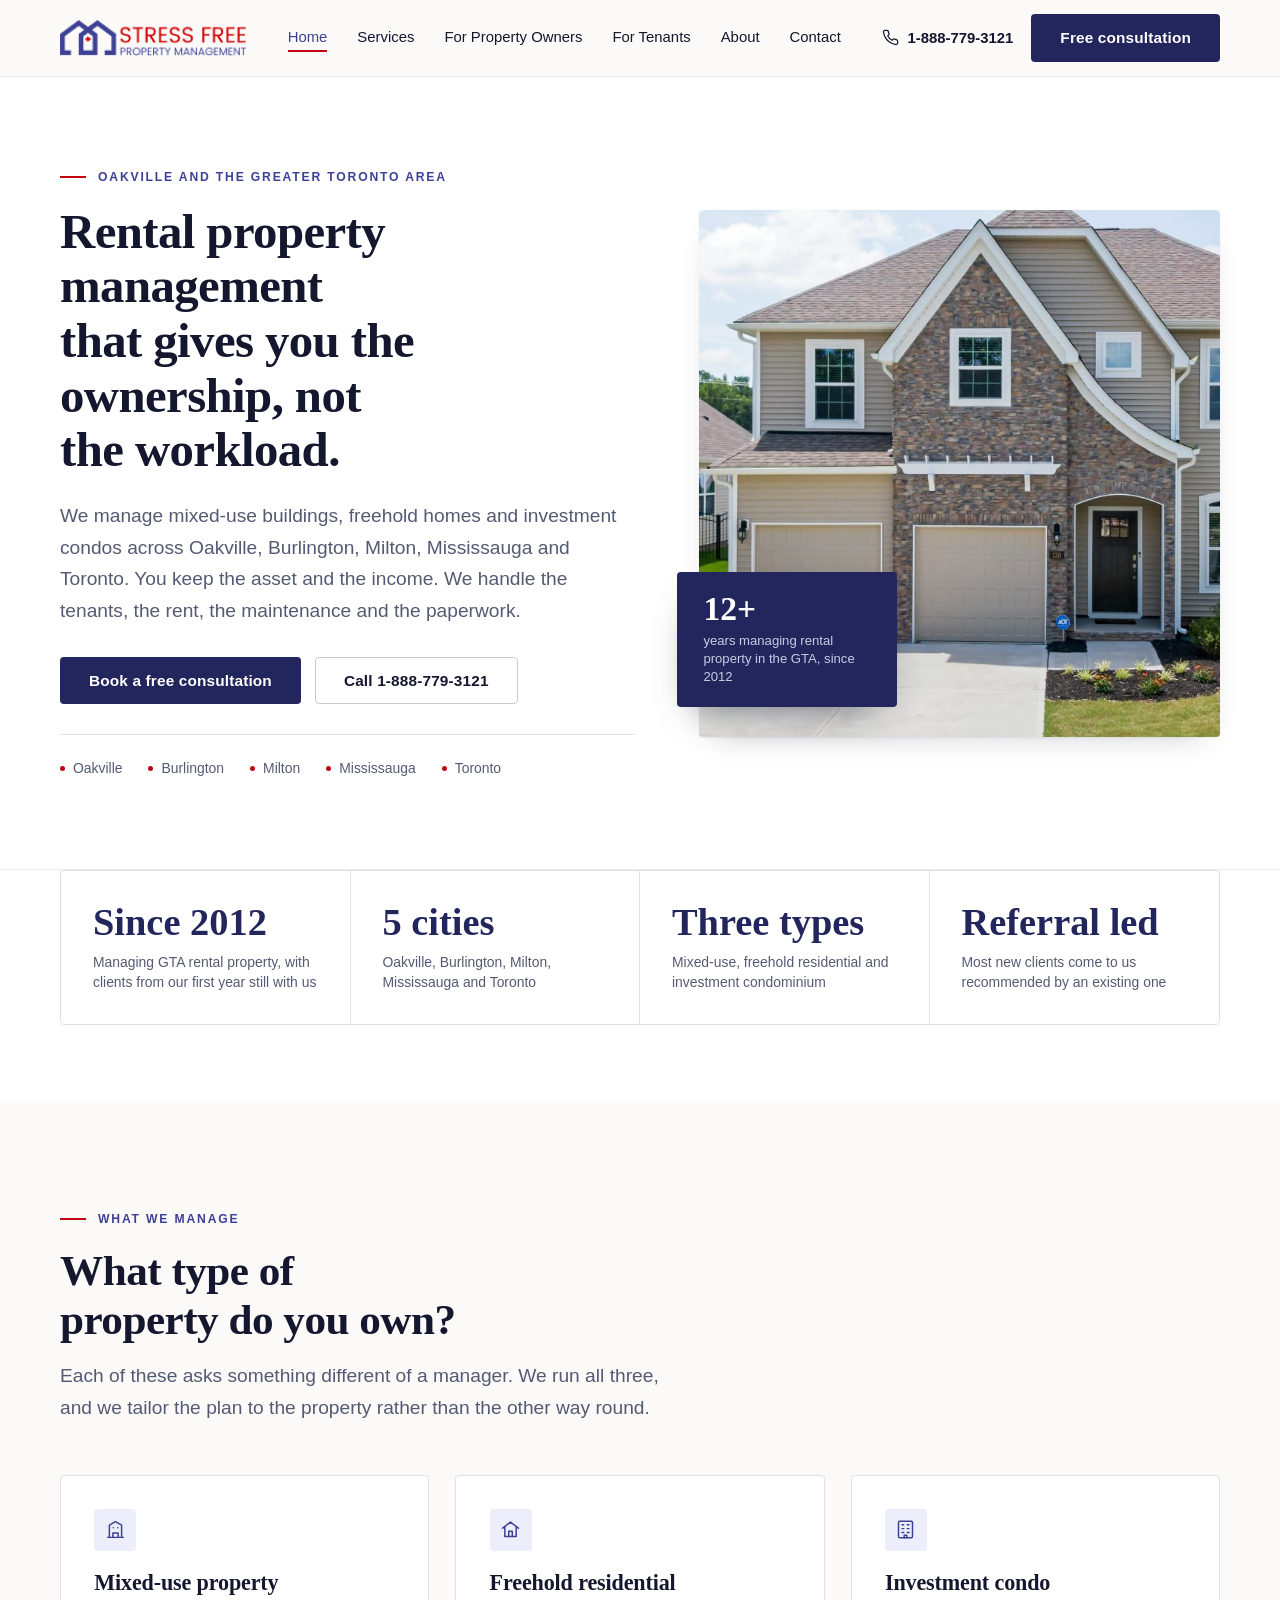
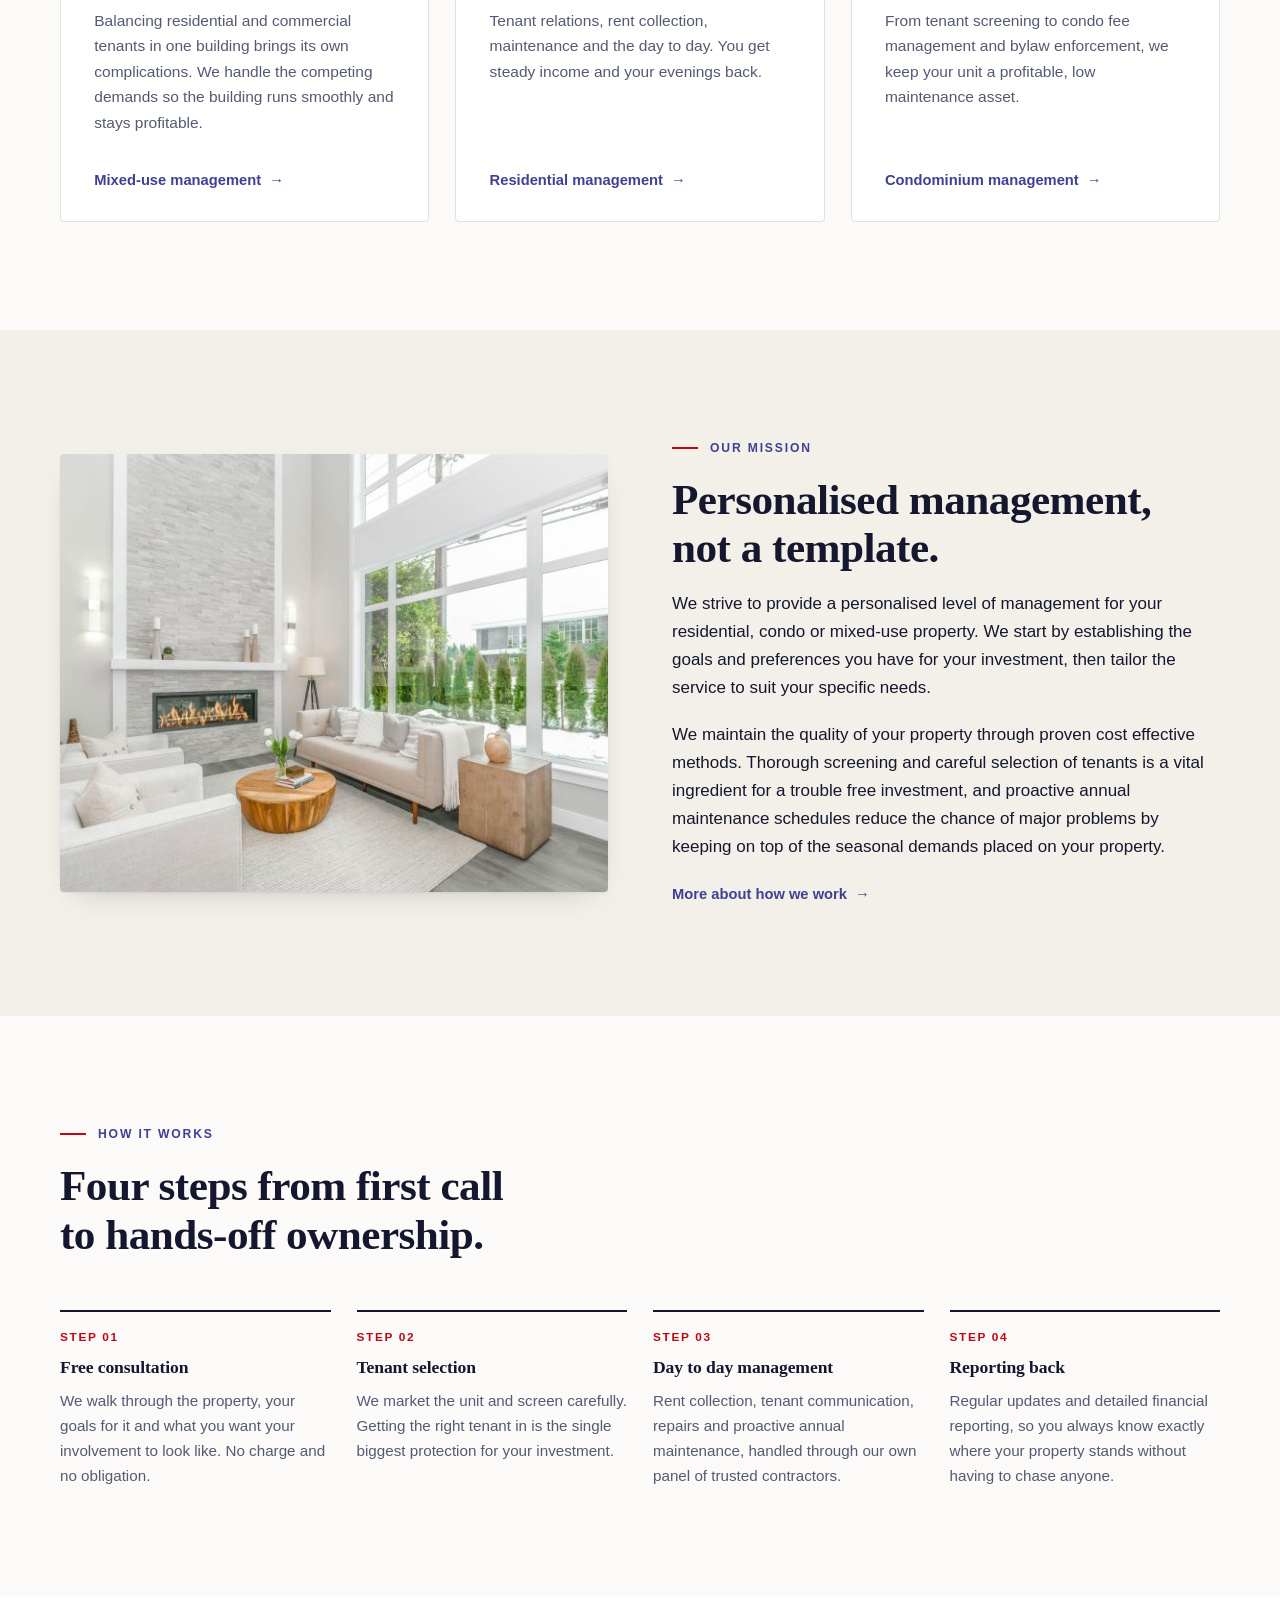
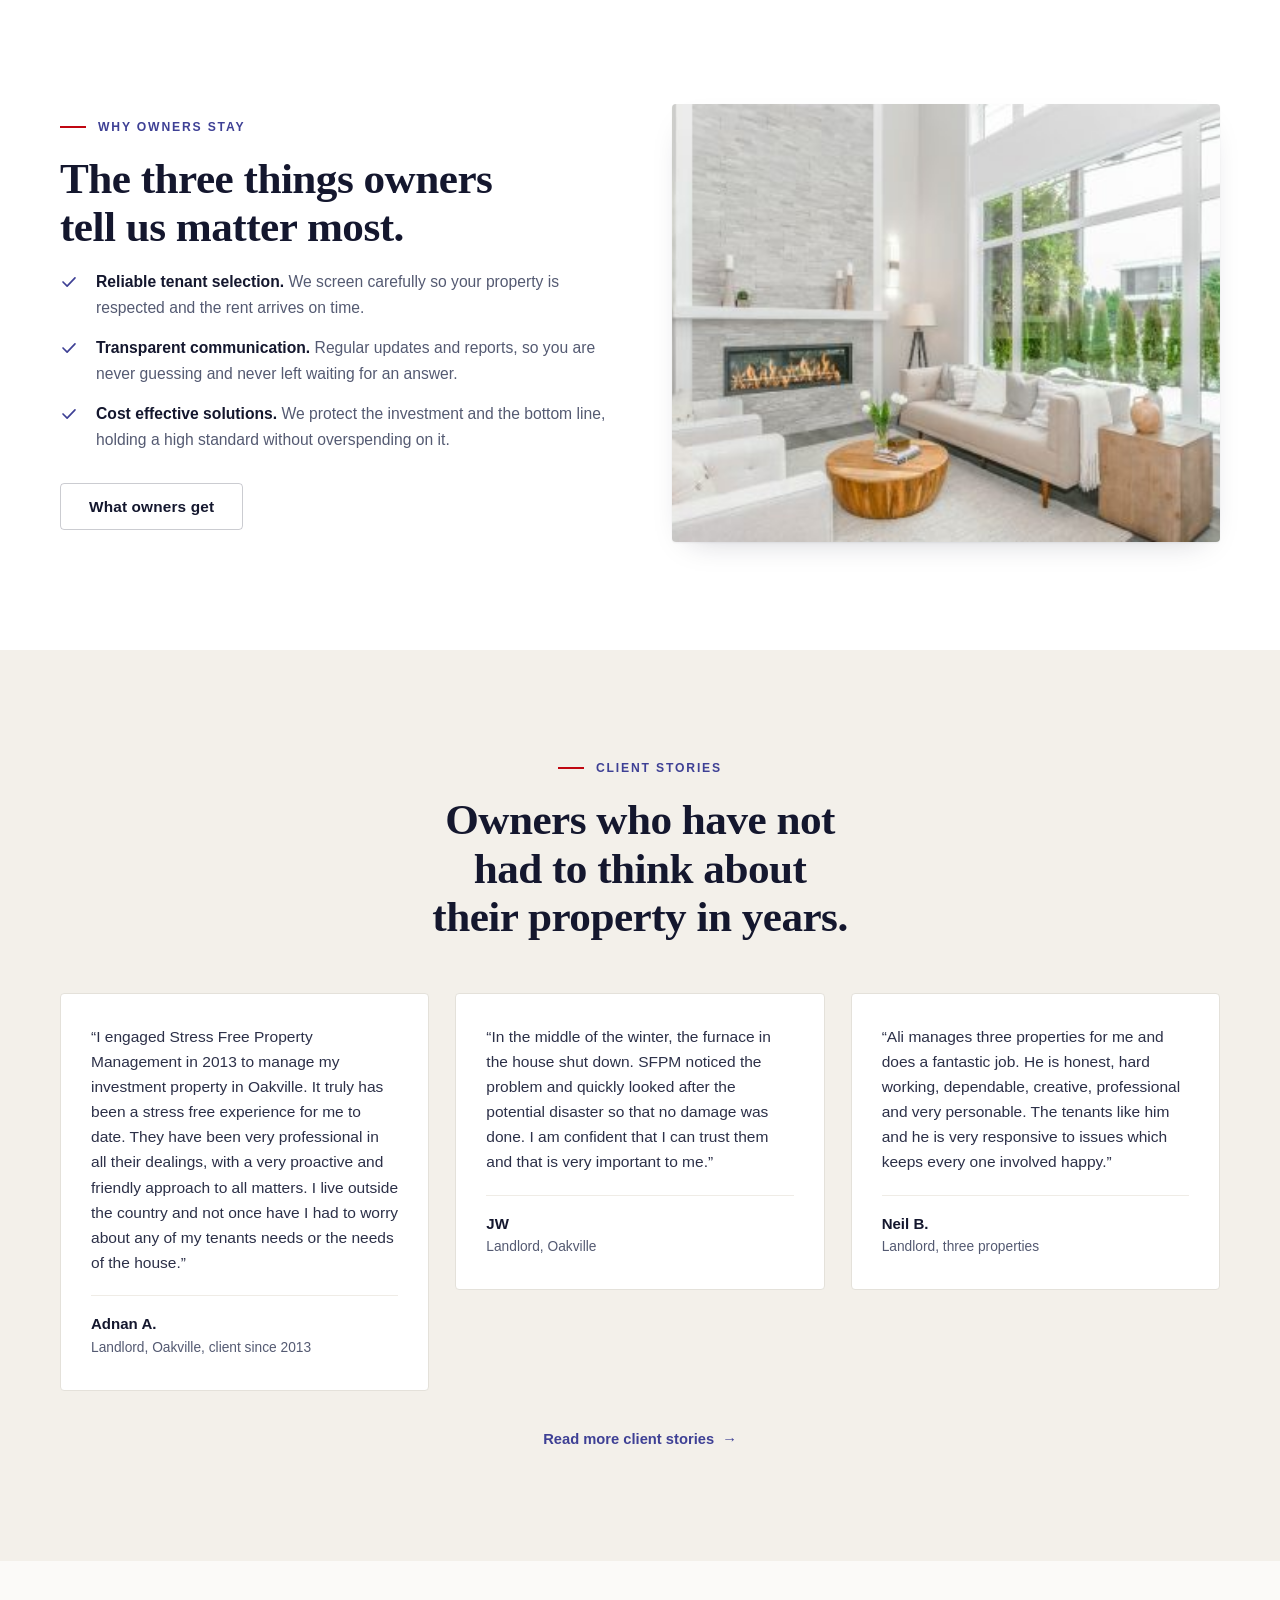
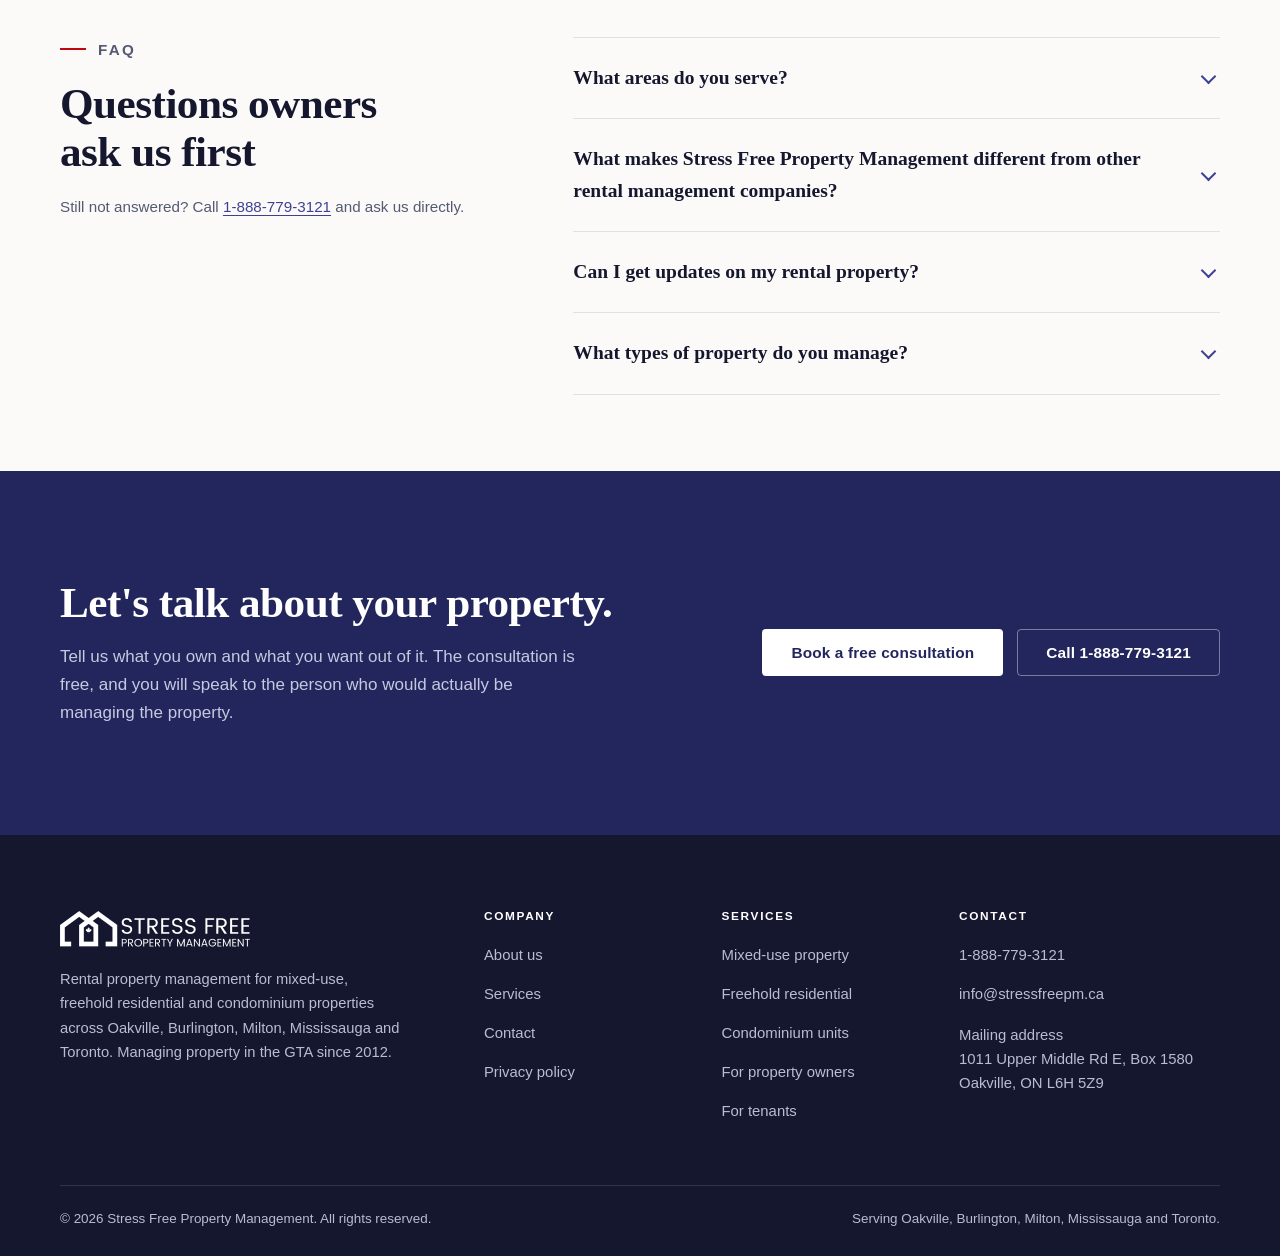
==== index.html @ bcfaf3e9 "Stress Free Property Management - proposed website" ====
<!DOCTYPE html>
<html lang="en-CA">
<head>
<meta charset="utf-8">
<meta name="viewport" content="width=device-width, initial-scale=1">
<title>Property Management Oakville, Burlington &amp; GTA | Stress Free Property Management</title>
<meta name="description" content="Rental property management in Oakville, Burlington, Milton, Mississauga and Toronto. Mixed-use, freehold residential and investment condos managed properly since 2012. Book a free consultation.">
<link rel="canonical" href="https://stressfreepm.ca/">
<meta name="theme-color" content="#23265c">
<link rel="icon" href="assets/images/favicon.png" type="image/png">

<meta property="og:type" content="website">
<meta property="og:site_name" content="Stress Free Property Management">
<meta property="og:locale" content="en_CA">
<meta property="og:title" content="Property Management Oakville, Burlington &amp; GTA | Stress Free Property Management">
<meta property="og:description" content="Rental property management in Oakville, Burlington, Milton, Mississauga and Toronto. Mixed-use, freehold residential and investment condos managed properly since 2012. Book a free consultation.">
<meta property="og:url" content="https://stressfreepm.ca/">
<meta property="og:image" content="https://stressfreepm.ca/assets/images/social-preview.jpg">
<meta property="og:image:width" content="1200">
<meta property="og:image:height" content="630">
<meta property="og:image:alt" content="Stress Free Property Management, rental property management across Oakville and the GTA">
<meta name="twitter:card" content="summary_large_image">
<meta name="twitter:title" content="Property Management Oakville, Burlington &amp; GTA | Stress Free Property Management">
<meta name="twitter:description" content="Rental property management in Oakville, Burlington, Milton, Mississauga and Toronto. Mixed-use, freehold residential and investment condos managed properly since 2012. Book a free consultation.">
<meta name="twitter:image" content="https://stressfreepm.ca/assets/images/social-preview.jpg">

<link rel="stylesheet" href="assets/css/styles.css">
  <script type="application/ld+json">
  {
    "@context": "https://schema.org",
    "@type": "RealEstateAgent",
    "@id": "https://stressfreepm.ca/#organisation",
    "name": "Stress Free Property Management",
    "legalName": "Stress Free Property Management Inc.",
    "description": "Rental property management for mixed-use, freehold residential and condominium properties in Oakville, Burlington, Milton, Mississauga and Toronto.",
    "url": "https://stressfreepm.ca/",
    "telephone": "+1-888-779-3121",
    "email": "info@stressfreepm.ca",
    "logo": "https://stressfreepm.ca/assets/images/logo.png",
    "image": "https://stressfreepm.ca/assets/images/social-preview.jpg",
    "foundingDate": "2012",
    "priceRange": "$$",
    "address": {
      "@type": "PostalAddress",
      "streetAddress": "1011 Upper Middle Rd E, Box 1580",
      "addressLocality": "Oakville",
      "addressRegion": "ON",
      "postalCode": "L6H 5Z9",
      "addressCountry": "CA"
    },
    "areaServed": [
      { "@type": "City", "name": "Oakville" },
      { "@type": "City", "name": "Burlington" },
      { "@type": "City", "name": "Milton" },
      { "@type": "City", "name": "Mississauga" },
      { "@type": "City", "name": "Toronto" }
    ],
    "knowsAbout": ["Rental property management", "Tenant screening", "Rent collection", "Property maintenance coordination"],
    "hasOfferCatalog": {
      "@type": "OfferCatalog",
      "name": "Property management services",
      "itemListElement": [
        { "@type": "Offer", "itemOffered": { "@type": "Service", "name": "Mixed-use property management" } },
        { "@type": "Offer", "itemOffered": { "@type": "Service", "name": "Freehold residential management" } },
        { "@type": "Offer", "itemOffered": { "@type": "Service", "name": "Condominium unit management" } }
      ]
    }
  }
  </script>
  <script type="application/ld+json">
  {
    "@context": "https://schema.org",
    "@type": "FAQPage",
    "mainEntity": [
      {
        "@type": "Question",
        "name": "What areas do you serve?",
        "acceptedAnswer": { "@type": "Answer", "text": "We provide rental property management services in Oakville, Burlington, Milton, Mississauga and Toronto." }
      },
      {
        "@type": "Question",
        "name": "What makes Stress Free Property Management different from other rental management companies?",
        "acceptedAnswer": { "@type": "Answer", "text": "Our hands-on approach and our commitment to transparency. We handle every aspect of your property, from tenant selection through to maintenance, with your best interests in mind, and most of our new clients still arrive by referral from existing ones." }
      },
      {
        "@type": "Question",
        "name": "Can I get updates on my rental property?",
        "acceptedAnswer": { "@type": "Answer", "text": "Yes. We provide regular updates, detailed financial reports and open communication so you always know where your property stands." }
      },
      {
        "@type": "Question",
        "name": "What types of property do you manage?",
        "acceptedAnswer": { "@type": "Answer", "text": "Mixed-use buildings with both residential and commercial tenants, freehold residential homes, and investment condominium units." }
      }
    ]
  }
  </script>
</head>
<body>
  <a class="skip-link" href="#main">Skip to main content</a>

  <header class="site-header">
    <div class="shell header-inner">
      <a class="brand" href="index.html" aria-label="Stress Free Property Management, home">
        <img src="assets/images/logo.png" alt="Stress Free Property Management" width="178" height="34">
      </a>

      <nav class="nav" id="primary-nav" aria-label="Primary">
          <a href="index.html" aria-current="page">Home</a>
          <a href="services.html">Services</a>
          <a href="property-owners.html">For Property Owners</a>
          <a href="tenants.html">For Tenants</a>
          <a href="about.html">About</a>
          <a href="contact.html">Contact</a>
        <a class="btn btn--primary" href="contact.html">Book a free consultation</a>
      </nav>

      <div class="header-actions">
        <a class="header-phone" href="tel:+18887793121" aria-label="Call Stress Free Property Management on 1-888-779-3121"><svg viewBox="0 0 24 24" fill="none" stroke="currentColor" stroke-width="1.8" stroke-linecap="round" stroke-linejoin="round" aria-hidden="true"><path d="M22 16.9v3a2 2 0 0 1-2.2 2 19.8 19.8 0 0 1-8.6-3.1 19.5 19.5 0 0 1-6-6A19.8 19.8 0 0 1 2.1 4.2 2 2 0 0 1 4.1 2h3a2 2 0 0 1 2 1.7c.1 1 .4 1.9.7 2.8a2 2 0 0 1-.4 2.1L8.1 9.9a16 16 0 0 0 6 6l1.3-1.3a2 2 0 0 1 2.1-.4c.9.3 1.8.6 2.8.7a2 2 0 0 1 1.7 2Z"/></svg><span>1-888-779-3121</span></a>
        <a class="btn btn--primary" href="contact.html" data-header-cta>Free consultation</a>
        <button class="nav-toggle" type="button" aria-expanded="false" aria-controls="primary-nav" aria-label="Open the main menu">
          <svg width="20" height="14" viewBox="0 0 20 14" fill="none" stroke="currentColor" stroke-width="2" stroke-linecap="round" aria-hidden="true"><path d="M1 1h18M1 7h18M1 13h18"/></svg>
        </button>
      </div>
    </div>
  </header>

  <main id="main">
  <section class="hero">
    <div class="shell hero-grid">
      <div>
        <p class="eyebrow">Oakville and the Greater Toronto Area</p>
        <h1>Rental property management that gives you the ownership, not the workload.</h1>
        <p class="lede">We manage mixed-use buildings, freehold homes and investment condos across Oakville,
          Burlington, Milton, Mississauga and Toronto. You keep the asset and the income. We handle the tenants,
          the rent, the maintenance and the paperwork.</p>
        <div class="btn-row">
          <a class="btn btn--primary" href="contact.html">Book a free consultation</a>
          <a class="btn btn--ghost" href="tel:+18887793121">Call 1-888-779-3121</a>
        </div>
        <p class="hero-meta">
          <span>Oakville</span><span>Burlington</span><span>Milton</span><span>Mississauga</span><span>Toronto</span>
        </p>
      </div>

      <div class="hero-figure">
        <img src="assets/images/home-exterior-oakville.jpg"
             alt="A detached two-storey home with a stone facade and double garage, of the kind we manage across Oakville and Halton"
             width="900" height="1224" fetchpriority="high">
        <p class="hero-badge"><strong>12+</strong><span>years managing rental property in the GTA, since 2012</span></p>
      </div>
    </div>
  </section>

  <section class="section section--tight section--flush-top section--paper">
    <div class="shell">
      <div class="stats">
        <div class="stat"><strong>Since 2012</strong><span>Managing GTA rental property, with clients from our first year still with us</span></div>
        <div class="stat"><strong>5 cities</strong><span>Oakville, Burlington, Milton, Mississauga and Toronto</span></div>
        <div class="stat"><strong>Three types</strong><span>Mixed-use, freehold residential and investment condominium</span></div>
        <div class="stat"><strong>Referral led</strong><span>Most new clients come to us recommended by an existing one</span></div>
      </div>
    </div>
  </section>

  <section class="section">
    <div class="shell">
      <div class="section-head">
        <p class="eyebrow">What we manage</p>
        <h2>What type of property do you own?</h2>
        <p class="lede">Each of these asks something different of a manager. We run all three, and we tailor the
          plan to the property rather than the other way round.</p>
      </div>

      <div class="grid grid--3">
        <article class="card">
          <div class="card-icon"><svg viewBox="0 0 24 24" fill="none" stroke="currentColor" stroke-width="1.7" stroke-linecap="round" stroke-linejoin="round" aria-hidden="true"><path d="M3 21h18"/><path d="M5 21V7l7-4 7 4v14"/><path d="M9 21v-5h6v5"/><path d="M9.5 10h.01M14.5 10h.01"/></svg></div>
          <h3>Mixed-use property</h3>
          <p>Balancing residential and commercial tenants in one building brings its own complications. We handle
            the competing demands so the building runs smoothly and stays profitable.</p>
          <a class="arrow-link" href="services.html#mixed-use">Mixed-use management</a>
        </article>

        <article class="card">
          <div class="card-icon"><svg viewBox="0 0 24 24" fill="none" stroke="currentColor" stroke-width="1.7" stroke-linecap="round" stroke-linejoin="round" aria-hidden="true"><path d="m3 10.5 9-7 9 7"/><path d="M5.5 9.3V20h13V9.3"/><path d="M10 20v-6h4v6"/></svg></div>
          <h3>Freehold residential</h3>
          <p>Tenant relations, rent collection, maintenance and the day to day. You get steady income and your
            evenings back.</p>
          <a class="arrow-link" href="services.html#residential">Residential management</a>
        </article>

        <article class="card">
          <div class="card-icon"><svg viewBox="0 0 24 24" fill="none" stroke="currentColor" stroke-width="1.7" stroke-linecap="round" stroke-linejoin="round" aria-hidden="true"><rect x="4" y="2.5" width="16" height="19" rx="1.5"/><path d="M8 6.5h2M14 6.5h2M8 11h2M14 11h2M8 15.5h2M14 15.5h2"/><path d="M10.5 21.5v-3h3v3"/></svg></div>
          <h3>Investment condo</h3>
          <p>From tenant screening to condo fee management and bylaw enforcement, we keep your unit a profitable,
            low maintenance asset.</p>
          <a class="arrow-link" href="services.html#condominium">Condominium management</a>
        </article>
      </div>
    </div>
  </section>

  <section class="section section--sand">
    <div class="shell split">
      <div class="split-media">
        <img src="assets/images/living-room-interior.jpg"
             alt="A bright, freshly finished living room with large windows and a linear fireplace in a managed rental home"
             width="900" height="778" loading="lazy">
      </div>
      <div>
        <p class="eyebrow">Our mission</p>
        <h2>Personalised management, not a template.</h2>
        <p>We strive to provide a personalised level of management for your residential, condo or mixed-use
          property. We start by establishing the goals and preferences you have for your investment, then tailor
          the service to suit your specific needs.</p>
        <p>We maintain the quality of your property through proven cost effective methods. Thorough screening and
          careful selection of tenants is a vital ingredient for a trouble free investment, and proactive annual
          maintenance schedules reduce the chance of major problems by keeping on top of the seasonal demands
          placed on your property.</p>
        <p><a class="arrow-link" href="about.html">More about how we work</a></p>
      </div>
    </div>
  </section>

  <section class="section">
    <div class="shell">
      <div class="section-head">
        <p class="eyebrow">How it works</p>
        <h2>Four steps from first call to hands-off ownership.</h2>
      </div>
      <div class="grid grid--4">
        <div class="step">
          <span class="step-num">STEP 01</span>
          <h3>Free consultation</h3>
          <p>We walk through the property, your goals for it and what you want your involvement to look like.
            No charge and no obligation.</p>
        </div>
        <div class="step">
          <span class="step-num">STEP 02</span>
          <h3>Tenant selection</h3>
          <p>We market the unit and screen carefully. Getting the right tenant in is the single biggest
            protection for your investment.</p>
        </div>
        <div class="step">
          <span class="step-num">STEP 03</span>
          <h3>Day to day management</h3>
          <p>Rent collection, tenant communication, repairs and proactive annual maintenance, handled through
            our own panel of trusted contractors.</p>
        </div>
        <div class="step">
          <span class="step-num">STEP 04</span>
          <h3>Reporting back</h3>
          <p>Regular updates and detailed financial reporting, so you always know exactly where your property
            stands without having to chase anyone.</p>
        </div>
      </div>
    </div>
  </section>

  <section class="section section--paper">
    <div class="shell split split--reverse">
      <div class="split-media">
        <img src="assets/images/living-room-wide.jpg"
             alt="Open plan living area in a managed rental property, styled and ready for viewings"
             width="900" height="453" loading="lazy">
      </div>
      <div>
        <p class="eyebrow">Why owners stay</p>
        <h2>The three things owners tell us matter most.</h2>
        <ul class="checklist">
          <li><svg viewBox="0 0 24 24" fill="none" stroke="currentColor" stroke-width="2.2" stroke-linecap="round" stroke-linejoin="round" aria-hidden="true"><path d="m4 12 5.5 5.5L20 6.5"/></svg><span><strong>Reliable tenant selection.</strong> We screen carefully so your property is
            respected and the rent arrives on time.</span></li>
          <li><svg viewBox="0 0 24 24" fill="none" stroke="currentColor" stroke-width="2.2" stroke-linecap="round" stroke-linejoin="round" aria-hidden="true"><path d="m4 12 5.5 5.5L20 6.5"/></svg><span><strong>Transparent communication.</strong> Regular updates and reports, so you are
            never guessing and never left waiting for an answer.</span></li>
          <li><svg viewBox="0 0 24 24" fill="none" stroke="currentColor" stroke-width="2.2" stroke-linecap="round" stroke-linejoin="round" aria-hidden="true"><path d="m4 12 5.5 5.5L20 6.5"/></svg><span><strong>Cost effective solutions.</strong> We protect the investment and the bottom
            line, holding a high standard without overspending on it.</span></li>
        </ul>
        <div class="btn-row" style="margin-top:30px">
          <a class="btn btn--ghost" href="property-owners.html">What owners get</a>
        </div>
      </div>
    </div>
  </section>

  <section class="section section--sand">
    <div class="shell">
      <div class="section-head section-head--center">
        <p class="eyebrow eyebrow--center">Client stories</p>
        <h2>Owners who have not had to think about their property in years.</h2>
      </div>
      <div class="quote-grid">
        <figure class="quote">
          <blockquote><p>I engaged Stress Free Property Management in 2013 to manage my investment property in Oakville. It
        truly has been a stress free experience for me to date. They have been very professional in all their
        dealings, with a very proactive and friendly approach to all matters. I live outside the country and not
        once have I had to worry about any of my tenants needs or the needs of the house.</p></blockquote>
          <figcaption><strong>Adnan A.</strong>Landlord, Oakville, client since 2013</figcaption>
        </figure>
        <figure class="quote">
          <blockquote><p>In the middle of the winter, the furnace in the house shut down. SFPM noticed the problem and quickly
        looked after the potential disaster so that no damage was done. I am confident that I can trust them and
        that is very important to me.</p></blockquote>
          <figcaption><strong>JW</strong>Landlord, Oakville</figcaption>
        </figure>
        <figure class="quote">
          <blockquote><p>Ali manages three properties for me and does a fantastic job. He is honest, hard working, dependable,
        creative, professional and very personable. The tenants like him and he is very responsive to issues
        which keeps every one involved happy.</p></blockquote>
          <figcaption><strong>Neil B.</strong>Landlord, three properties</figcaption>
        </figure>
      </div>
      <p style="text-align:center;margin-top:34px"><a class="arrow-link" href="about.html#testimonials">Read more client stories</a></p>
    </div>
  </section>
  <section class="section section--tight" id="faq">
    <div class="shell faq-layout">
      <div class="faq-intro">
        <p class="eyebrow">FAQ</p>
        <h2>Questions owners ask us first</h2>
        <p>Still not answered? Call <a href="tel:+18887793121">1-888-779-3121</a> and ask us directly.</p>
      </div>
      <div class="faq">
        <details>
          <summary>What areas do you serve?</summary>
          <p>We provide rental property management services in Oakville, Burlington, Milton, Mississauga and Toronto.</p>
        </details>
        <details>
          <summary>What makes Stress Free Property Management different from other rental management companies?</summary>
          <p>Our hands-on approach and our commitment to transparency. We handle every aspect of your property, from tenant selection through to maintenance, with your best interests in mind, and most of our new clients still arrive by referral from existing ones.</p>
        </details>
        <details>
          <summary>Can I get updates on my rental property?</summary>
          <p>Yes. We provide regular updates, detailed financial reports and open communication so you always know where your property stands.</p>
        </details>
        <details>
          <summary>What types of property do you manage?</summary>
          <p>Mixed-use buildings with both residential and commercial tenants, freehold residential homes, and investment condominium units.</p>
        </details>
      </div>
    </div>
  </section>
  <section class="section cta-band">
    <div class="shell cta-inner">
      <div>
        <h2>Let's talk about your property.</h2>
        <p>Tell us what you own and what you want out of it. The consultation is free, and you will speak to the person who would actually be managing the property.</p>
      </div>
      <div class="btn-row">
        <a class="btn btn--light" href="contact.html">Book a free consultation</a>
        <a class="btn btn--onDark" href="tel:+18887793121">Call 1-888-779-3121</a>
      </div>
    </div>
  </section>
  </main>

  <footer class="site-footer">
    <div class="shell">
      <div class="footer-grid">
        <div>
          <img src="assets/images/logo-reversed.png" alt="Stress Free Property Management" width="190" height="36">
          <p class="footer-about">Rental property management for mixed-use, freehold residential and condominium
            properties across Oakville, Burlington, Milton, Mississauga and Toronto. Managing property in the GTA
            since 2012.</p>
        </div>

        <div>
          <h2>Company</h2>
          <ul>
            <li><a href="about.html">About us</a></li>
            <li><a href="services.html">Services</a></li>
            <li><a href="contact.html">Contact</a></li>
            <li><a href="privacy-policy.html">Privacy policy</a></li>
          </ul>
        </div>

        <div>
          <h2>Services</h2>
          <ul>
            <li><a href="services.html#mixed-use">Mixed-use property</a></li>
            <li><a href="services.html#residential">Freehold residential</a></li>
            <li><a href="services.html#condominium">Condominium units</a></li>
            <li><a href="property-owners.html">For property owners</a></li>
            <li><a href="tenants.html">For tenants</a></li>
          </ul>
        </div>

        <div>
          <h2>Contact</h2>
          <ul>
            <li><a href="tel:+18887793121">1-888-779-3121</a></li>
            <li><a href="mailto:info@stressfreepm.ca">info@stressfreepm.ca</a></li>
          </ul>
          <address style="margin-top:16px">
            Mailing address<br>
            1011 Upper Middle Rd E, Box 1580<br>
            Oakville, ON L6H 5Z9
          </address>
        </div>
      </div>

      <div class="footer-bottom">
        <p>&copy; 2026 Stress Free Property Management. All rights reserved.</p>
        <p>Serving Oakville, Burlington, Milton, Mississauga and Toronto.</p>
      </div>
    </div>
  </footer>

<script src="assets/js/site.js" defer></script>
</body>
</html>
---- assets/css/styles.css ----
/* Stress Free Property Management — design system
   Brand colours sampled from the client logo: navy #3E4095, red #D20001. */

:root {
  --ink:        #14172e;
  --navy:       #23265c;
  --brand:      #3e4095;
  --brand-soft: #eceffb;
  --accent:     #c00711;
  --paper:      #fbfaf8;
  --surface:    #ffffff;
  --sand:       #f3f0ea;
  --line:       #e4e1da;
  --line-soft:  #efece6;
  --muted:      #545a72;

  --font-display: "Iowan Old Style", "Palatino Linotype", Palatino, Georgia, "Times New Roman", serif;
  --font-sans: -apple-system, BlinkMacSystemFont, "Segoe UI", Roboto, "Helvetica Neue", Arial, sans-serif;

  --shell: 1160px;
  --gutter: clamp(20px, 5vw, 56px);
  --radius: 4px;
  --shadow: 0 1px 2px rgba(20, 23, 46, .05), 0 12px 32px -18px rgba(20, 23, 46, .28);
}

*, *::before, *::after { box-sizing: border-box; }

html { -webkit-text-size-adjust: 100%; scroll-behavior: smooth; }
@media (prefers-reduced-motion: reduce) {
  html { scroll-behavior: auto; }
  *, *::before, *::after { animation-duration: .01ms !important; transition-duration: .01ms !important; }
}

body {
  margin: 0;
  overflow-x: hidden;
  background: var(--paper);
  color: var(--ink);
  font-family: var(--font-sans);
  font-size: 17px;
  line-height: 1.65;
  -webkit-font-smoothing: antialiased;
}

img { max-width: 100%; height: auto; display: block; }

h1, h2, h3, h4 {
  font-family: var(--font-display);
  font-weight: 600;
  line-height: 1.12;
  letter-spacing: -0.012em;
  margin: 0;
  text-wrap: balance;
}

h1 { font-size: clamp(2.05rem, 4.2vw, 3.05rem); }
h2 { font-size: clamp(1.85rem, 3.6vw, 2.7rem); }
h3 { font-size: clamp(1.18rem, 1.9vw, 1.38rem); letter-spacing: -0.006em; }
p  { margin: 0 0 1.1em; }
p:last-child { margin-bottom: 0; }

a { color: var(--brand); text-decoration-thickness: 1px; text-underline-offset: 3px; }
a:hover { color: var(--navy); }

:focus-visible {
  outline: 3px solid var(--brand);
  outline-offset: 3px;
  border-radius: 2px;
}

.skip-link {
  position: absolute; left: 16px; top: -60px; z-index: 200;
  background: var(--navy); color: #fff; padding: 12px 20px;
  border-radius: var(--radius); text-decoration: none; font-weight: 600;
  transition: top .15s ease;
}
.skip-link:focus { top: 16px; color: #fff; }

.shell {
  width: 100%;
  max-width: calc(var(--shell) + (var(--gutter) * 2));
  margin-inline: auto;
  padding-inline: var(--gutter);
}
.section { padding-block: clamp(60px, 8.5vw, 108px); }
.section--tight { padding-block: clamp(48px, 6vw, 76px); }
.section--sand { background: var(--sand); }
.section--flush-top { padding-top: 0; }
.section--paper { background: var(--surface); }

.eyebrow {
  font-family: var(--font-sans);
  font-size: .76rem;
  font-weight: 700;
  letter-spacing: .15em;
  text-transform: uppercase;
  color: var(--brand);
  margin: 0 0 18px;
  display: flex;
  align-items: center;
  gap: 12px;
}
.eyebrow::before {
  content: ""; width: 26px; height: 2px; background: var(--accent); flex: none;
}
.eyebrow--center { justify-content: center; }

.lede { font-size: clamp(1.06rem, 1.6vw, 1.2rem); color: var(--muted); max-width: 62ch; }

/* ---------- buttons ---------- */
.btn {
  display: inline-flex; align-items: center; justify-content: center; gap: 10px;
  padding: 15px 28px;
  font: 600 .96rem/1 var(--font-sans);
  letter-spacing: .01em;
  border-radius: var(--radius);
  border: 1px solid transparent;
  text-decoration: none;
  cursor: pointer;
  transition: background-color .18s ease, color .18s ease, border-color .18s ease, transform .18s ease;
}
.btn:hover { transform: translateY(-1px); }
.btn--primary { background: var(--navy); color: #fff; }
.btn--primary:hover { background: var(--brand); color: #fff; }
.btn--ghost { border-color: rgba(20,23,46,.22); color: var(--ink); background: transparent; }
.btn--ghost:hover { border-color: var(--navy); background: var(--surface); color: var(--ink); }
.btn--light { background: #fff; color: var(--navy); }
.btn--light:hover { background: var(--brand-soft); color: var(--navy); }
.btn--onDark {
  border-color: rgba(255,255,255,.4); color: #fff; background: transparent;
}
.btn--onDark:hover { background: rgba(255,255,255,.1); color: #fff; border-color: #fff; }
.btn-row { display: flex; flex-wrap: wrap; gap: 14px; }

.arrow-link {
  display: inline-flex; align-items: center; gap: 8px;
  font: 600 .92rem/1 var(--font-sans);
  color: var(--brand); text-decoration: none;
}
.arrow-link::after { content: "\2192"; transition: transform .18s ease; }
.arrow-link:hover::after { transform: translateX(4px); }

/* ---------- header ---------- */
.site-header {
  position: sticky; top: 0; z-index: 100;
  background: rgba(251, 250, 248, .93);
  backdrop-filter: saturate(160%) blur(10px);
  border-bottom: 1px solid var(--line-soft);
}
.header-inner {
  display: flex; align-items: center; justify-content: space-between;
  gap: 24px; min-height: 76px;
}
.brand { display: inline-flex; align-items: center; flex: none; }
.brand img { width: 186px; }

.nav { display: flex; align-items: center; gap: 30px; }
.nav a {
  font: 500 .93rem/1 var(--font-sans);
  color: var(--ink);
  text-decoration: none;
  padding: 6px 0;
  border-bottom: 2px solid transparent;
}
.nav a:hover { color: var(--brand); }
.nav a[aria-current="page"] { color: var(--brand); border-bottom-color: var(--accent); }

.header-actions { display: flex; align-items: center; gap: 18px; flex: none; }
.header-phone {
  font: 600 .93rem/1 var(--font-sans);
  color: var(--ink); text-decoration: none;
  display: inline-flex; align-items: center; gap: 8px; white-space: nowrap;
}
.header-phone:hover { color: var(--brand); }
.header-phone svg { flex: none; width: 17px; height: 17px; }

.nav-toggle {
  display: none;
  background: transparent; border: 1px solid var(--line);
  border-radius: var(--radius);
  padding: 10px 12px; cursor: pointer; color: var(--ink);
}

@media (max-width: 960px) {
  .nav-toggle { display: inline-flex; }
  .header-actions [data-header-cta] { display: none; }
  .header-actions .header-phone {
    border: 1px solid var(--line); border-radius: var(--radius);
    padding: 10px 12px;
  }
  .nav {
    position: absolute; left: 0; right: 0; top: 100%;
    flex-direction: column; align-items: stretch; gap: 0;
    background: var(--surface);
    border-bottom: 1px solid var(--line);
    padding: 8px var(--gutter) 22px;
    box-shadow: var(--shadow);
  }
  .nav[hidden] { display: none; }
  .nav a { padding: 14px 0; border-bottom: 1px solid var(--line-soft); }
  .nav a[aria-current="page"] { border-bottom-color: var(--line-soft); }
  .nav .btn { margin-top: 16px; }
  .nav a.btn--primary { color: #fff; border-bottom-color: transparent; }
  .nav a.btn--primary:hover { color: #fff; }
}
@media (min-width: 961px) {
  .nav[hidden] { display: flex; }
  .nav .btn { display: none; }
}

/* ---------- hero ---------- */
.hero { background: var(--surface); border-bottom: 1px solid var(--line-soft); }
.hero-grid {
  display: grid; grid-template-columns: 1.05fr .95fr;
  gap: clamp(32px, 5vw, 72px); align-items: center;
  padding-block: clamp(52px, 7vw, 96px);
}
.hero h1 { margin-bottom: 22px; max-width: 18ch; }
.hero .lede { margin-bottom: 30px; }
.hero-figure { position: relative; }
.hero-figure img {
  width: 100%; border-radius: var(--radius);
  aspect-ratio: 4 / 4.05; object-fit: cover; object-position: center 55%;
  box-shadow: var(--shadow);
}
.hero-badge {
  position: absolute; left: -22px; bottom: 30px;
  background: var(--navy); color: #fff;
  padding: 20px 26px; border-radius: var(--radius);
  box-shadow: 0 18px 40px -22px rgba(20,23,46,.7);
  max-width: 220px;
}
.hero-badge strong {
  display: block; font-family: var(--font-display);
  font-size: 2.1rem; line-height: 1; margin-bottom: 6px;
}
.hero-badge span { font-size: .82rem; color: #c8cce4; line-height: 1.4; display: block; }

.hero-meta {
  display: flex; flex-wrap: wrap; gap: 8px 26px;
  border-top: 1px solid var(--line);
  padding-top: 22px; margin-top: 30px;
  font-size: .87rem; color: var(--muted);
}
.hero-meta span { display: inline-flex; align-items: center; gap: 8px; }
.hero-meta span::before {
  content: ""; width: 5px; height: 5px; border-radius: 50%; background: var(--accent); flex: none;
}

@media (max-width: 620px) {
  .brand img { width: 150px; }
  .header-inner { min-height: 66px; gap: 12px; }
  .header-actions { gap: 10px; }
  .header-actions .header-phone span { display: none; }
  .header-actions .header-phone { padding: 10px 11px; }
}

@media (max-width: 860px) {
  .hero-grid { grid-template-columns: 1fr; }
  .hero-figure { order: -1; }
  .hero-figure img { aspect-ratio: 16 / 10; }
  .hero-badge { left: auto; right: 14px; bottom: 14px; padding: 16px 20px; }
  .hero-badge strong { font-size: 1.7rem; }
}

/* ---------- page header (interior pages) ---------- */
.page-head {
  background: var(--navy); color: #fff;
  padding-block: clamp(52px, 6.5vw, 88px);
}
.page-head h1 { color: #fff; margin-bottom: 18px; }
.page-head .lede { color: #c5c9e0; }
.page-head .eyebrow { color: #9aa0cc; }
.breadcrumb { font-size: .82rem; color: #9aa0cc; margin: 0 0 22px; }
.breadcrumb a { color: #c5c9e0; text-decoration: none; }
.breadcrumb a:hover { color: #fff; text-decoration: underline; }
.breadcrumb span { padding: 0 8px; opacity: .6; }

/* ---------- grids & cards ---------- */
.section-head { max-width: 64ch; margin-bottom: clamp(34px, 4vw, 52px); }
.section-head--center { margin-inline: auto; text-align: center; }
.section-head--center .lede { margin-inline: auto; }
.section-head h2 { margin-bottom: 16px; }

.grid { display: grid; gap: clamp(18px, 2.2vw, 26px); }
.grid--3 { grid-template-columns: repeat(3, 1fr); }
.grid--2 { grid-template-columns: repeat(2, 1fr); }
.grid--4 { grid-template-columns: repeat(4, 1fr); }
@media (max-width: 900px) { .grid--3, .grid--4 { grid-template-columns: repeat(2, 1fr); } }
@media (max-width: 620px) { .grid--2, .grid--3, .grid--4 { grid-template-columns: 1fr; } }

.card {
  background: var(--surface);
  border: 1px solid var(--line);
  border-radius: var(--radius);
  padding: clamp(26px, 2.6vw, 34px);
  display: flex; flex-direction: column;
  transition: border-color .18s ease, box-shadow .18s ease, transform .18s ease;
}
.card:hover { border-color: #cfcbc2; box-shadow: var(--shadow); transform: translateY(-2px); }
.card h3 { margin-bottom: 12px; }
.card p { color: var(--muted); font-size: .97rem; }
.card .arrow-link { margin-top: auto; padding-top: 20px; }

.card-icon {
  width: 42px; height: 42px; margin-bottom: 20px;
  display: grid; place-items: center;
  border-radius: var(--radius);
  background: var(--brand-soft); color: var(--brand);
}
.card-icon svg { width: 21px; height: 21px; }

.card--plain { background: transparent; border: 0; padding: 0; }
.card--plain:hover { transform: none; box-shadow: none; }

/* numbered steps */
.step { border-top: 2px solid var(--ink); padding-top: 20px; }
.step .step-num {
  font: 700 .74rem/1 var(--font-sans); letter-spacing: .14em;
  color: var(--accent); display: block; margin-bottom: 14px;
}
.step h3 { margin-bottom: 10px; font-size: 1.1rem; }
.step p { color: var(--muted); font-size: .95rem; margin: 0; }

/* stat row */
.stats {
  display: grid; grid-template-columns: repeat(4, 1fr);
  border: 1px solid var(--line); border-radius: var(--radius);
  background: var(--surface); overflow: hidden;
}
.stat { padding: clamp(24px, 2.6vw, 32px); border-right: 1px solid var(--line); }
.stat:last-child { border-right: 0; }
.stat strong {
  display: block; white-space: nowrap; font-family: var(--font-display);
  font-size: clamp(1.9rem, 3vw, 2.5rem); line-height: 1; margin-bottom: 10px; color: var(--navy);
}
.stat span { font-size: .87rem; color: var(--muted); line-height: 1.45; display: block; }
@media (max-width: 860px) {
  .stats { grid-template-columns: repeat(2, 1fr); }
  .stat:nth-child(2) { border-right: 0; }
  .stat:nth-child(-n+2) { border-bottom: 1px solid var(--line); }
}
@media (max-width: 460px) {
  .stats { grid-template-columns: 1fr; }
  .stat { border-right: 0; border-bottom: 1px solid var(--line); }
  .stat:last-child { border-bottom: 0; }
}

/* split feature */
.split {
  display: grid; grid-template-columns: 1fr 1fr;
  gap: clamp(32px, 5vw, 72px); align-items: center;
}
.split--reverse .split-media { order: 2; }
.split h2 { margin-bottom: 18px; }
.split-media img {
  width: 100%; border-radius: var(--radius);
  aspect-ratio: 5 / 4; object-fit: cover; box-shadow: var(--shadow);
}
@media (max-width: 860px) {
  .split { grid-template-columns: 1fr; }
  .split--reverse .split-media { order: 0; }
  .split-media img { aspect-ratio: 16 / 10; }
}

/* checklist */
.checklist { list-style: none; margin: 0; padding: 0; display: grid; gap: 14px; }
.checklist li {
  display: grid; grid-template-columns: 22px 1fr; gap: 14px;
  align-items: start; font-size: .98rem; color: var(--muted);
}
.checklist li strong { color: var(--ink); font-weight: 600; }
.checklist svg { width: 18px; height: 18px; color: var(--brand); margin-top: 4px; }
.checklist--onDark li { color: #c5c9e0; }
.checklist--onDark li strong { color: #fff; }
.checklist--onDark svg { color: #fff; }

/* ---------- testimonials ---------- */
.quote-grid { columns: 3; column-gap: clamp(18px, 2.2vw, 26px); }
@media (max-width: 960px) { .quote-grid { columns: 2; } }
@media (max-width: 640px) { .quote-grid { columns: 1; } }

.quote {
  break-inside: avoid;
  background: var(--surface);
  border: 1px solid var(--line);
  border-radius: var(--radius);
  padding: clamp(24px, 2.4vw, 30px);
  margin: 0 0 clamp(18px, 2.2vw, 26px);
}
.quote blockquote { margin: 0 0 20px; font-size: .97rem; color: #2c3048; line-height: 1.62; }
.quote blockquote p:first-child::before { content: "\201C"; }
.quote blockquote p:last-child::after { content: "\201D"; }
.quote figcaption {
  border-top: 1px solid var(--line-soft); padding-top: 16px;
  font-size: .86rem; color: var(--muted);
}
.quote figcaption strong { display: block; color: var(--ink); font-weight: 600; font-size: .94rem; }

/* ---------- FAQ ---------- */
.faq-layout {
  display: grid;
  grid-template-columns: minmax(240px, .82fr) 1.18fr;
  gap: clamp(28px, 5vw, 76px);
  align-items: start;
}
.faq-intro h2 { margin-bottom: 18px; }
.faq-intro p { color: var(--muted); font-size: .95rem; }
@media (max-width: 860px) { .faq-layout { grid-template-columns: 1fr; } }

.faq { border-top: 1px solid var(--line); }
.faq details { border-bottom: 1px solid var(--line); }
.faq summary {
  cursor: pointer; list-style: none;
  padding: 24px 40px 24px 0; position: relative;
  font-family: var(--font-display); font-size: clamp(1.05rem, 1.7vw, 1.22rem);
  font-weight: 600; color: var(--ink);
}
.faq summary::-webkit-details-marker { display: none; }
.faq summary::after {
  content: ""; position: absolute; right: 6px; top: 50%;
  width: 11px; height: 11px; margin-top: -7px;
  border-right: 2px solid var(--brand); border-bottom: 2px solid var(--brand);
  transform: rotate(45deg); transition: transform .2s ease;
}
.faq details[open] summary::after { transform: rotate(-135deg); margin-top: -3px; }
.faq details p { padding: 0 40px 24px 0; color: var(--muted); margin: 0; }

/* ---------- CTA band ---------- */
.cta-band { background: var(--navy); color: #fff; }
.cta-band h2 { color: #fff; margin-bottom: 16px; }
.cta-band p { color: #c5c9e0; max-width: 56ch; }
.cta-inner {
  display: grid; grid-template-columns: 1.3fr auto;
  gap: clamp(28px, 4vw, 56px); align-items: center;
}
@media (max-width: 800px) { .cta-inner { grid-template-columns: 1fr; } }

/* ---------- contact / form ---------- */
.contact-grid {
  display: grid; grid-template-columns: 1fr 1fr;
  gap: clamp(32px, 4.5vw, 64px); align-items: start;
}
@media (max-width: 880px) { .contact-grid { grid-template-columns: 1fr; } }

.contact-list { list-style: none; margin: 0; padding: 0; display: grid; gap: 4px; }
.contact-list li {
  display: grid; grid-template-columns: 38px 1fr; gap: 16px;
  padding: 20px 0; border-bottom: 1px solid var(--line-soft); align-items: start;
}
.contact-list li:first-child { border-top: 1px solid var(--line-soft); }
.contact-list .contact-icon {
  width: 38px; height: 38px; border-radius: var(--radius);
  background: var(--brand-soft); color: var(--brand);
  display: grid; place-items: center;
}
.contact-list .contact-icon svg { width: 18px; height: 18px; }
.contact-list dt, .contact-list .label {
  font: 700 .74rem/1 var(--font-sans); letter-spacing: .13em;
  text-transform: uppercase; color: var(--muted); margin-bottom: 6px;
}
.contact-list a { font-size: 1.06rem; font-weight: 600; text-decoration: none; }
.contact-list a:hover { text-decoration: underline; }
.contact-list address { font-style: normal; color: var(--ink); font-size: 1rem; }

.form-card {
  background: var(--surface); border: 1px solid var(--line);
  border-radius: var(--radius); padding: clamp(26px, 3vw, 40px);
  box-shadow: var(--shadow);
}
.field { margin-bottom: 20px; }
.field label {
  display: block; font: 600 .84rem/1 var(--font-sans);
  margin-bottom: 8px; color: var(--ink);
}
.field .req { color: var(--accent); }
.field input, .field select, .field textarea {
  width: 100%; padding: 13px 15px;
  font: 400 1rem/1.5 var(--font-sans); color: var(--ink);
  background: var(--paper);
  border: 1px solid var(--line); border-radius: var(--radius);
  transition: border-color .15s ease, background-color .15s ease;
}
.field input:hover, .field select:hover, .field textarea:hover { border-color: #cfcbc2; }
.field input:focus, .field select:focus, .field textarea:focus {
  background: #fff; border-color: var(--brand); outline: 3px solid rgba(62,64,149,.18); outline-offset: 0;
}
.field textarea { resize: vertical; min-height: 130px; }
.field-hint { font-size: .82rem; color: var(--muted); margin: 7px 0 0; }

.consent { display: grid; grid-template-columns: 20px 1fr; gap: 12px; align-items: start; margin-bottom: 24px; }
.consent input { width: 18px; height: 18px; margin-top: 3px; accent-color: var(--brand); }
.consent label { font-size: .85rem; color: var(--muted); line-height: 1.55; font-weight: 400; }

.form-note { font-size: .82rem; color: var(--muted); margin: 18px 0 0; }

/* placeholder flag for content the client still owes */
.needs-input {
  border-left: 3px solid var(--accent);
  background: #fff6f6;
  padding: 16px 20px;
  border-radius: 0 var(--radius) var(--radius) 0;
  font-size: .88rem; color: #6b2126;
  margin-top: 20px;
}
.needs-input strong {
  display: block; text-transform: uppercase; letter-spacing: .1em;
  font-size: .7rem; margin-bottom: 6px; color: var(--accent);
}

/* ---------- footer ---------- */
.site-footer { background: var(--ink); color: #b9bdd2; padding-block: clamp(52px, 6vw, 76px) 0; }
.footer-grid {
  display: grid; grid-template-columns: 2fr 1fr 1fr 1.4fr;
  gap: clamp(28px, 4vw, 56px);
  padding-bottom: clamp(40px, 5vw, 60px);
}
@media (max-width: 900px) { .footer-grid { grid-template-columns: 1fr 1fr; } }
@media (max-width: 560px) { .footer-grid { grid-template-columns: 1fr; } }
.footer-grid img { width: 190px; margin-bottom: 20px; }
.footer-about { font-size: .92rem; line-height: 1.65; max-width: 42ch; }
.site-footer h2 {
  font: 700 .74rem/1 var(--font-sans); letter-spacing: .14em;
  text-transform: uppercase; color: #fff; margin: 0 0 18px;
}
.site-footer ul { list-style: none; margin: 0; padding: 0; display: grid; gap: 11px; }
.site-footer a { color: #b9bdd2; text-decoration: none; font-size: .93rem; }
.site-footer a:hover { color: #fff; text-decoration: underline; }
.site-footer address { font-style: normal; font-size: .93rem; line-height: 1.6; }
.footer-bottom {
  border-top: 1px solid rgba(255,255,255,.12);
  padding-block: 22px 26px;
  display: flex; flex-wrap: wrap; gap: 10px 26px; justify-content: space-between;
  font-size: .84rem;
}
.footer-bottom p { margin: 0; }
.site-footer :focus-visible { outline-color: #fff; }
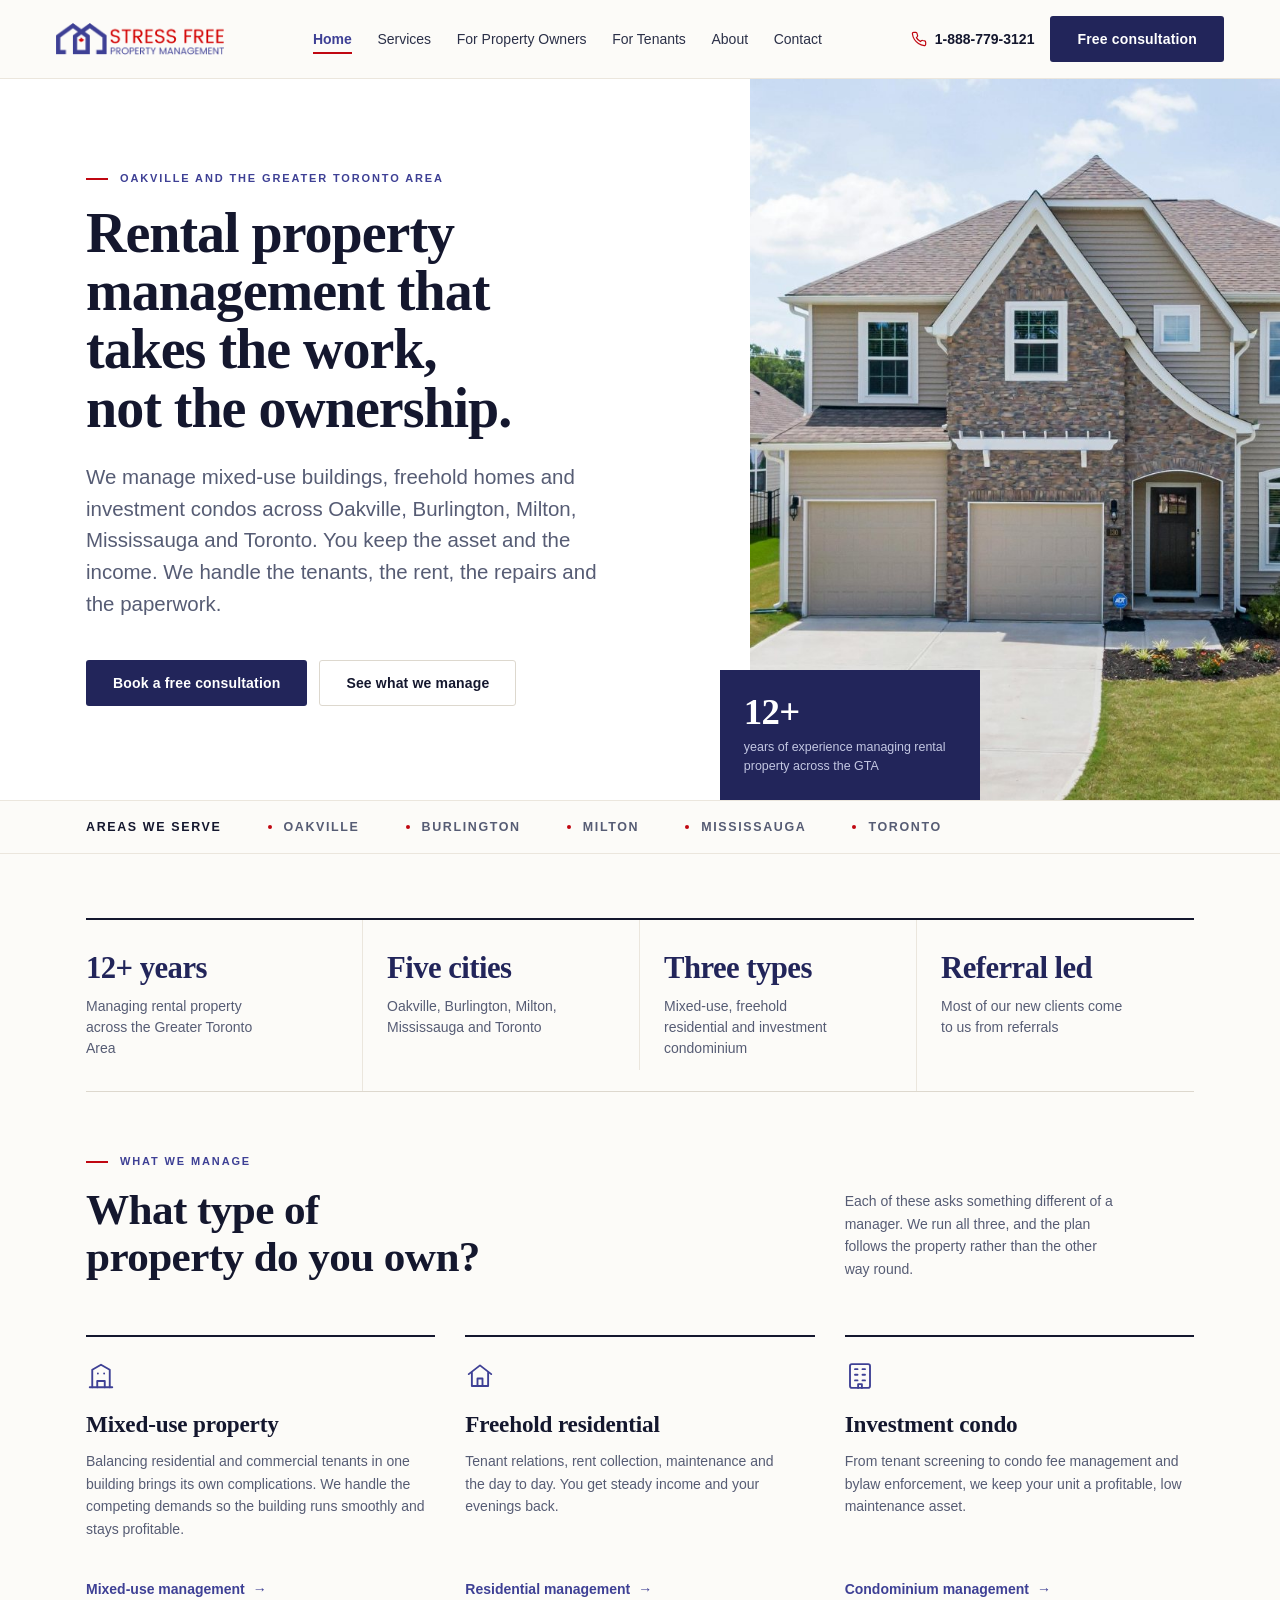
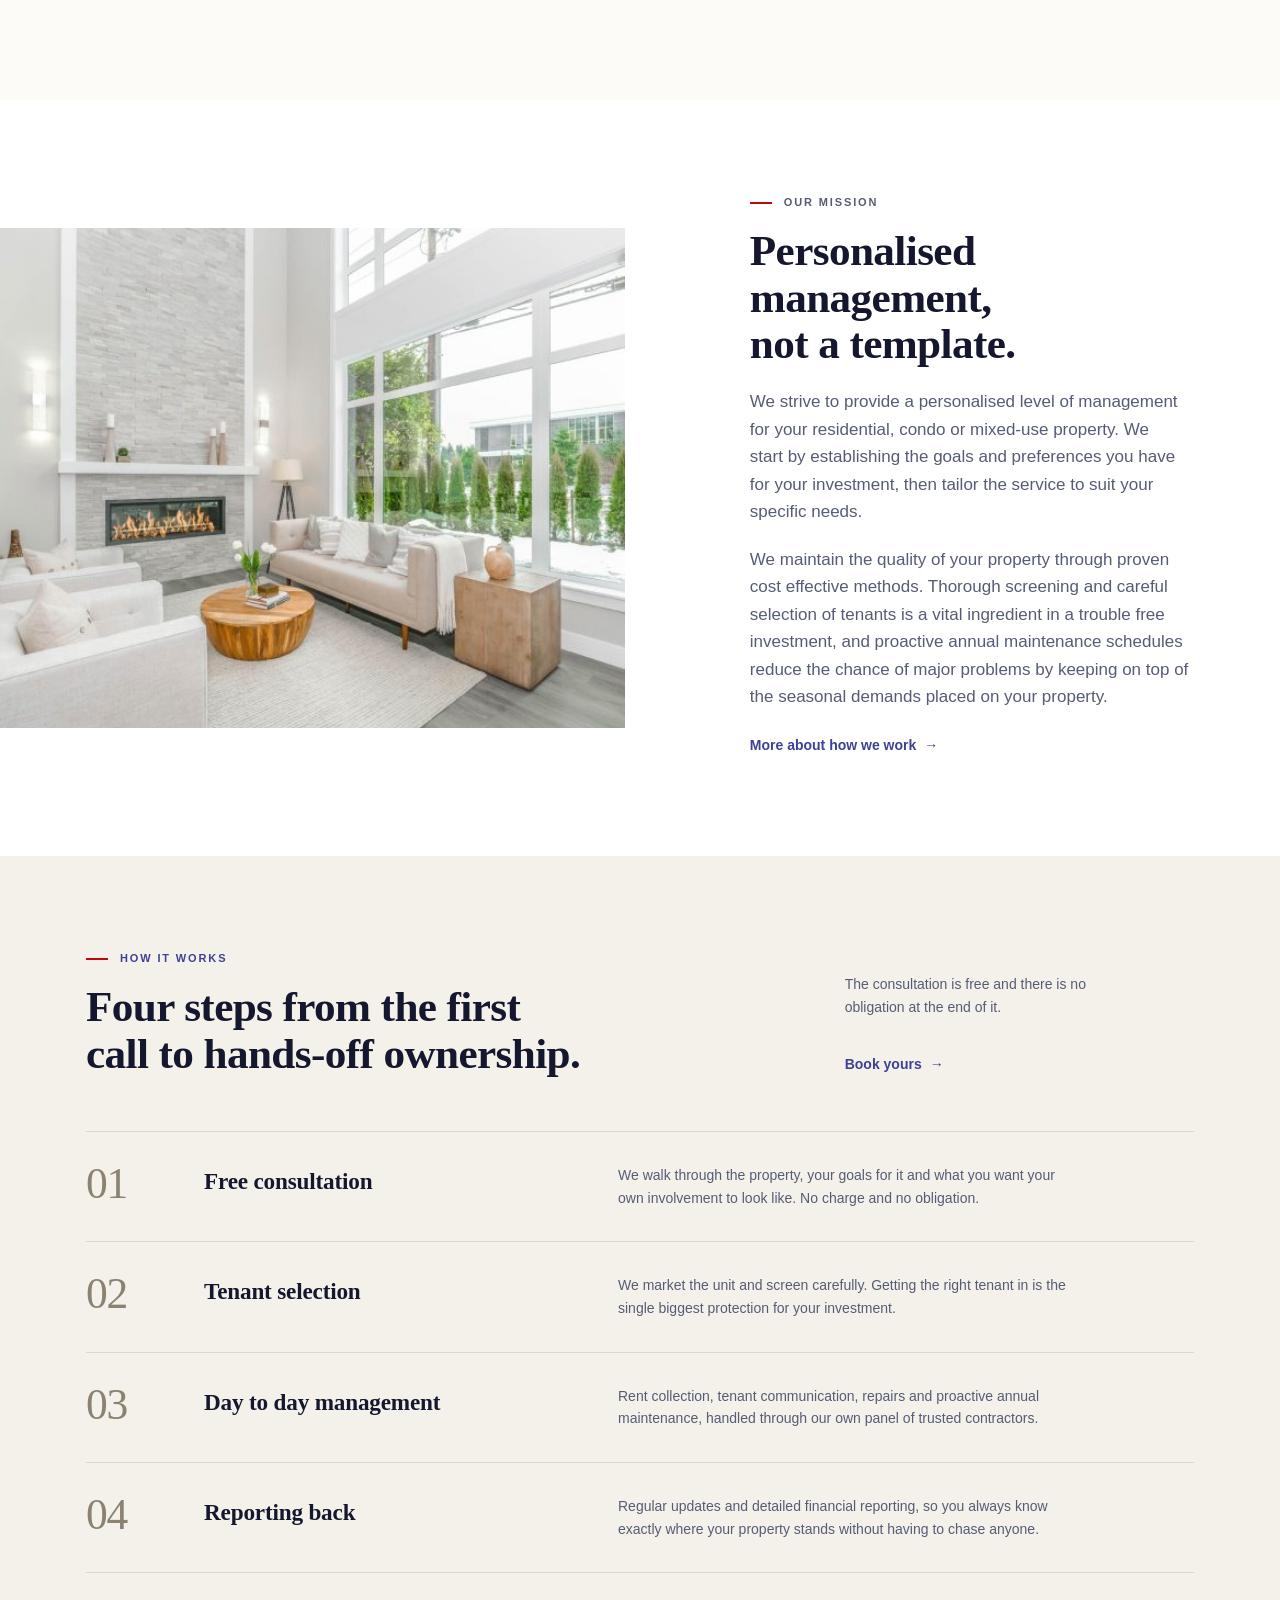
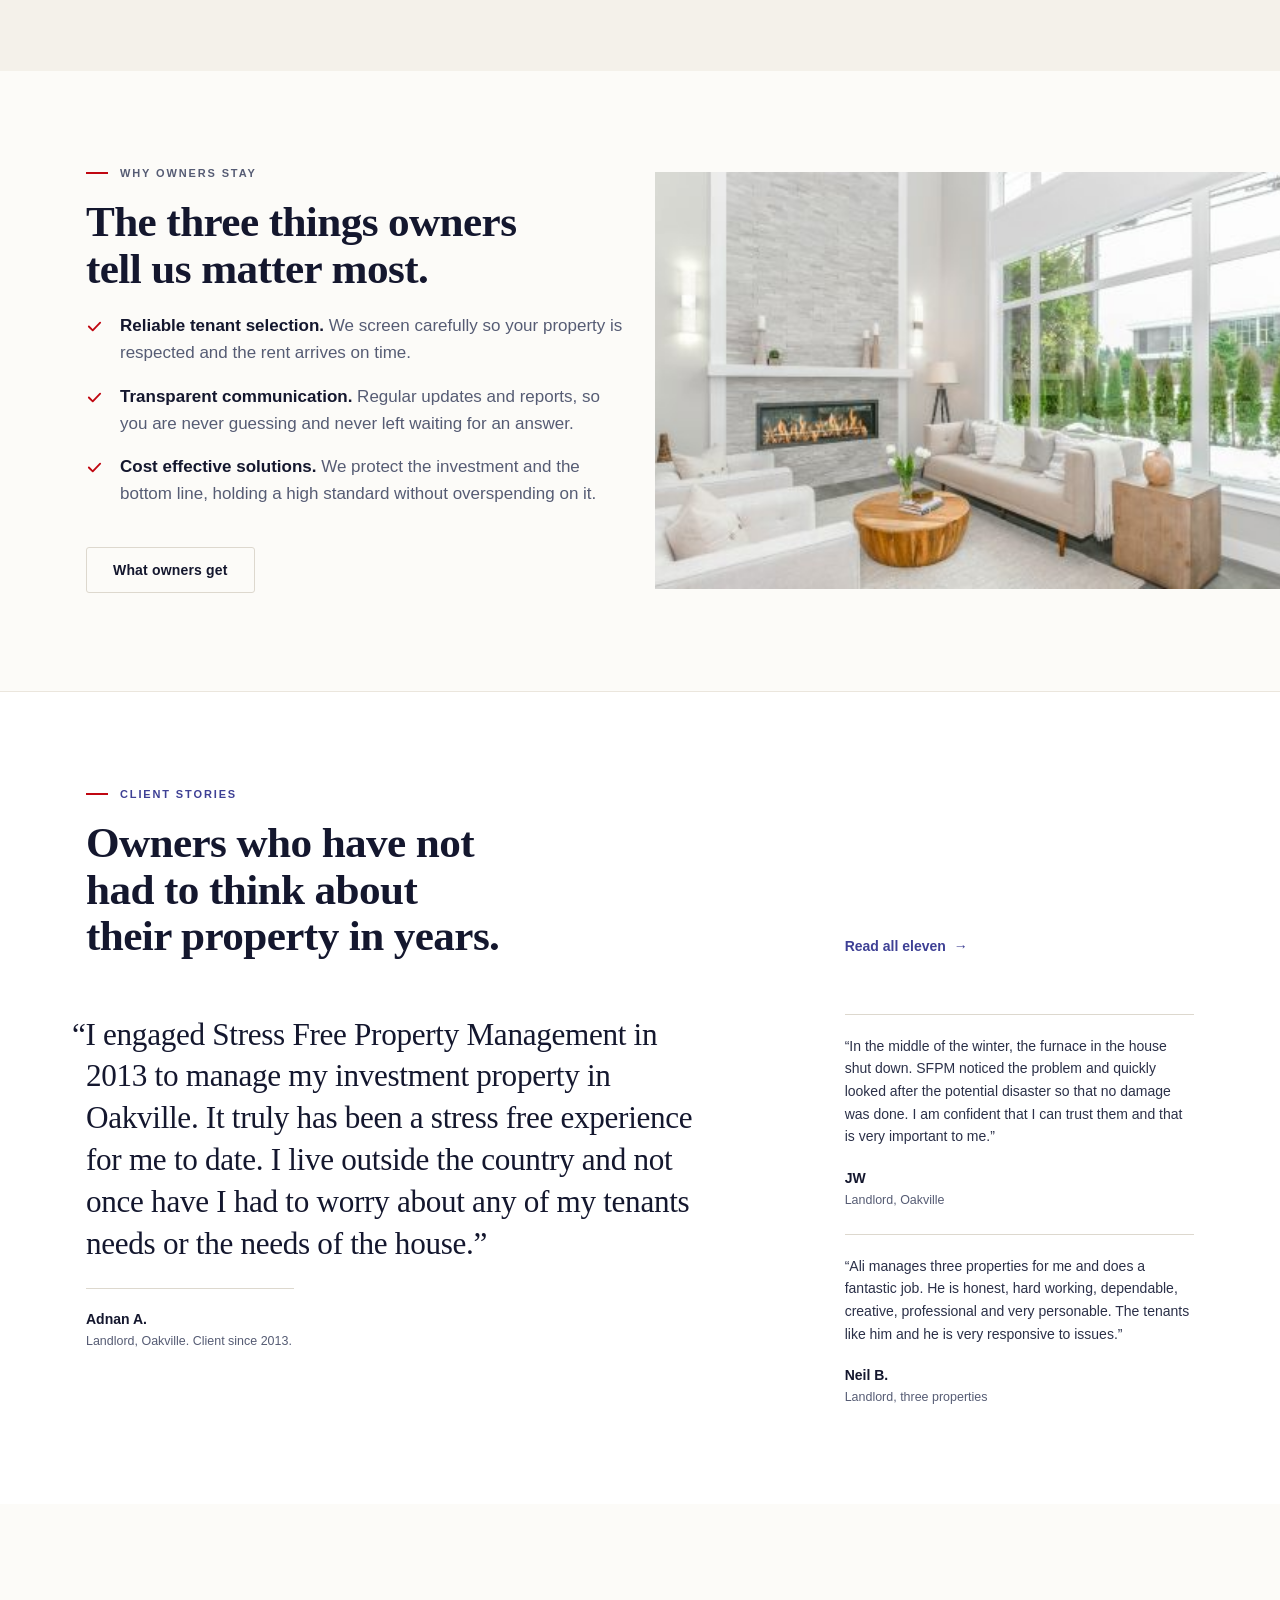
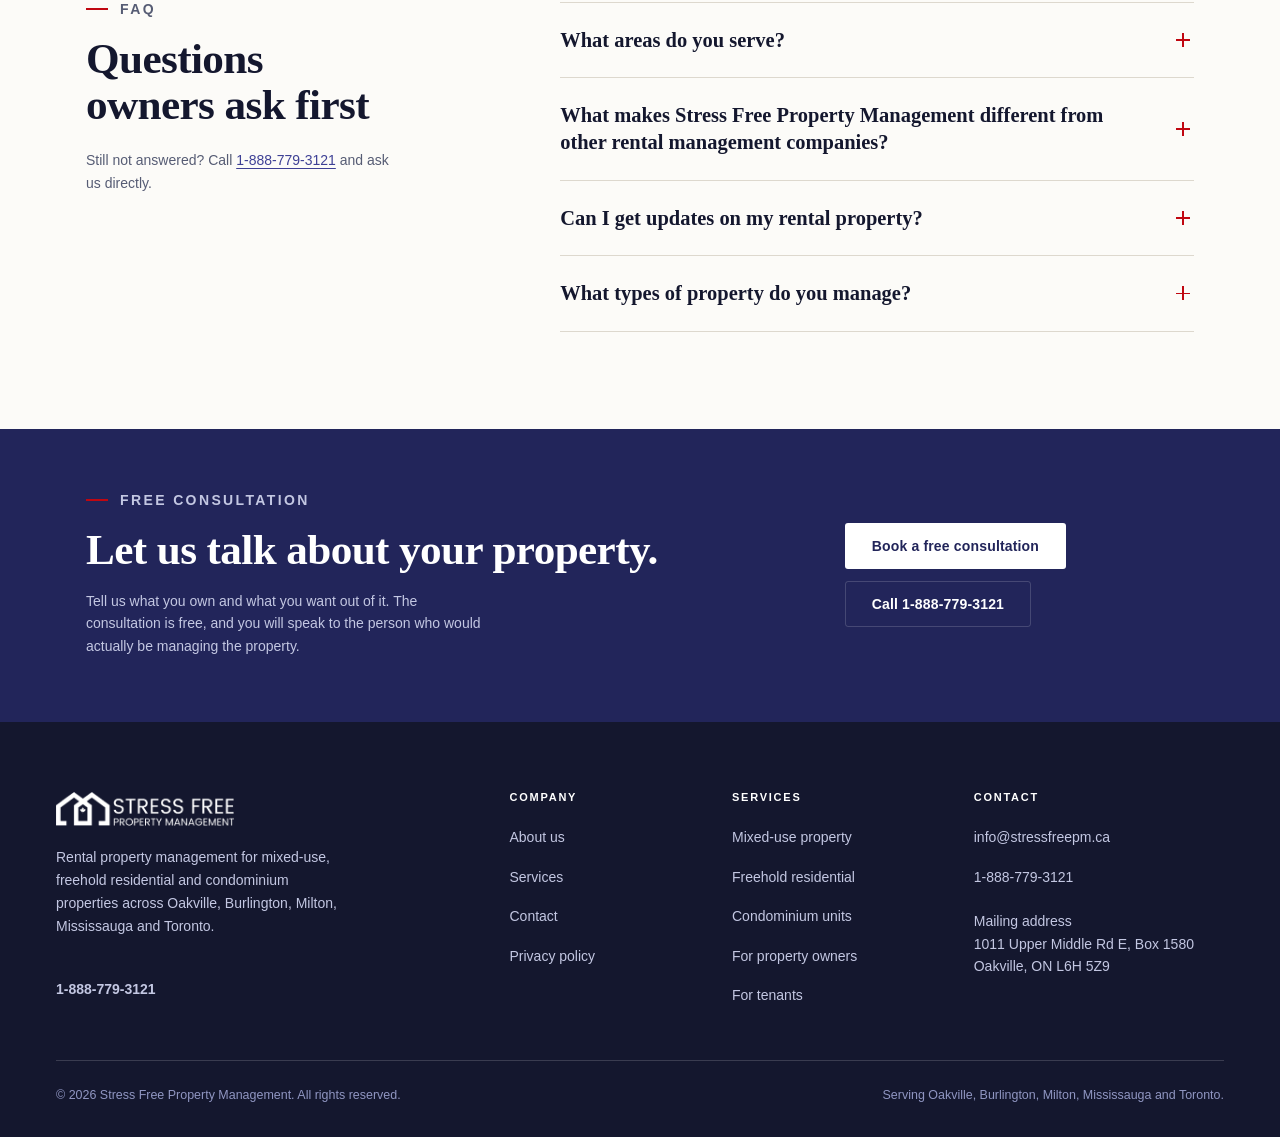
==== commit 38284cd2: "Design polish: editorial 12-column grid, one type and spacing scale, bleed features, rebuilt pages" ====
--- a/index.html
+++ b/index.html
@@ -4,16 +4,16 @@
 <meta charset="utf-8">
 <meta name="viewport" content="width=device-width, initial-scale=1">
 <title>Property Management Oakville, Burlington &amp; GTA | Stress Free Property Management</title>
-<meta name="description" content="Rental property management in Oakville, Burlington, Milton, Mississauga and Toronto. Mixed-use, freehold residential and investment condos managed properly since 2012. Book a free consultation.">
+<meta name="description" content="Rental property management in Oakville, Burlington, Milton, Mississauga and Toronto. Mixed-use, freehold residential and investment condos, managed properly. 12+ years of experience. Book a free consultation.">
 <link rel="canonical" href="https://stressfreepm.ca/">
-<meta name="theme-color" content="#23265c">
+<meta name="theme-color" content="#22255a">
 <link rel="icon" href="assets/images/favicon.png" type="image/png">
 
 <meta property="og:type" content="website">
 <meta property="og:site_name" content="Stress Free Property Management">
 <meta property="og:locale" content="en_CA">
 <meta property="og:title" content="Property Management Oakville, Burlington &amp; GTA | Stress Free Property Management">
-<meta property="og:description" content="Rental property management in Oakville, Burlington, Milton, Mississauga and Toronto. Mixed-use, freehold residential and investment condos managed properly since 2012. Book a free consultation.">
+<meta property="og:description" content="Rental property management in Oakville, Burlington, Milton, Mississauga and Toronto. Mixed-use, freehold residential and investment condos, managed properly. 12+ years of experience. Book a free consultation.">
 <meta property="og:url" content="https://stressfreepm.ca/">
 <meta property="og:image" content="https://stressfreepm.ca/assets/images/social-preview.jpg">
 <meta property="og:image:width" content="1200">
@@ -21,80 +21,80 @@
 <meta property="og:image:alt" content="Stress Free Property Management, rental property management across Oakville and the GTA">
 <meta name="twitter:card" content="summary_large_image">
 <meta name="twitter:title" content="Property Management Oakville, Burlington &amp; GTA | Stress Free Property Management">
-<meta name="twitter:description" content="Rental property management in Oakville, Burlington, Milton, Mississauga and Toronto. Mixed-use, freehold residential and investment condos managed properly since 2012. Book a free consultation.">
+<meta name="twitter:description" content="Rental property management in Oakville, Burlington, Milton, Mississauga and Toronto. Mixed-use, freehold residential and investment condos, managed properly. 12+ years of experience. Book a free consultation.">
 <meta name="twitter:image" content="https://stressfreepm.ca/assets/images/social-preview.jpg">
 
+<link rel="preload" as="image" href="assets/images/home-exterior-oakville.jpg" fetchpriority="high">
 <link rel="stylesheet" href="assets/css/styles.css">
-  <script type="application/ld+json">
-  {
-    "@context": "https://schema.org",
-    "@type": "RealEstateAgent",
-    "@id": "https://stressfreepm.ca/#organisation",
-    "name": "Stress Free Property Management",
-    "legalName": "Stress Free Property Management Inc.",
-    "description": "Rental property management for mixed-use, freehold residential and condominium properties in Oakville, Burlington, Milton, Mississauga and Toronto.",
-    "url": "https://stressfreepm.ca/",
-    "telephone": "+1-888-779-3121",
-    "email": "info@stressfreepm.ca",
-    "logo": "https://stressfreepm.ca/assets/images/logo.png",
-    "image": "https://stressfreepm.ca/assets/images/social-preview.jpg",
-    "foundingDate": "2012",
-    "priceRange": "$$",
-    "address": {
-      "@type": "PostalAddress",
-      "streetAddress": "1011 Upper Middle Rd E, Box 1580",
-      "addressLocality": "Oakville",
-      "addressRegion": "ON",
-      "postalCode": "L6H 5Z9",
-      "addressCountry": "CA"
-    },
-    "areaServed": [
-      { "@type": "City", "name": "Oakville" },
-      { "@type": "City", "name": "Burlington" },
-      { "@type": "City", "name": "Milton" },
-      { "@type": "City", "name": "Mississauga" },
-      { "@type": "City", "name": "Toronto" }
-    ],
-    "knowsAbout": ["Rental property management", "Tenant screening", "Rent collection", "Property maintenance coordination"],
-    "hasOfferCatalog": {
-      "@type": "OfferCatalog",
-      "name": "Property management services",
-      "itemListElement": [
-        { "@type": "Offer", "itemOffered": { "@type": "Service", "name": "Mixed-use property management" } },
-        { "@type": "Offer", "itemOffered": { "@type": "Service", "name": "Freehold residential management" } },
-        { "@type": "Offer", "itemOffered": { "@type": "Service", "name": "Condominium unit management" } }
-      ]
-    }
-  }
-  </script>
-  <script type="application/ld+json">
-  {
-    "@context": "https://schema.org",
-    "@type": "FAQPage",
-    "mainEntity": [
-      {
-        "@type": "Question",
-        "name": "What areas do you serve?",
-        "acceptedAnswer": { "@type": "Answer", "text": "We provide rental property management services in Oakville, Burlington, Milton, Mississauga and Toronto." }
-      },
-      {
-        "@type": "Question",
-        "name": "What makes Stress Free Property Management different from other rental management companies?",
-        "acceptedAnswer": { "@type": "Answer", "text": "Our hands-on approach and our commitment to transparency. We handle every aspect of your property, from tenant selection through to maintenance, with your best interests in mind, and most of our new clients still arrive by referral from existing ones." }
-      },
-      {
-        "@type": "Question",
-        "name": "Can I get updates on my rental property?",
-        "acceptedAnswer": { "@type": "Answer", "text": "Yes. We provide regular updates, detailed financial reports and open communication so you always know where your property stands." }
-      },
-      {
-        "@type": "Question",
-        "name": "What types of property do you manage?",
-        "acceptedAnswer": { "@type": "Answer", "text": "Mixed-use buildings with both residential and commercial tenants, freehold residential homes, and investment condominium units." }
-      }
+<script type="application/ld+json">
+{
+  "@context": "https://schema.org",
+  "@type": "RealEstateAgent",
+  "@id": "https://stressfreepm.ca/#organisation",
+  "name": "Stress Free Property Management",
+  "legalName": "Stress Free Property Management Inc.",
+  "description": "Rental property management for mixed-use, freehold residential and condominium properties in Oakville, Burlington, Milton, Mississauga and Toronto.",
+  "url": "https://stressfreepm.ca/",
+  "telephone": "+1-888-779-3121",
+  "email": "info@stressfreepm.ca",
+  "logo": "https://stressfreepm.ca/assets/images/logo.png",
+  "image": "https://stressfreepm.ca/assets/images/social-preview.jpg",
+  "priceRange": "$$",
+  "address": {
+    "@type": "PostalAddress",
+    "streetAddress": "1011 Upper Middle Rd E, Box 1580",
+    "addressLocality": "Oakville",
+    "addressRegion": "ON",
+    "postalCode": "L6H 5Z9",
+    "addressCountry": "CA"
+  },
+  "areaServed": [
+    { "@type": "City", "name": "Oakville" },
+    { "@type": "City", "name": "Burlington" },
+    { "@type": "City", "name": "Milton" },
+    { "@type": "City", "name": "Mississauga" },
+    { "@type": "City", "name": "Toronto" }
+  ],
+  "knowsAbout": ["Rental property management", "Tenant screening", "Rent collection", "Property maintenance coordination"],
+  "hasOfferCatalog": {
+    "@type": "OfferCatalog",
+    "name": "Property management services",
+    "itemListElement": [
+      { "@type": "Offer", "itemOffered": { "@type": "Service", "name": "Mixed-use property management" } },
+      { "@type": "Offer", "itemOffered": { "@type": "Service", "name": "Freehold residential management" } },
+      { "@type": "Offer", "itemOffered": { "@type": "Service", "name": "Condominium unit management" } }
     ]
   }
-  </script>
+}
+</script>
+<script type="application/ld+json">
+{
+  "@context": "https://schema.org",
+  "@type": "FAQPage",
+  "mainEntity": [
+    {
+      "@type": "Question",
+      "name": "What areas do you serve?",
+      "acceptedAnswer": { "@type": "Answer", "text": "We provide rental property management services in Oakville, Burlington, Milton, Mississauga and Toronto." }
+    },
+    {
+      "@type": "Question",
+      "name": "What makes Stress Free Property Management different from other rental management companies?",
+      "acceptedAnswer": { "@type": "Answer", "text": "Our hands-on approach and our commitment to transparency. We handle every aspect of your property, from tenant selection through to maintenance, with your best interests in mind, and most of our new clients come to us from referrals." }
+    },
+    {
+      "@type": "Question",
+      "name": "Can I get updates on my rental property?",
+      "acceptedAnswer": { "@type": "Answer", "text": "Yes. We provide regular updates, detailed financial reports and open communication so you always know where your property stands." }
+    },
+    {
+      "@type": "Question",
+      "name": "What types of property do you manage?",
+      "acceptedAnswer": { "@type": "Answer", "text": "Mixed-use buildings with both residential and commercial tenants, freehold residential homes, and investment condominium units." }
+    }
+  ]
+}
+</script>
 </head>
 <body>
   <a class="skip-link" href="#main">Skip to main content</a>
@@ -106,12 +106,12 @@
       </a>
 
       <nav class="nav" id="primary-nav" aria-label="Primary">
-          <a href="index.html" aria-current="page">Home</a>
-          <a href="services.html">Services</a>
-          <a href="property-owners.html">For Property Owners</a>
-          <a href="tenants.html">For Tenants</a>
-          <a href="about.html">About</a>
-          <a href="contact.html">Contact</a>
+        <a href="index.html" aria-current="page">Home</a>
+        <a href="services.html">Services</a>
+        <a href="property-owners.html">For Property Owners</a>
+        <a href="tenants.html">For Tenants</a>
+        <a href="about.html">About</a>
+        <a href="contact.html">Contact</a>
         <a class="btn btn--primary" href="contact.html">Book a free consultation</a>
       </nav>
 
@@ -126,231 +126,238 @@
   </header>
 
   <main id="main">
-  <section class="hero">
-    <div class="shell hero-grid">
-      <div>
-        <p class="eyebrow">Oakville and the Greater Toronto Area</p>
-        <h1>Rental property management that gives you the ownership, not the workload.</h1>
-        <p class="lede">We manage mixed-use buildings, freehold homes and investment condos across Oakville,
-          Burlington, Milton, Mississauga and Toronto. You keep the asset and the income. We handle the tenants,
-          the rent, the maintenance and the paperwork.</p>
-        <div class="btn-row">
-          <a class="btn btn--primary" href="contact.html">Book a free consultation</a>
-          <a class="btn btn--ghost" href="tel:+18887793121">Call 1-888-779-3121</a>
-        </div>
-        <p class="hero-meta">
-          <span>Oakville</span><span>Burlington</span><span>Milton</span><span>Mississauga</span><span>Toronto</span>
-        </p>
-      </div>
-
-      <div class="hero-figure">
-        <img src="assets/images/home-exterior-oakville.jpg"
-             alt="A detached two-storey home with a stone facade and double garage, of the kind we manage across Oakville and Halton"
-             width="900" height="1224" fetchpriority="high">
-        <p class="hero-badge"><strong>12+</strong><span>years managing rental property in the GTA, since 2012</span></p>
-      </div>
-    </div>
-  </section>
-
-  <section class="section section--tight section--flush-top section--paper">
-    <div class="shell">
-      <div class="stats">
-        <div class="stat"><strong>Since 2012</strong><span>Managing GTA rental property, with clients from our first year still with us</span></div>
-        <div class="stat"><strong>5 cities</strong><span>Oakville, Burlington, Milton, Mississauga and Toronto</span></div>
-        <div class="stat"><strong>Three types</strong><span>Mixed-use, freehold residential and investment condominium</span></div>
-        <div class="stat"><strong>Referral led</strong><span>Most new clients come to us recommended by an existing one</span></div>
-      </div>
-    </div>
-  </section>
-
-  <section class="section">
-    <div class="shell">
-      <div class="section-head">
-        <p class="eyebrow">What we manage</p>
-        <h2>What type of property do you own?</h2>
-        <p class="lede">Each of these asks something different of a manager. We run all three, and we tailor the
-          plan to the property rather than the other way round.</p>
-      </div>
-
+    <section class="hero">
+      <div class="canvas hero-inner">
+        <div class="hero-copy">
+          <p class="eyebrow">Oakville and the Greater Toronto Area</p>
+          <h1>Rental property management that takes the work, not the ownership.</h1>
+          <p class="lede">We manage mixed-use buildings, freehold homes and investment condos across Oakville,
+            Burlington, Milton, Mississauga and Toronto. You keep the asset and the income. We handle the
+            tenants, the rent, the repairs and the paperwork.</p>
+          <div class="btn-row">
+            <a class="btn btn--primary" href="contact.html">Book a free consultation</a>
+            <a class="btn btn--ghost" href="services.html">See what we manage</a>
+          </div>
+        </div>
+
+        <figure class="hero-figure">
+          <img src="assets/images/home-exterior-oakville.jpg"
+               alt="A detached two storey home with a stone facade and double garage, of the kind we manage across Oakville and Halton"
+               width="701" height="953" fetchpriority="high">
+          <p class="hero-note"><strong>12+</strong><span>years of experience managing rental property across the GTA</span></p>
+        </figure>
+      </div>
+
+      <div class="hero-rail">
+        <div class="canvas">
+          <ul>
+            <li>Areas we serve</li>
+            <li>Oakville</li>
+            <li>Burlington</li>
+            <li>Milton</li>
+            <li>Mississauga</li>
+            <li>Toronto</li>
+          </ul>
+        </div>
+      </div>
+    </section>
+
+    <section class="band band--sm">
+      <div class="canvas">
+        <div class="figure-row">
+          <div><strong>12+ years</strong><span>Managing rental property across the Greater Toronto Area</span></div>
+          <div><strong>Five cities</strong><span>Oakville, Burlington, Milton, Mississauga and Toronto</span></div>
+          <div><strong>Three types</strong><span>Mixed-use, freehold residential and investment condominium</span></div>
+          <div><strong>Referral led</strong><span>Most of our new clients come to us from referrals</span></div>
+        </div>
+      </div>
+    </section>
+
+    <section class="band band--top0">
+      <div class="canvas head">
+        <div class="head-main">
+          <p class="eyebrow">What we manage</p>
+          <h2>What type of property do you own?</h2>
+        </div>
+        <div class="head-aside">
+          <p>Each of these asks something different of a manager. We run all three, and the plan follows the
+            property rather than the other way round.</p>
+        </div>
+      </div>
+
+      <div class="canvas">
       <div class="grid grid--3">
         <article class="card">
-          <div class="card-icon"><svg viewBox="0 0 24 24" fill="none" stroke="currentColor" stroke-width="1.7" stroke-linecap="round" stroke-linejoin="round" aria-hidden="true"><path d="M3 21h18"/><path d="M5 21V7l7-4 7 4v14"/><path d="M9 21v-5h6v5"/><path d="M9.5 10h.01M14.5 10h.01"/></svg></div>
+          <div class="card-icon"><svg viewBox="0 0 24 24" fill="none" stroke="currentColor" stroke-width="1.5" stroke-linecap="round" stroke-linejoin="round" aria-hidden="true"><path d="M3 21h18"/><path d="M5 21V7l7-4 7 4v14"/><path d="M9 21v-5h6v5"/><path d="M9.5 10h.01M14.5 10h.01"/></svg></div>
           <h3>Mixed-use property</h3>
-          <p>Balancing residential and commercial tenants in one building brings its own complications. We handle
-            the competing demands so the building runs smoothly and stays profitable.</p>
+          <p>Balancing residential and commercial tenants in one building brings its own complications. We handle the competing demands so the building runs smoothly and stays profitable.</p>
           <a class="arrow-link" href="services.html#mixed-use">Mixed-use management</a>
         </article>
-
         <article class="card">
-          <div class="card-icon"><svg viewBox="0 0 24 24" fill="none" stroke="currentColor" stroke-width="1.7" stroke-linecap="round" stroke-linejoin="round" aria-hidden="true"><path d="m3 10.5 9-7 9 7"/><path d="M5.5 9.3V20h13V9.3"/><path d="M10 20v-6h4v6"/></svg></div>
+          <div class="card-icon"><svg viewBox="0 0 24 24" fill="none" stroke="currentColor" stroke-width="1.5" stroke-linecap="round" stroke-linejoin="round" aria-hidden="true"><path d="m3 10.5 9-7 9 7"/><path d="M5.5 9.3V20h13V9.3"/><path d="M10 20v-6h4v6"/></svg></div>
           <h3>Freehold residential</h3>
-          <p>Tenant relations, rent collection, maintenance and the day to day. You get steady income and your
-            evenings back.</p>
+          <p>Tenant relations, rent collection, maintenance and the day to day. You get steady income and your evenings back.</p>
           <a class="arrow-link" href="services.html#residential">Residential management</a>
         </article>
-
         <article class="card">
-          <div class="card-icon"><svg viewBox="0 0 24 24" fill="none" stroke="currentColor" stroke-width="1.7" stroke-linecap="round" stroke-linejoin="round" aria-hidden="true"><rect x="4" y="2.5" width="16" height="19" rx="1.5"/><path d="M8 6.5h2M14 6.5h2M8 11h2M14 11h2M8 15.5h2M14 15.5h2"/><path d="M10.5 21.5v-3h3v3"/></svg></div>
+          <div class="card-icon"><svg viewBox="0 0 24 24" fill="none" stroke="currentColor" stroke-width="1.5" stroke-linecap="round" stroke-linejoin="round" aria-hidden="true"><rect x="4" y="2.5" width="16" height="19" rx="1.5"/><path d="M8 6.5h2M14 6.5h2M8 11h2M14 11h2M8 15.5h2M14 15.5h2"/><path d="M10.5 21.5v-3h3v3"/></svg></div>
           <h3>Investment condo</h3>
-          <p>From tenant screening to condo fee management and bylaw enforcement, we keep your unit a profitable,
-            low maintenance asset.</p>
+          <p>From tenant screening to condo fee management and bylaw enforcement, we keep your unit a profitable, low maintenance asset.</p>
           <a class="arrow-link" href="services.html#condominium">Condominium management</a>
         </article>
       </div>
-    </div>
-  </section>
-
-  <section class="section section--sand">
-    <div class="shell split">
-      <div class="split-media">
-        <img src="assets/images/living-room-interior.jpg"
-             alt="A bright, freshly finished living room with large windows and a linear fireplace in a managed rental home"
-             width="900" height="778" loading="lazy">
-      </div>
-      <div>
-        <p class="eyebrow">Our mission</p>
-        <h2>Personalised management, not a template.</h2>
-        <p>We strive to provide a personalised level of management for your residential, condo or mixed-use
-          property. We start by establishing the goals and preferences you have for your investment, then tailor
-          the service to suit your specific needs.</p>
-        <p>We maintain the quality of your property through proven cost effective methods. Thorough screening and
-          careful selection of tenants is a vital ingredient for a trouble free investment, and proactive annual
-          maintenance schedules reduce the chance of major problems by keeping on top of the seasonal demands
-          placed on your property.</p>
-        <p><a class="arrow-link" href="about.html">More about how we work</a></p>
-      </div>
-    </div>
-  </section>
-
-  <section class="section">
-    <div class="shell">
-      <div class="section-head">
-        <p class="eyebrow">How it works</p>
-        <h2>Four steps from first call to hands-off ownership.</h2>
-      </div>
-      <div class="grid grid--4">
-        <div class="step">
-          <span class="step-num">STEP 01</span>
+      </div>
+    </section>
+
+    <section class="band band--surface">
+      <div class="canvas feature-inner feature--bleed-left">
+        <figure class="feature-media feature-media--photo">
+          <img src="assets/images/living-room-interior.jpg" alt="A bright living room with tall windows and a linear fireplace in a rental home under our management" width="570" height="493" loading="lazy">
+        </figure>
+        <div class="feature-body">
+          <p class="eyebrow">Our mission</p>
+          <h2>Personalised management, not a template.</h2>
+          <p>We strive to provide a personalised level of management for your residential, condo or mixed-use
+            property. We start by establishing the goals and preferences you have for your investment, then
+            tailor the service to suit your specific needs.</p>
+          <p>We maintain the quality of your property through proven cost effective methods. Thorough screening
+            and careful selection of tenants is a vital ingredient in a trouble free investment, and proactive
+            annual maintenance schedules reduce the chance of major problems by keeping on top of the seasonal
+            demands placed on your property.</p>
+          <p><a class="arrow-link" href="about.html">More about how we work</a></p>
+        </div>
+      </div>
+    </section>
+
+    <section class="band band--sand">
+      <div class="canvas head head--wide">
+        <div class="head-main">
+          <p class="eyebrow">How it works</p>
+          <h2>Four steps from the first call to hands-off ownership.</h2>
+        </div>
+        <div class="head-aside">
+          <p>The consultation is free and there is no obligation at the end of it.</p>
+          <a class="arrow-link" href="contact.html">Book yours</a>
+        </div>
+      </div>
+
+      <div class="canvas">
+      <ol class="steps">
+        <li>
+          <span class="num">01</span>
           <h3>Free consultation</h3>
-          <p>We walk through the property, your goals for it and what you want your involvement to look like.
-            No charge and no obligation.</p>
-        </div>
-        <div class="step">
-          <span class="step-num">STEP 02</span>
+          <p>We walk through the property, your goals for it and what you want your own involvement to look like. No charge and no obligation.</p>
+        </li>
+        <li>
+          <span class="num">02</span>
           <h3>Tenant selection</h3>
-          <p>We market the unit and screen carefully. Getting the right tenant in is the single biggest
-            protection for your investment.</p>
-        </div>
-        <div class="step">
-          <span class="step-num">STEP 03</span>
+          <p>We market the unit and screen carefully. Getting the right tenant in is the single biggest protection for your investment.</p>
+        </li>
+        <li>
+          <span class="num">03</span>
           <h3>Day to day management</h3>
-          <p>Rent collection, tenant communication, repairs and proactive annual maintenance, handled through
-            our own panel of trusted contractors.</p>
-        </div>
-        <div class="step">
-          <span class="step-num">STEP 04</span>
+          <p>Rent collection, tenant communication, repairs and proactive annual maintenance, handled through our own panel of trusted contractors.</p>
+        </li>
+        <li>
+          <span class="num">04</span>
           <h3>Reporting back</h3>
-          <p>Regular updates and detailed financial reporting, so you always know exactly where your property
-            stands without having to chase anyone.</p>
-        </div>
-      </div>
-    </div>
-  </section>
-
-  <section class="section section--paper">
-    <div class="shell split split--reverse">
-      <div class="split-media">
-        <img src="assets/images/living-room-wide.jpg"
-             alt="Open plan living area in a managed rental property, styled and ready for viewings"
-             width="900" height="453" loading="lazy">
-      </div>
-      <div>
-        <p class="eyebrow">Why owners stay</p>
-        <h2>The three things owners tell us matter most.</h2>
-        <ul class="checklist">
-          <li><svg viewBox="0 0 24 24" fill="none" stroke="currentColor" stroke-width="2.2" stroke-linecap="round" stroke-linejoin="round" aria-hidden="true"><path d="m4 12 5.5 5.5L20 6.5"/></svg><span><strong>Reliable tenant selection.</strong> We screen carefully so your property is
-            respected and the rent arrives on time.</span></li>
-          <li><svg viewBox="0 0 24 24" fill="none" stroke="currentColor" stroke-width="2.2" stroke-linecap="round" stroke-linejoin="round" aria-hidden="true"><path d="m4 12 5.5 5.5L20 6.5"/></svg><span><strong>Transparent communication.</strong> Regular updates and reports, so you are
-            never guessing and never left waiting for an answer.</span></li>
-          <li><svg viewBox="0 0 24 24" fill="none" stroke="currentColor" stroke-width="2.2" stroke-linecap="round" stroke-linejoin="round" aria-hidden="true"><path d="m4 12 5.5 5.5L20 6.5"/></svg><span><strong>Cost effective solutions.</strong> We protect the investment and the bottom
-            line, holding a high standard without overspending on it.</span></li>
-        </ul>
-        <div class="btn-row" style="margin-top:30px">
-          <a class="btn btn--ghost" href="property-owners.html">What owners get</a>
-        </div>
-      </div>
-    </div>
-  </section>
-
-  <section class="section section--sand">
-    <div class="shell">
-      <div class="section-head section-head--center">
-        <p class="eyebrow eyebrow--center">Client stories</p>
-        <h2>Owners who have not had to think about their property in years.</h2>
-      </div>
-      <div class="quote-grid">
+          <p>Regular updates and detailed financial reporting, so you always know exactly where your property stands without having to chase anyone.</p>
+        </li>
+      </ol>
+      </div>
+    </section>
+
+    <section class="band">
+      <div class="canvas feature-inner feature--bleed-right">
+        <figure class="feature-media feature-media--wide">
+          <img src="assets/images/living-room-wide.jpg" alt="An open plan living area in a managed rental property, prepared for viewings" width="538" height="271" loading="lazy">
+        </figure>
+        <div class="feature-body">
+          <p class="eyebrow">Why owners stay</p>
+          <h2>The three things owners tell us matter most.</h2>
+      <ul class="checklist">
+        <li><svg viewBox="0 0 24 24" fill="none" stroke="currentColor" stroke-width="2.6" stroke-linecap="round" stroke-linejoin="round" aria-hidden="true"><path d="m4 12 5.5 5.5L20 6.5"/></svg><span><strong>Reliable tenant selection.</strong> We screen carefully so your property is respected and the rent arrives on time.</span></li>
+        <li><svg viewBox="0 0 24 24" fill="none" stroke="currentColor" stroke-width="2.6" stroke-linecap="round" stroke-linejoin="round" aria-hidden="true"><path d="m4 12 5.5 5.5L20 6.5"/></svg><span><strong>Transparent communication.</strong> Regular updates and reports, so you are never guessing and never left waiting for an answer.</span></li>
+        <li><svg viewBox="0 0 24 24" fill="none" stroke="currentColor" stroke-width="2.6" stroke-linecap="round" stroke-linejoin="round" aria-hidden="true"><path d="m4 12 5.5 5.5L20 6.5"/></svg><span><strong>Cost effective solutions.</strong> We protect the investment and the bottom line, holding a high standard without overspending on it.</span></li>
+      </ul>
+          <div class="btn-row btn-row--spaced">
+            <a class="btn btn--ghost" href="property-owners.html">What owners get</a>
+          </div>
+        </div>
+      </div>
+    </section>
+
+    <section class="band band--surface band--hair-top">
+      <div class="canvas head">
+        <div class="head-main">
+          <p class="eyebrow">Client stories</p>
+          <h2>Owners who have not had to think about their property in years.</h2>
+        </div>
+        <div class="head-aside">
+          <a class="arrow-link" href="about.html#testimonials">Read all eleven</a>
+        </div>
+      </div>
+
+      <div class="canvas">
+      <figure class="quote-lead">
+        <blockquote><p>I engaged Stress Free Property Management in 2013 to manage my investment property in Oakville. It truly has been a stress free experience for me to date. I live outside the country and not once have I had to worry about any of my tenants needs or the needs of the house.</p></blockquote>
+        <figcaption><strong>Adnan A.</strong>Landlord, Oakville. Client since 2013.</figcaption>
+      </figure>
+
+        <div class="quote-support">
         <figure class="quote">
-          <blockquote><p>I engaged Stress Free Property Management in 2013 to manage my investment property in Oakville. It
-        truly has been a stress free experience for me to date. They have been very professional in all their
-        dealings, with a very proactive and friendly approach to all matters. I live outside the country and not
-        once have I had to worry about any of my tenants needs or the needs of the house.</p></blockquote>
-          <figcaption><strong>Adnan A.</strong>Landlord, Oakville, client since 2013</figcaption>
-        </figure>
-        <figure class="quote">
-          <blockquote><p>In the middle of the winter, the furnace in the house shut down. SFPM noticed the problem and quickly
-        looked after the potential disaster so that no damage was done. I am confident that I can trust them and
-        that is very important to me.</p></blockquote>
+          <blockquote><p>In the middle of the winter, the furnace in the house shut down. SFPM noticed the problem and quickly looked after the potential disaster so that no damage was done. I am confident that I can trust them and that is very important to me.</p></blockquote>
           <figcaption><strong>JW</strong>Landlord, Oakville</figcaption>
         </figure>
         <figure class="quote">
-          <blockquote><p>Ali manages three properties for me and does a fantastic job. He is honest, hard working, dependable,
-        creative, professional and very personable. The tenants like him and he is very responsive to issues
-        which keeps every one involved happy.</p></blockquote>
+          <blockquote><p>Ali manages three properties for me and does a fantastic job. He is honest, hard working, dependable, creative, professional and very personable. The tenants like him and he is very responsive to issues.</p></blockquote>
           <figcaption><strong>Neil B.</strong>Landlord, three properties</figcaption>
         </figure>
-      </div>
-      <p style="text-align:center;margin-top:34px"><a class="arrow-link" href="about.html#testimonials">Read more client stories</a></p>
-    </div>
-  </section>
-  <section class="section section--tight" id="faq">
-    <div class="shell faq-layout">
-      <div class="faq-intro">
-        <p class="eyebrow">FAQ</p>
-        <h2>Questions owners ask us first</h2>
-        <p>Still not answered? Call <a href="tel:+18887793121">1-888-779-3121</a> and ask us directly.</p>
-      </div>
-      <div class="faq">
-        <details>
-          <summary>What areas do you serve?</summary>
-          <p>We provide rental property management services in Oakville, Burlington, Milton, Mississauga and Toronto.</p>
-        </details>
-        <details>
-          <summary>What makes Stress Free Property Management different from other rental management companies?</summary>
-          <p>Our hands-on approach and our commitment to transparency. We handle every aspect of your property, from tenant selection through to maintenance, with your best interests in mind, and most of our new clients still arrive by referral from existing ones.</p>
-        </details>
-        <details>
-          <summary>Can I get updates on my rental property?</summary>
-          <p>Yes. We provide regular updates, detailed financial reports and open communication so you always know where your property stands.</p>
-        </details>
-        <details>
-          <summary>What types of property do you manage?</summary>
-          <p>Mixed-use buildings with both residential and commercial tenants, freehold residential homes, and investment condominium units.</p>
-        </details>
-      </div>
-    </div>
-  </section>
-  <section class="section cta-band">
-    <div class="shell cta-inner">
-      <div>
-        <h2>Let's talk about your property.</h2>
-        <p>Tell us what you own and what you want out of it. The consultation is free, and you will speak to the person who would actually be managing the property.</p>
-      </div>
-      <div class="btn-row">
-        <a class="btn btn--light" href="contact.html">Book a free consultation</a>
-        <a class="btn btn--onDark" href="tel:+18887793121">Call 1-888-779-3121</a>
-      </div>
-    </div>
-  </section>
+        </div>
+      </div>
+    </section>
+
+    <section class="band" id="faq">
+      <div class="canvas">
+        <div class="faq-intro">
+          <p class="eyebrow">FAQ</p>
+          <h2>Questions owners ask first</h2>
+          <p>Still not answered? Call <a href="tel:+18887793121">1-888-779-3121</a> and ask us directly.</p>
+        </div>
+        <div class="faq">
+          <details>
+            <summary>What areas do you serve?</summary>
+            <p>We provide rental property management services in Oakville, Burlington, Milton, Mississauga and Toronto.</p>
+          </details>
+          <details>
+            <summary>What makes Stress Free Property Management different from other rental management companies?</summary>
+            <p>Our hands-on approach and our commitment to transparency. We handle every aspect of your property, from tenant selection through to maintenance, with your best interests in mind, and most of our new clients come to us from referrals.</p>
+          </details>
+          <details>
+            <summary>Can I get updates on my rental property?</summary>
+            <p>Yes. We provide regular updates, detailed financial reports and open communication so you always know where your property stands.</p>
+          </details>
+          <details>
+            <summary>What types of property do you manage?</summary>
+            <p>Mixed-use buildings with both residential and commercial tenants, freehold residential homes, and investment condominium units.</p>
+          </details>
+        </div>
+      </div>
+    </section>
+
+    <section class="band band--sm band--navy">
+      <div class="canvas cta-inner">
+        <div class="cta-body">
+          <p class="eyebrow eyebrow--onDark">Free consultation</p>
+          <h2>Let us talk about your property.</h2>
+          <p>Tell us what you own and what you want out of it. The consultation is free, and you will speak to the person who would actually be managing the property.</p>
+        </div>
+        <div class="cta-actions btn-row">
+          <a class="btn btn--light" href="contact.html">Book a free consultation</a>
+          <a class="btn btn--onDark" href="tel:+18887793121">Call 1-888-779-3121</a>
+        </div>
+      </div>
+    </section>
   </main>
 
   <footer class="site-footer">
@@ -358,9 +365,9 @@
       <div class="footer-grid">
         <div>
           <img src="assets/images/logo-reversed.png" alt="Stress Free Property Management" width="190" height="36">
-          <p class="footer-about">Rental property management for mixed-use, freehold residential and condominium
-            properties across Oakville, Burlington, Milton, Mississauga and Toronto. Managing property in the GTA
-            since 2012.</p>
+          <p class="footer-about">Rental property management for mixed-use, freehold residential and
+            condominium properties across Oakville, Burlington, Milton, Mississauga and Toronto.</p>
+          <a class="footer-phone" href="tel:+18887793121">1-888-779-3121</a>
         </div>
 
         <div>
@@ -387,10 +394,10 @@
         <div>
           <h2>Contact</h2>
           <ul>
+            <li><a href="mailto:info@stressfreepm.ca">info@stressfreepm.ca</a></li>
             <li><a href="tel:+18887793121">1-888-779-3121</a></li>
-            <li><a href="mailto:info@stressfreepm.ca">info@stressfreepm.ca</a></li>
           </ul>
-          <address style="margin-top:16px">
+          <address>
             Mailing address<br>
             1011 Upper Middle Rd E, Box 1580<br>
             Oakville, ON L6H 5Z9
--- a/assets/css/styles.css
+++ b/assets/css/styles.css
@@ -1,34 +1,86 @@
-/* Stress Free Property Management — design system
-   Brand colours sampled from the client logo: navy #3E4095, red #D20001. */
+/* ===========================================================================
+   Stress Free Property Management
+   Design system. Colours sampled from the client logo: navy #3E4095, red #D20001.
+   One type scale, one spacing scale, one grid. Nothing arbitrary.
+   =========================================================================== */
 
 :root {
-  --ink:        #14172e;
-  --navy:       #23265c;
-  --brand:      #3e4095;
-  --brand-soft: #eceffb;
-  --accent:     #c00711;
-  --paper:      #fbfaf8;
-  --surface:    #ffffff;
-  --sand:       #f3f0ea;
-  --line:       #e4e1da;
-  --line-soft:  #efece6;
-  --muted:      #545a72;
-
-  --font-display: "Iowan Old Style", "Palatino Linotype", Palatino, Georgia, "Times New Roman", serif;
+  /* ---- colour: logo navy + logo red + warm paper. No other hue family. ---- */
+  --ink:         #14172e;
+  --ink-soft:    #2b3048;
+  --navy:        #22255a;
+  --brand:       #3e4095;
+  --brand-deep:  #2d2f76;
+  --brand-tint:  #eceefa;
+  --accent:      #c00711;
+  --accent-tint: #fbf0ef;
+  --paper:       #fcfbf8;
+  --surface:     #ffffff;
+  --sand:        #f4f1ea;
+  --line:        #ddd8ce;
+  --hair:        #ebe6dd;
+  --muted:       #565c74;
+
+  /* on dark */
+  --on-dark:      #ffffff;
+  --on-dark-soft: #c3c7e2;
+  --on-dark-dim:  #9096c2;
+  --on-dark-hair: rgba(255, 255, 255, .16);
+
+  /* ---- type ---- */
+  --font-display: "Iowan Old Style", "Palatino Linotype", Palatino, "Book Antiqua", Georgia, serif;
   --font-sans: -apple-system, BlinkMacSystemFont, "Segoe UI", Roboto, "Helvetica Neue", Arial, sans-serif;
 
-  --shell: 1160px;
+  --t-2xs: .6875rem;
+  --t-xs:  .78rem;
+  --t-sm:  .875rem;
+  --t-base: 1.0625rem;
+  --t-md:  clamp(1.1rem, .98rem + .45vw, 1.28rem);
+  --t-lg:  clamp(1.22rem, 1.1rem + .5vw, 1.45rem);
+  --t-xl:  clamp(1.45rem, 1.2rem + 1.1vw, 1.95rem);
+  --t-2xl: clamp(1.8rem, 1.35rem + 2vw, 2.7rem);
+  --t-3xl: clamp(2.15rem, 1.5rem + 2.9vw, 3.5rem);
+  --t-4xl: clamp(2.4rem, 1.55rem + 3.4vw, 3.9rem);
+
+  --measure: 66ch;
+  --measure-tight: 54ch;
+
+  /* ---- spacing: 4px base, nothing off-scale ---- */
+  --s1: 4px;  --s2: 8px;  --s3: 12px; --s4: 16px; --s5: 20px;
+  --s6: 24px; --s7: 32px; --s8: 40px; --s9: 48px; --s10: 64px;
+  --s11: 80px; --s12: 104px;
+
+  --band:    clamp(64px, 7.6vw, 112px);
+  --band-sm: clamp(44px, 5vw, 72px);
+
+  /* ---- grid ---- */
+  --shell:  1180px;
   --gutter: clamp(20px, 5vw, 56px);
-  --radius: 4px;
-  --shadow: 0 1px 2px rgba(20, 23, 46, .05), 0 12px 32px -18px rgba(20, 23, 46, .28);
-}
+  --gap:    clamp(18px, 2.4vw, 30px);
+  --col:    minmax(0, calc((var(--shell) - (11 * var(--gap))) / 12));
+
+  --radius: 3px;
+  --shadow: 0 1px 2px rgba(20, 23, 46, .04), 0 18px 44px -26px rgba(20, 23, 46, .34);
+  --shadow-lift: 0 2px 4px rgba(20, 23, 46, .05), 0 26px 56px -28px rgba(20, 23, 46, .42);
+  --ease: cubic-bezier(.22, .61, .36, 1);
+}
+
+/* ---------------------------------------------------------------- reset -- */
 
 *, *::before, *::after { box-sizing: border-box; }
 
-html { -webkit-text-size-adjust: 100%; scroll-behavior: smooth; }
+html {
+  -webkit-text-size-adjust: 100%;
+  scroll-behavior: smooth;
+  scroll-padding-top: 96px;
+}
+
 @media (prefers-reduced-motion: reduce) {
   html { scroll-behavior: auto; }
-  *, *::before, *::after { animation-duration: .01ms !important; transition-duration: .01ms !important; }
+  *, *::before, *::after {
+    animation-duration: .01ms !important;
+    transition-duration: .01ms !important;
+  }
 }
 
 body {
@@ -37,30 +89,36 @@
   background: var(--paper);
   color: var(--ink);
   font-family: var(--font-sans);
-  font-size: 17px;
-  line-height: 1.65;
+  font-size: var(--t-base);
+  line-height: 1.62;
   -webkit-font-smoothing: antialiased;
-}
-
-img { max-width: 100%; height: auto; display: block; }
+  -moz-osx-font-smoothing: grayscale;
+}
+
+img, svg { max-width: 100%; }
+img { height: auto; display: block; }
+
+/* ----------------------------------------------------------------- type -- */
 
 h1, h2, h3, h4 {
   font-family: var(--font-display);
   font-weight: 600;
-  line-height: 1.12;
-  letter-spacing: -0.012em;
   margin: 0;
   text-wrap: balance;
 }
 
-h1 { font-size: clamp(2.05rem, 4.2vw, 3.05rem); }
-h2 { font-size: clamp(1.85rem, 3.6vw, 2.7rem); }
-h3 { font-size: clamp(1.18rem, 1.9vw, 1.38rem); letter-spacing: -0.006em; }
-p  { margin: 0 0 1.1em; }
+h1 { font-size: var(--t-3xl); line-height: 1.04; letter-spacing: -.018em; }
+h2 { font-size: var(--t-2xl); line-height: 1.08; letter-spacing: -.014em; }
+h3 { font-size: var(--t-lg); line-height: 1.2;  letter-spacing: -.008em; }
+h4 { font-size: var(--t-md); line-height: 1.25; letter-spacing: -.006em; }
+
+p { margin: 0 0 var(--s5); text-wrap: pretty; }
 p:last-child { margin-bottom: 0; }
 
 a { color: var(--brand); text-decoration-thickness: 1px; text-underline-offset: 3px; }
-a:hover { color: var(--navy); }
+a:hover { color: var(--brand-deep); }
+
+strong { font-weight: 600; }
 
 :focus-visible {
   outline: 3px solid var(--brand);
@@ -68,13 +126,38 @@
   border-radius: 2px;
 }
 
+::selection { background: var(--brand); color: #fff; }
+
 .skip-link {
-  position: absolute; left: 16px; top: -60px; z-index: 200;
-  background: var(--navy); color: #fff; padding: 12px 20px;
-  border-radius: var(--radius); text-decoration: none; font-weight: 600;
-  transition: top .15s ease;
-}
-.skip-link:focus { top: 16px; color: #fff; }
+  position: absolute; left: var(--s4); top: -72px; z-index: 300;
+  background: var(--navy); color: #fff;
+  padding: var(--s3) var(--s5);
+  border-radius: var(--radius);
+  font: 600 var(--t-sm)/1 var(--font-sans);
+  text-decoration: none;
+  transition: top .18s var(--ease);
+}
+.skip-link:focus { top: var(--s4); color: #fff; }
+
+.visually-hidden {
+  position: absolute; width: 1px; height: 1px;
+  margin: -1px; padding: 0; overflow: hidden;
+  clip-path: inset(50%); white-space: nowrap; border: 0;
+}
+
+/* ----------------------------------------------------------- the canvas -- */
+/* 12 columns inside a max-width main area, plus named full-bleed edges.
+   Children default to the full main area; components opt into spans. */
+
+.canvas {
+  display: grid;
+  grid-template-columns:
+    [full-start] minmax(var(--gutter), 1fr)
+    [main-start] repeat(12, [c] var(--col)) [main-end]
+    minmax(var(--gutter), 1fr) [full-end];
+  column-gap: var(--gap);
+}
+.canvas > * { grid-column: main; }
 
 .shell {
   width: 100%;
@@ -82,456 +165,883 @@
   margin-inline: auto;
   padding-inline: var(--gutter);
 }
-.section { padding-block: clamp(60px, 8.5vw, 108px); }
-.section--tight { padding-block: clamp(48px, 6vw, 76px); }
-.section--sand { background: var(--sand); }
-.section--flush-top { padding-top: 0; }
-.section--paper { background: var(--surface); }
+
+.band      { padding-block: var(--band); }
+.band--sm  { padding-block: var(--band-sm); }
+.band--top0 { padding-top: 0; }
+.band--bot0 { padding-bottom: 0; }
+.band--sand    { background: var(--sand); }
+.band--surface { background: var(--surface); }
+.band--ink     { background: var(--ink); color: var(--on-dark-soft); }
+.band--navy    { background: var(--navy); color: var(--on-dark-soft); }
+.band--hair-top { border-top: 1px solid var(--hair); }
+
+/* ------------------------------------------------------------ eyebrows -- */
 
 .eyebrow {
-  font-family: var(--font-sans);
-  font-size: .76rem;
-  font-weight: 700;
-  letter-spacing: .15em;
+  display: flex; align-items: center; gap: var(--s3);
+  font: 700 var(--t-2xs)/1 var(--font-sans);
+  letter-spacing: .17em;
   text-transform: uppercase;
   color: var(--brand);
-  margin: 0 0 18px;
-  display: flex;
-  align-items: center;
-  gap: 12px;
+  margin: 0 0 var(--s5);
 }
 .eyebrow::before {
-  content: ""; width: 26px; height: 2px; background: var(--accent); flex: none;
-}
-.eyebrow--center { justify-content: center; }
-
-.lede { font-size: clamp(1.06rem, 1.6vw, 1.2rem); color: var(--muted); max-width: 62ch; }
-
-/* ---------- buttons ---------- */
+  content: ""; flex: none;
+  width: 22px; height: 2px; background: var(--accent);
+}
+.eyebrow--onDark { color: var(--on-dark-dim); }
+.eyebrow--onDark::before { background: var(--accent); }
+
+.lede {
+  font-size: var(--t-md);
+  line-height: 1.55;
+  color: var(--muted);
+  max-width: 56ch;
+}
+.prose { max-width: var(--measure); }
+.prose p + p { margin-top: 0; }
+
+/* ------------------------------------------------------------- buttons -- */
+
 .btn {
-  display: inline-flex; align-items: center; justify-content: center; gap: 10px;
-  padding: 15px 28px;
-  font: 600 .96rem/1 var(--font-sans);
-  letter-spacing: .01em;
+  display: inline-flex; align-items: center; justify-content: center; gap: var(--s3);
+  padding: 15px 26px;
+  font: 600 var(--t-sm)/1 var(--font-sans);
+  letter-spacing: .012em;
+  border: 1px solid transparent;
   border-radius: var(--radius);
-  border: 1px solid transparent;
   text-decoration: none;
   cursor: pointer;
-  transition: background-color .18s ease, color .18s ease, border-color .18s ease, transform .18s ease;
-}
-.btn:hover { transform: translateY(-1px); }
+  white-space: nowrap;
+  transition: background-color .18s var(--ease), color .18s var(--ease),
+              border-color .18s var(--ease), box-shadow .18s var(--ease),
+              transform .18s var(--ease);
+}
+.btn:active { transform: translateY(1px); }
+
 .btn--primary { background: var(--navy); color: #fff; }
-.btn--primary:hover { background: var(--brand); color: #fff; }
-.btn--ghost { border-color: rgba(20,23,46,.22); color: var(--ink); background: transparent; }
+.btn--primary:hover {
+  background: var(--brand); color: #fff;
+  box-shadow: 0 10px 24px -14px rgba(34, 37, 90, .85);
+}
+.btn--ghost { border-color: var(--line); color: var(--ink); background: transparent; }
 .btn--ghost:hover { border-color: var(--navy); background: var(--surface); color: var(--ink); }
 .btn--light { background: #fff; color: var(--navy); }
-.btn--light:hover { background: var(--brand-soft); color: var(--navy); }
-.btn--onDark {
-  border-color: rgba(255,255,255,.4); color: #fff; background: transparent;
-}
-.btn--onDark:hover { background: rgba(255,255,255,.1); color: #fff; border-color: #fff; }
-.btn-row { display: flex; flex-wrap: wrap; gap: 14px; }
+.btn--light:hover { background: var(--brand-tint); color: var(--brand-deep); }
+.btn--onDark { border-color: var(--on-dark-hair); color: #fff; background: transparent; }
+.btn--onDark:hover { background: rgba(255, 255, 255, .1); border-color: rgba(255, 255, 255, .6); color: #fff; }
+
+.btn-row { display: flex; flex-wrap: wrap; gap: var(--s3); }
+.btn-row--spaced { margin-top: var(--s8); }
 
 .arrow-link {
-  display: inline-flex; align-items: center; gap: 8px;
-  font: 600 .92rem/1 var(--font-sans);
-  color: var(--brand); text-decoration: none;
-}
-.arrow-link::after { content: "\2192"; transition: transform .18s ease; }
+  display: inline-flex; align-items: baseline; gap: var(--s2);
+  font: 600 var(--t-sm)/1.4 var(--font-sans);
+  color: var(--brand);
+  text-decoration: none;
+  border-bottom: 1px solid transparent;
+  padding-bottom: 2px;
+  transition: color .18s var(--ease), border-color .18s var(--ease);
+}
+.arrow-link::after {
+  content: "\2192";
+  transition: transform .2s var(--ease);
+  display: inline-block;
+}
+.arrow-link:hover { color: var(--brand-deep); border-bottom-color: var(--accent); }
 .arrow-link:hover::after { transform: translateX(4px); }
-
-/* ---------- header ---------- */
+.arrow-link--onDark { color: #fff; }
+.arrow-link--onDark:hover { color: #fff; border-bottom-color: #fff; }
+
+/* -------------------------------------------------------------- header -- */
+
 .site-header {
-  position: sticky; top: 0; z-index: 100;
-  background: rgba(251, 250, 248, .93);
-  backdrop-filter: saturate(160%) blur(10px);
-  border-bottom: 1px solid var(--line-soft);
+  position: sticky; top: 0; z-index: 200;
+  background: rgba(252, 251, 248, .92);
+  backdrop-filter: saturate(150%) blur(12px);
+  border-bottom: 1px solid var(--hair);
 }
 .header-inner {
   display: flex; align-items: center; justify-content: space-between;
-  gap: 24px; min-height: 76px;
+  gap: var(--s6); min-height: 78px;
 }
 .brand { display: inline-flex; align-items: center; flex: none; }
-.brand img { width: 186px; }
-
-.nav { display: flex; align-items: center; gap: 30px; }
+.brand img { width: 168px; height: auto; }
+
+.nav { display: flex; align-items: center; gap: clamp(16px, 2vw, 28px); }
 .nav a {
-  font: 500 .93rem/1 var(--font-sans);
-  color: var(--ink);
+  position: relative;
+  font: 500 var(--t-sm)/1 var(--font-sans);
+  color: var(--ink-soft);
   text-decoration: none;
-  padding: 6px 0;
-  border-bottom: 2px solid transparent;
+  padding: 8px 0;
+  transition: color .16s var(--ease);
+}
+.nav a::after {
+  content: ""; position: absolute; left: 0; right: 0; bottom: 0;
+  height: 2px; background: var(--accent);
+  transform: scaleX(0); transform-origin: left;
+  transition: transform .2s var(--ease);
 }
 .nav a:hover { color: var(--brand); }
-.nav a[aria-current="page"] { color: var(--brand); border-bottom-color: var(--accent); }
-
-.header-actions { display: flex; align-items: center; gap: 18px; flex: none; }
+.nav a:hover::after { transform: scaleX(1); }
+.nav a[aria-current="page"] { color: var(--brand); font-weight: 600; }
+.nav a[aria-current="page"]::after { transform: scaleX(1); }
+
+.header-actions { display: flex; align-items: center; gap: var(--s4); flex: none; }
 .header-phone {
-  font: 600 .93rem/1 var(--font-sans);
-  color: var(--ink); text-decoration: none;
-  display: inline-flex; align-items: center; gap: 8px; white-space: nowrap;
+  display: inline-flex; align-items: center; gap: var(--s2);
+  font: 600 var(--t-sm)/1 var(--font-sans);
+  color: var(--ink); text-decoration: none; white-space: nowrap;
+  transition: color .16s var(--ease);
 }
 .header-phone:hover { color: var(--brand); }
-.header-phone svg { flex: none; width: 17px; height: 17px; }
+.header-phone svg { flex: none; width: 16px; height: 16px; color: var(--accent); }
 
 .nav-toggle {
-  display: none;
-  background: transparent; border: 1px solid var(--line);
-  border-radius: var(--radius);
-  padding: 10px 12px; cursor: pointer; color: var(--ink);
-}
-
-@media (max-width: 960px) {
+  display: none; align-items: center; justify-content: center;
+  width: 42px; height: 42px;
+  background: transparent; color: var(--ink);
+  border: 1px solid var(--line); border-radius: var(--radius);
+  cursor: pointer;
+  transition: border-color .16s var(--ease), background-color .16s var(--ease);
+}
+.nav-toggle:hover { border-color: var(--navy); background: var(--surface); }
+
+@media (max-width: 1000px) {
   .nav-toggle { display: inline-flex; }
   .header-actions [data-header-cta] { display: none; }
-  .header-actions .header-phone {
-    border: 1px solid var(--line); border-radius: var(--radius);
-    padding: 10px 12px;
-  }
   .nav {
+    display: none;
     position: absolute; left: 0; right: 0; top: 100%;
     flex-direction: column; align-items: stretch; gap: 0;
     background: var(--surface);
     border-bottom: 1px solid var(--line);
-    padding: 8px var(--gutter) 22px;
+    padding: var(--s2) var(--gutter) var(--s6);
     box-shadow: var(--shadow);
+    max-height: calc(100vh - 64px);
+    overflow-y: auto;
   }
-  .nav[hidden] { display: none; }
-  .nav a { padding: 14px 0; border-bottom: 1px solid var(--line-soft); }
-  .nav a[aria-current="page"] { border-bottom-color: var(--line-soft); }
-  .nav .btn { margin-top: 16px; }
-  .nav a.btn--primary { color: #fff; border-bottom-color: transparent; }
-  .nav a.btn--primary:hover { color: #fff; }
-}
-@media (min-width: 961px) {
-  .nav[hidden] { display: flex; }
+  .nav[data-open] { display: flex; }
+  .nav a { padding: 15px 0; border-bottom: 1px solid var(--hair); }
+  .nav a::after { display: none; }
+  .nav a[aria-current="page"] { color: var(--brand); }
+  .nav .btn { margin-top: var(--s5); border-bottom: 0; }
+  .nav a.btn--primary { color: #fff; }
+}
+@media (min-width: 1001px) {
+  .nav { display: flex; }
   .nav .btn { display: none; }
 }
-
-/* ---------- hero ---------- */
-.hero { background: var(--surface); border-bottom: 1px solid var(--line-soft); }
-.hero-grid {
-  display: grid; grid-template-columns: 1.05fr .95fr;
-  gap: clamp(32px, 5vw, 72px); align-items: center;
-  padding-block: clamp(52px, 7vw, 96px);
-}
-.hero h1 { margin-bottom: 22px; max-width: 18ch; }
-.hero .lede { margin-bottom: 30px; }
-.hero-figure { position: relative; }
+@media (max-width: 560px) {
+  .brand img { width: 144px; }
+  .header-inner { min-height: 64px; gap: var(--s3); }
+  .header-actions { gap: var(--s2); }
+  .header-phone span { display: none; }
+  .header-phone {
+    width: 42px; height: 42px; justify-content: center;
+    border: 1px solid var(--line); border-radius: var(--radius);
+  }
+  .header-phone svg { width: 18px; height: 18px; }
+}
+
+/* ---------------------------------------------------------------- hero -- */
+
+.hero { background: var(--surface); border-bottom: 1px solid var(--hair); }
+.hero-inner { padding-block: 0; align-items: stretch; }
+
+.hero-copy {
+  grid-column: c 1 / c 7;
+  align-self: center;
+  padding-block: clamp(48px, 6vw, 88px);
+}
+.hero-copy h1 { margin-bottom: var(--s6); }
+.hero-copy .lede { margin-bottom: var(--s8); max-width: 48ch; }
+
+.hero-figure {
+  grid-column: c 8 / full-end;
+  position: relative;
+  margin: 0;
+  align-self: stretch;
+  display: flex;
+  min-height: 100%;
+}
 .hero-figure img {
-  width: 100%; border-radius: var(--radius);
-  aspect-ratio: 4 / 4.05; object-fit: cover; object-position: center 55%;
-  box-shadow: var(--shadow);
-}
-.hero-badge {
-  position: absolute; left: -22px; bottom: 30px;
+  width: 100%; height: 100%;
+  min-height: clamp(380px, 46vw, 620px);
+  object-fit: cover; object-position: center 58%;
+}
+
+.hero-note {
+  position: absolute; left: calc(-1 * var(--gap)); bottom: 0;
   background: var(--navy); color: #fff;
-  padding: 20px 26px; border-radius: var(--radius);
-  box-shadow: 0 18px 40px -22px rgba(20,23,46,.7);
-  max-width: 220px;
-}
-.hero-badge strong {
-  display: block; font-family: var(--font-display);
-  font-size: 2.1rem; line-height: 1; margin-bottom: 6px;
-}
-.hero-badge span { font-size: .82rem; color: #c8cce4; line-height: 1.4; display: block; }
-
-.hero-meta {
-  display: flex; flex-wrap: wrap; gap: 8px 26px;
-  border-top: 1px solid var(--line);
-  padding-top: 22px; margin-top: 30px;
-  font-size: .87rem; color: var(--muted);
-}
-.hero-meta span { display: inline-flex; align-items: center; gap: 8px; }
-.hero-meta span::before {
-  content: ""; width: 5px; height: 5px; border-radius: 50%; background: var(--accent); flex: none;
-}
-
-@media (max-width: 620px) {
-  .brand img { width: 150px; }
-  .header-inner { min-height: 66px; gap: 12px; }
-  .header-actions { gap: 10px; }
-  .header-actions .header-phone span { display: none; }
-  .header-actions .header-phone { padding: 10px 11px; }
-}
-
+  padding: var(--s6) var(--s7) var(--s6) var(--s6);
+  max-width: 260px;
+}
+.hero-note strong {
+  display: block;
+  font-family: var(--font-display);
+  font-size: 2.3rem; line-height: 1;
+  letter-spacing: -.02em;
+  margin-bottom: var(--s2);
+  font-variant-numeric: lining-nums tabular-nums;
+}
+.hero-note span { display: block; font-size: var(--t-xs); line-height: 1.5; color: var(--on-dark-soft); }
+
+/* hairline rail of service areas under the hero */
+.hero-rail {
+  border-top: 1px solid var(--hair);
+  background: var(--paper);
+}
+.hero-rail ul {
+  grid-column: main;
+  display: flex; flex-wrap: wrap;
+  list-style: none; margin: 0; padding: var(--s5) 0;
+  gap: var(--s3) clamp(20px, 3.6vw, 48px);
+  font: 600 var(--t-xs)/1 var(--font-sans);
+  letter-spacing: .13em; text-transform: uppercase;
+  color: var(--muted);
+  align-items: center;
+}
+.hero-rail li { display: inline-flex; align-items: center; gap: var(--s3); }
+.hero-rail li::before {
+  content: ""; width: 4px; height: 4px; border-radius: 50%;
+  background: var(--accent); flex: none;
+}
+.hero-rail li:first-child { color: var(--ink); }
+.hero-rail li:first-child::before { display: none; }
+
+@media (max-width: 900px) {
+  .hero-copy { grid-column: main; padding-block: var(--s9) var(--s9); }
+  .hero-figure { grid-column: full; }
+  .hero-figure img { min-height: 0; aspect-ratio: 16 / 10; }
+  .hero-note { left: 0; padding: var(--s5); max-width: 220px; }
+  .hero-note strong { font-size: 1.9rem; }
+}
+
+/* ------------------------------------------------------------ masthead -- */
+/* interior page heading: editorial, asymmetric, no heavy colour slab */
+
+.masthead { background: var(--surface); border-bottom: 1px solid var(--hair); }
+.masthead-inner { padding-block: clamp(32px, 4vw, 52px) clamp(44px, 5.5vw, 76px); row-gap: var(--s7); }
+
+.breadcrumb {
+  grid-column: main;
+  font: 500 var(--t-xs)/1 var(--font-sans);
+  letter-spacing: .04em;
+  color: var(--muted);
+  margin: 0;
+  padding-bottom: var(--s6);
+  border-bottom: 1px solid var(--hair);
+}
+.breadcrumb a { color: var(--muted); text-decoration: none; }
+.breadcrumb a:hover { color: var(--brand); text-decoration: underline; }
+.breadcrumb span { padding: 0 var(--s2); color: var(--line); }
+.breadcrumb [aria-current] { color: var(--ink); }
+
+.masthead-title { grid-column: c 1 / c 8; }
+.masthead-title h1 { font-size: var(--t-4xl); }
+.masthead-aside {
+  grid-column: c 9 / main-end;
+  align-self: end;
+  padding-bottom: var(--s2);
+}
+.masthead-aside .lede { font-size: var(--t-base); max-width: 34ch; }
+.masthead-aside .lede + .arrow-link { margin-top: var(--s5); }
+
+@media (max-width: 900px) {
+  .masthead-title, .masthead-aside { grid-column: main; }
+  .masthead-inner { row-gap: var(--s6); }
+  .masthead-aside { align-self: start; padding-bottom: 0; }
+  .masthead-aside .lede { max-width: none; }
+}
+
+/* --------------------------------------------------------- section head -- */
+/* asymmetric by default: title left, supporting note right on its baseline */
+
+.head { row-gap: var(--s5); margin-bottom: clamp(36px, 4.2vw, 60px); }
+.head-main { grid-column: c 1 / c 8; }
+.head-main h2 { max-width: 20ch; }
+.head-aside {
+  grid-column: c 9 / main-end;
+  align-self: end;
+  font-size: var(--t-sm);
+  color: var(--muted);
+  max-width: 36ch;
+}
+.head-aside .arrow-link { margin-top: var(--s4); }
+
+.head--wide .head-main { grid-column: c 1 / c 9; }
+.head--wide .head-main h2 { max-width: 24ch; }
+
+@media (max-width: 900px) {
+  .head-main, .head-aside, .head--wide .head-main { grid-column: main; }
+  .head-aside { align-self: start; max-width: var(--measure); }
+}
+
+/* ------------------------------------------------------------ rule row -- */
+/* facts on hairlines, not in boxes */
+
+.figure-row {
+  grid-column: main;
+  display: grid; grid-template-columns: repeat(4, 1fr);
+  align-items: start;
+  border-top: 2px solid var(--ink);
+  border-bottom: 1px solid var(--line);
+}
+.figure-row > div {
+  padding: var(--s7) var(--s6) var(--s7) 0;
+  border-right: 1px solid var(--hair);
+}
+.figure-row > div:last-child { border-right: 0; padding-right: 0; }
+.figure-row > div + div { padding-left: var(--s6); }
+.figure-row strong {
+  display: block;
+  font-family: var(--font-display);
+  font-size: clamp(1.6rem, 2.4vw, 2.1rem);
+  line-height: 1.05;
+  letter-spacing: -.018em;
+  color: var(--navy);
+  margin-bottom: var(--s3);
+  font-variant-numeric: lining-nums tabular-nums;
+  text-wrap: balance;
+}
+.figure-row span {
+  display: block;
+  font-size: var(--t-sm); line-height: 1.5; color: var(--muted);
+  max-width: 24ch;
+}
+.figure-row--5 { grid-template-columns: repeat(5, 1fr); }
+.figure-row--5 strong { font-size: clamp(1.3rem, 1.7vw, 1.6rem); }
+
+@media (max-width: 1080px) {
+  .figure-row--5 { grid-template-columns: repeat(3, 1fr); }
+  .figure-row--5 > div:nth-child(3) { border-right: 0; }
+  .figure-row--5 > div:nth-child(4) { border-left: 0; padding-left: 0; }
+  .figure-row--5 > div:nth-child(-n+3) { border-bottom: 1px solid var(--hair); }
+}
 @media (max-width: 860px) {
-  .hero-grid { grid-template-columns: 1fr; }
-  .hero-figure { order: -1; }
-  .hero-figure img { aspect-ratio: 16 / 10; }
-  .hero-badge { left: auto; right: 14px; bottom: 14px; padding: 16px 20px; }
-  .hero-badge strong { font-size: 1.7rem; }
-}
-
-/* ---------- page header (interior pages) ---------- */
-.page-head {
-  background: var(--navy); color: #fff;
-  padding-block: clamp(52px, 6.5vw, 88px);
-}
-.page-head h1 { color: #fff; margin-bottom: 18px; }
-.page-head .lede { color: #c5c9e0; }
-.page-head .eyebrow { color: #9aa0cc; }
-.breadcrumb { font-size: .82rem; color: #9aa0cc; margin: 0 0 22px; }
-.breadcrumb a { color: #c5c9e0; text-decoration: none; }
-.breadcrumb a:hover { color: #fff; text-decoration: underline; }
-.breadcrumb span { padding: 0 8px; opacity: .6; }
-
-/* ---------- grids & cards ---------- */
-.section-head { max-width: 64ch; margin-bottom: clamp(34px, 4vw, 52px); }
-.section-head--center { margin-inline: auto; text-align: center; }
-.section-head--center .lede { margin-inline: auto; }
-.section-head h2 { margin-bottom: 16px; }
-
-.grid { display: grid; gap: clamp(18px, 2.2vw, 26px); }
+  .figure-row, .figure-row--5 { grid-template-columns: repeat(2, 1fr); }
+  .figure-row > div { padding: var(--s6) var(--s5) var(--s6) 0; }
+  .figure-row > div:nth-child(2n) { border-right: 0; padding-right: 0; }
+  .figure-row > div:nth-child(2n+1) { padding-left: 0; }
+  .figure-row > div:nth-child(2n) { padding-left: var(--s5); }
+  .figure-row > div:nth-child(-n+2) { border-bottom: 1px solid var(--hair); }
+}
+@media (max-width: 520px) {
+  .figure-row, .figure-row--5 { grid-template-columns: 1fr; }
+  .figure-row > div,
+  .figure-row > div:nth-child(2n) {
+    border-right: 0; border-bottom: 1px solid var(--hair);
+    padding: var(--s5) 0;
+  }
+  .figure-row > div:last-child { border-bottom: 0; }
+  .figure-row span { max-width: none; }
+}
+
+/* --------------------------------------------------------------- grids -- */
+
+.grid { grid-column: main; display: grid; gap: var(--gap); }
 .grid--3 { grid-template-columns: repeat(3, 1fr); }
 .grid--2 { grid-template-columns: repeat(2, 1fr); }
 .grid--4 { grid-template-columns: repeat(4, 1fr); }
-@media (max-width: 900px) { .grid--3, .grid--4 { grid-template-columns: repeat(2, 1fr); } }
+@media (max-width: 960px) { .grid--3, .grid--4 { grid-template-columns: repeat(2, 1fr); } }
 @media (max-width: 620px) { .grid--2, .grid--3, .grid--4 { grid-template-columns: 1fr; } }
 
+/* --------------------------------------------------------------- cards -- */
+/* ruled, not boxed: a heavy top rule that takes the accent on hover */
+
 .card {
+  display: flex; flex-direction: column;
+  padding-top: var(--s6);
+  border-top: 2px solid var(--ink);
+  transition: border-color .2s var(--ease);
+}
+.card-icon { color: var(--brand); margin-bottom: var(--s5); transition: color .2s var(--ease); }
+.card-icon svg { width: 30px; height: 30px; display: block; }
+.card h3 { margin-bottom: var(--s3); }
+.card p { color: var(--muted); font-size: var(--t-sm); line-height: 1.6; }
+.card .arrow-link { margin-top: auto; padding-top: var(--s5); align-self: flex-start; }
+.card:hover { border-top-color: var(--accent); }
+.card:hover .card-icon { color: var(--accent); }
+.card:focus-within { border-top-color: var(--accent); }
+
+/* boxed variant, used where a card needs a surface of its own */
+.card--boxed {
   background: var(--surface);
   border: 1px solid var(--line);
-  border-radius: var(--radius);
-  padding: clamp(26px, 2.6vw, 34px);
-  display: flex; flex-direction: column;
-  transition: border-color .18s ease, box-shadow .18s ease, transform .18s ease;
-}
-.card:hover { border-color: #cfcbc2; box-shadow: var(--shadow); transform: translateY(-2px); }
-.card h3 { margin-bottom: 12px; }
-.card p { color: var(--muted); font-size: .97rem; }
-.card .arrow-link { margin-top: auto; padding-top: 20px; }
-
-.card-icon {
-  width: 42px; height: 42px; margin-bottom: 20px;
-  display: grid; place-items: center;
-  border-radius: var(--radius);
-  background: var(--brand-soft); color: var(--brand);
-}
-.card-icon svg { width: 21px; height: 21px; }
-
-.card--plain { background: transparent; border: 0; padding: 0; }
-.card--plain:hover { transform: none; box-shadow: none; }
-
-/* numbered steps */
-.step { border-top: 2px solid var(--ink); padding-top: 20px; }
-.step .step-num {
-  font: 700 .74rem/1 var(--font-sans); letter-spacing: .14em;
-  color: var(--accent); display: block; margin-bottom: 14px;
-}
-.step h3 { margin-bottom: 10px; font-size: 1.1rem; }
-.step p { color: var(--muted); font-size: .95rem; margin: 0; }
-
-/* stat row */
-.stats {
-  display: grid; grid-template-columns: repeat(4, 1fr);
-  border: 1px solid var(--line); border-radius: var(--radius);
-  background: var(--surface); overflow: hidden;
-}
-.stat { padding: clamp(24px, 2.6vw, 32px); border-right: 1px solid var(--line); }
-.stat:last-child { border-right: 0; }
-.stat strong {
-  display: block; white-space: nowrap; font-family: var(--font-display);
-  font-size: clamp(1.9rem, 3vw, 2.5rem); line-height: 1; margin-bottom: 10px; color: var(--navy);
-}
-.stat span { font-size: .87rem; color: var(--muted); line-height: 1.45; display: block; }
-@media (max-width: 860px) {
-  .stats { grid-template-columns: repeat(2, 1fr); }
-  .stat:nth-child(2) { border-right: 0; }
-  .stat:nth-child(-n+2) { border-bottom: 1px solid var(--line); }
-}
-@media (max-width: 460px) {
-  .stats { grid-template-columns: 1fr; }
-  .stat { border-right: 0; border-bottom: 1px solid var(--line); }
-  .stat:last-child { border-bottom: 0; }
-}
-
-/* split feature */
-.split {
-  display: grid; grid-template-columns: 1fr 1fr;
-  gap: clamp(32px, 5vw, 72px); align-items: center;
-}
-.split--reverse .split-media { order: 2; }
-.split h2 { margin-bottom: 18px; }
-.split-media img {
-  width: 100%; border-radius: var(--radius);
-  aspect-ratio: 5 / 4; object-fit: cover; box-shadow: var(--shadow);
-}
-@media (max-width: 860px) {
-  .split { grid-template-columns: 1fr; }
-  .split--reverse .split-media { order: 0; }
-  .split-media img { aspect-ratio: 16 / 10; }
-}
-
-/* checklist */
-.checklist { list-style: none; margin: 0; padding: 0; display: grid; gap: 14px; }
+  border-top: 2px solid var(--ink);
+  border-radius: 0 0 var(--radius) var(--radius);
+  padding: var(--s6) var(--s6) var(--s7);
+  transition: border-color .2s var(--ease), box-shadow .2s var(--ease), transform .2s var(--ease);
+}
+.card--boxed:hover {
+  border-top-color: var(--accent);
+  box-shadow: var(--shadow);
+  transform: translateY(-2px);
+}
+
+/* -------------------------------------------------------- numbered list -- */
+
+.steps { grid-column: main; display: grid; gap: 0; }
+.steps li {
+  display: grid;
+  grid-template-columns: minmax(64px, 88px) minmax(0, 4fr) minmax(0, 6fr);
+  gap: var(--gap);
+  padding: var(--s7) 0;
+  border-top: 1px solid var(--line);
+  align-items: start;
+}
+.steps li:last-child { border-bottom: 1px solid var(--line); }
+.steps { list-style: none; margin: 0; padding: 0; }
+.steps .num {
+  font-family: var(--font-display);
+  font-size: clamp(2rem, 3.4vw, 3rem);
+  line-height: .88;
+  letter-spacing: -.03em;
+  color: #8b8271;
+  font-variant-numeric: lining-nums tabular-nums;
+}
+.steps h3 { margin: 0; padding-top: var(--s1); }
+.steps p { margin: 0; color: var(--muted); font-size: var(--t-sm); line-height: 1.62; max-width: 58ch; }
+@media (max-width: 800px) {
+  .steps li { grid-template-columns: 56px minmax(0, 1fr); row-gap: var(--s3); padding: var(--s6) 0; }
+  .steps .num { grid-row: 1; }
+  .steps h3 { grid-column: 2; }
+  .steps p { grid-column: 2; }
+}
+
+/* ------------------------------------------------------------- feature -- */
+/* split with the image bleeding off one edge */
+
+.feature-inner { align-items: center; row-gap: var(--s9); }
+.feature-media { grid-column: c 1 / c 7; margin: 0; }
+.feature-body  { grid-column: c 8 / main-end; }
+
+.feature--flip .feature-media { grid-column: c 7 / main-end; order: 2; }
+.feature--flip .feature-body  { grid-column: c 1 / c 6; }
+
+.feature--bleed-left .feature-media { grid-column: full-start / c 7; }
+.feature--bleed-left .feature-body  { grid-column: c 8 / main-end; }
+.feature--bleed-right .feature-media { grid-column: c 7 / full-end; order: 2; }
+.feature--bleed-right .feature-body  { grid-column: c 1 / c 7; }
+
+.feature-media img { width: 100%; object-fit: cover; }
+.feature-media--tall img { aspect-ratio: 4 / 5; }
+.feature-media--photo img { aspect-ratio: 5 / 4; }
+.feature-media--wide img { aspect-ratio: 3 / 2; }
+.feature-media--square img { aspect-ratio: 1 / 1; }
+
+.feature-body h2 { margin-bottom: var(--s5); }
+.feature-body p { color: var(--muted); }
+.feature-body p strong { color: var(--ink); }
+.feature-caption {
+  margin-top: var(--s4);
+  font-size: var(--t-xs); color: var(--muted);
+  letter-spacing: .02em;
+}
+
+@media (max-width: 900px) {
+  .feature-media, .feature-body,
+  .feature--flip .feature-media, .feature--flip .feature-body,
+  .feature--bleed-left .feature-media, .feature--bleed-left .feature-body,
+  .feature--bleed-right .feature-media, .feature--bleed-right .feature-body {
+    grid-column: main; order: 0;
+  }
+  .feature--bleed-left .feature-media,
+  .feature--bleed-right .feature-media { grid-column: full; }
+  .feature-media--tall img, .feature-media--square img,
+  .feature-media--photo img { aspect-ratio: 16 / 10; }
+  .feature-inner { row-gap: var(--s7); }
+}
+
+/* ----------------------------------------------------------- checklist -- */
+
+.checklist { list-style: none; margin: 0; padding: 0; display: grid; gap: var(--s4); }
 .checklist li {
-  display: grid; grid-template-columns: 22px 1fr; gap: 14px;
-  align-items: start; font-size: .98rem; color: var(--muted);
+  display: grid; grid-template-columns: 18px 1fr; gap: var(--s4);
+  align-items: start;
+  font-size: var(--t-base); line-height: 1.6; color: var(--muted);
 }
 .checklist li strong { color: var(--ink); font-weight: 600; }
-.checklist svg { width: 18px; height: 18px; color: var(--brand); margin-top: 4px; }
-.checklist--onDark li { color: #c5c9e0; }
+.checklist svg { width: 17px; height: 17px; color: var(--accent); margin-top: 6px; }
+.checklist--onDark li { color: var(--on-dark-soft); }
 .checklist--onDark li strong { color: #fff; }
 .checklist--onDark svg { color: #fff; }
 
-/* ---------- testimonials ---------- */
-.quote-grid { columns: 3; column-gap: clamp(18px, 2.2vw, 26px); }
-@media (max-width: 960px) { .quote-grid { columns: 2; } }
-@media (max-width: 640px) { .quote-grid { columns: 1; } }
+/* two-column checklist for longer service lists */
+.spec-list {
+  list-style: none; margin: 0; padding: 0;
+  display: grid; grid-template-columns: repeat(2, 1fr);
+  gap: 0 var(--gap);
+  border-top: 1px solid var(--line);
+}
+.spec-list li {
+  padding: var(--s4) 0;
+  border-bottom: 1px solid var(--hair);
+  font-size: var(--t-sm); line-height: 1.55; color: var(--ink-soft);
+  display: grid; grid-template-columns: 16px 1fr; gap: var(--s3); align-items: start;
+}
+.spec-list svg { width: 14px; height: 14px; color: var(--accent); margin-top: 5px; }
+@media (max-width: 680px) { .spec-list { grid-template-columns: 1fr; } }
+
+/* -------------------------------------------------------- testimonials -- */
+
+.quote-lead { grid-column: c 1 / c 8; margin: 0; }
+.quote-lead blockquote {
+  margin: 0 0 var(--s6);
+  font-family: var(--font-display);
+  font-size: var(--t-xl);
+  line-height: 1.34;
+  letter-spacing: -.01em;
+  color: var(--ink);
+  text-wrap: pretty;
+}
+.quote-lead blockquote p { margin-bottom: .6em; }
+.quote-lead blockquote p:first-child::before { content: "\201C"; margin-left: -.45em; }
+.quote-lead blockquote p:last-child::after { content: "\201D"; }
+
+.quote-support { grid-column: c 9 / main-end; display: grid; gap: var(--s6); align-content: start; }
+.quote-support .quote { margin: 0; }
 
 .quote {
-  break-inside: avoid;
-  background: var(--surface);
-  border: 1px solid var(--line);
-  border-radius: var(--radius);
-  padding: clamp(24px, 2.4vw, 30px);
-  margin: 0 0 clamp(18px, 2.2vw, 26px);
-}
-.quote blockquote { margin: 0 0 20px; font-size: .97rem; color: #2c3048; line-height: 1.62; }
+  padding-top: var(--s5);
+  border-top: 1px solid var(--line);
+}
+.quote blockquote {
+  margin: 0 0 var(--s5);
+  font-size: var(--t-sm); line-height: 1.62; color: var(--ink-soft);
+  text-wrap: pretty;
+}
 .quote blockquote p:first-child::before { content: "\201C"; }
 .quote blockquote p:last-child::after { content: "\201D"; }
-.quote figcaption {
-  border-top: 1px solid var(--line-soft); padding-top: 16px;
-  font-size: .86rem; color: var(--muted);
-}
-.quote figcaption strong { display: block; color: var(--ink); font-weight: 600; font-size: .94rem; }
-
-/* ---------- FAQ ---------- */
-.faq-layout {
-  display: grid;
-  grid-template-columns: minmax(240px, .82fr) 1.18fr;
-  gap: clamp(28px, 5vw, 76px);
-  align-items: start;
-}
-.faq-intro h2 { margin-bottom: 18px; }
-.faq-intro p { color: var(--muted); font-size: .95rem; }
-@media (max-width: 860px) { .faq-layout { grid-template-columns: 1fr; } }
-
-.faq { border-top: 1px solid var(--line); }
+
+figcaption {
+  font-size: var(--t-xs); color: var(--muted); line-height: 1.5;
+}
+figcaption strong {
+  display: block; color: var(--ink); font-weight: 600;
+  font-size: var(--t-sm); margin-bottom: 2px;
+}
+.quote-lead figcaption { padding-top: var(--s5); border-top: 1px solid var(--line); max-width: 30ch; }
+
+/* a single quote used as the body of a feature block */
+.feature-quote { margin: 0; }
+.feature-quote blockquote {
+  margin: 0 0 var(--s6);
+  font-family: var(--font-display);
+  font-size: var(--t-lg);
+  line-height: 1.38;
+  letter-spacing: -.008em;
+  color: var(--ink);
+  text-wrap: pretty;
+}
+.feature-quote blockquote p::before { content: "\201C"; margin-left: -.4em; }
+.feature-quote blockquote p::after { content: "\201D"; }
+.feature-quote figcaption { padding-top: var(--s5); border-top: 1px solid var(--line); }
+
+/* plain stacked list of quotes, used on the about page */
+.quote-wall { grid-column: main; columns: 3; column-gap: var(--gap); }
+.quote-wall .quote {
+  break-inside: avoid;
+  margin: 0 0 var(--gap);
+  display: inline-block; width: 100%;
+}
+@media (max-width: 960px) { .quote-wall { columns: 2; } }
+@media (max-width: 640px) { .quote-wall { columns: 1; } }
+
+@media (max-width: 900px) {
+  .quote-lead, .quote-support { grid-column: main; }
+  .quote-support { margin-top: var(--s8); }
+}
+
+/* ----------------------------------------------------------------- faq -- */
+
+.faq-intro { grid-column: c 1 / c 5; }
+.faq-intro h2 { margin-bottom: var(--s5); }
+.faq-intro p { color: var(--muted); font-size: var(--t-sm); }
+.faq { grid-column: c 6 / main-end; border-top: 1px solid var(--line); }
+
 .faq details { border-bottom: 1px solid var(--line); }
 .faq summary {
   cursor: pointer; list-style: none;
-  padding: 24px 40px 24px 0; position: relative;
-  font-family: var(--font-display); font-size: clamp(1.05rem, 1.7vw, 1.22rem);
-  font-weight: 600; color: var(--ink);
-}
+  padding: var(--s6) var(--s9) var(--s6) 0;
+  position: relative;
+  font-family: var(--font-display);
+  font-size: var(--t-md); font-weight: 600; line-height: 1.3;
+  color: var(--ink);
+  transition: color .16s var(--ease);
+}
+.faq summary:hover { color: var(--brand); }
 .faq summary::-webkit-details-marker { display: none; }
+.faq summary::before,
 .faq summary::after {
-  content: ""; position: absolute; right: 6px; top: 50%;
-  width: 11px; height: 11px; margin-top: -7px;
-  border-right: 2px solid var(--brand); border-bottom: 2px solid var(--brand);
-  transform: rotate(45deg); transition: transform .2s ease;
-}
-.faq details[open] summary::after { transform: rotate(-135deg); margin-top: -3px; }
-.faq details p { padding: 0 40px 24px 0; color: var(--muted); margin: 0; }
-
-/* ---------- CTA band ---------- */
-.cta-band { background: var(--navy); color: #fff; }
-.cta-band h2 { color: #fff; margin-bottom: 16px; }
-.cta-band p { color: #c5c9e0; max-width: 56ch; }
-.cta-inner {
-  display: grid; grid-template-columns: 1.3fr auto;
-  gap: clamp(28px, 4vw, 56px); align-items: center;
-}
-@media (max-width: 800px) { .cta-inner { grid-template-columns: 1fr; } }
-
-/* ---------- contact / form ---------- */
-.contact-grid {
-  display: grid; grid-template-columns: 1fr 1fr;
-  gap: clamp(32px, 4.5vw, 64px); align-items: start;
-}
-@media (max-width: 880px) { .contact-grid { grid-template-columns: 1fr; } }
-
-.contact-list { list-style: none; margin: 0; padding: 0; display: grid; gap: 4px; }
+  content: ""; position: absolute; right: 4px; top: 50%;
+  background: var(--accent);
+  transition: transform .22s var(--ease), opacity .22s var(--ease);
+}
+.faq summary::before { width: 14px; height: 1.5px; margin-top: -.75px; }
+.faq summary::after  { width: 1.5px; height: 14px; margin-top: -7px; right: 10.25px; }
+.faq details[open] summary::after { transform: scaleY(0); opacity: 0; }
+.faq details[open] summary { color: var(--brand); }
+.faq details p {
+  padding: 0 var(--s9) var(--s6) 0;
+  margin: 0; color: var(--muted); font-size: var(--t-sm); line-height: 1.65;
+  max-width: 62ch;
+}
+@media (max-width: 900px) {
+  .faq-intro, .faq { grid-column: main; }
+  .faq { margin-top: var(--s7); }
+}
+
+/* ------------------------------------------------------------- cta band -- */
+
+.cta-inner { align-items: center; row-gap: var(--s7); }
+.cta-body { grid-column: c 1 / c 8; }
+.cta-actions { grid-column: c 9 / main-end; justify-self: end; }
+.cta-body h2 { color: #fff; margin-bottom: var(--s4); }
+.cta-body p { color: var(--on-dark-soft); max-width: 52ch; font-size: var(--t-sm); }
+@media (max-width: 900px) {
+  .cta-body, .cta-actions { grid-column: main; justify-self: start; }
+}
+
+/* -------------------------------------------------------------- contact -- */
+
+.contact-aside { grid-column: c 1 / c 6; }
+.contact-form  { grid-column: c 7 / main-end; }
+@media (max-width: 900px) {
+  .contact-aside, .contact-form { grid-column: main; }
+  .contact-form { margin-top: var(--s9); }
+}
+
+.contact-list { list-style: none; margin: 0; padding: 0; border-top: 2px solid var(--ink); }
 .contact-list li {
-  display: grid; grid-template-columns: 38px 1fr; gap: 16px;
-  padding: 20px 0; border-bottom: 1px solid var(--line-soft); align-items: start;
-}
-.contact-list li:first-child { border-top: 1px solid var(--line-soft); }
-.contact-list .contact-icon {
-  width: 38px; height: 38px; border-radius: var(--radius);
-  background: var(--brand-soft); color: var(--brand);
-  display: grid; place-items: center;
-}
-.contact-list .contact-icon svg { width: 18px; height: 18px; }
-.contact-list dt, .contact-list .label {
-  font: 700 .74rem/1 var(--font-sans); letter-spacing: .13em;
-  text-transform: uppercase; color: var(--muted); margin-bottom: 6px;
-}
-.contact-list a { font-size: 1.06rem; font-weight: 600; text-decoration: none; }
-.contact-list a:hover { text-decoration: underline; }
-.contact-list address { font-style: normal; color: var(--ink); font-size: 1rem; }
-
+  display: grid; grid-template-columns: 20px 1fr; gap: var(--s4);
+  padding: var(--s5) 0;
+  border-bottom: 1px solid var(--hair);
+  align-items: start;
+}
+.contact-list svg { width: 18px; height: 18px; color: var(--accent); margin-top: 3px; }
+.contact-list .label {
+  display: block;
+  font: 700 var(--t-2xs)/1 var(--font-sans);
+  letter-spacing: .15em; text-transform: uppercase;
+  color: var(--muted); margin-bottom: var(--s2);
+}
+.contact-list a {
+  font-size: var(--t-md); font-weight: 600; text-decoration: none; color: var(--ink);
+  transition: color .16s var(--ease);
+}
+.contact-list a:hover { color: var(--brand); text-decoration: underline; }
+.contact-list address { font-style: normal; color: var(--ink); font-size: var(--t-sm); line-height: 1.55; }
+
+/* form */
 .form-card {
-  background: var(--surface); border: 1px solid var(--line);
-  border-radius: var(--radius); padding: clamp(26px, 3vw, 40px);
+  background: var(--surface);
+  border: 1px solid var(--line);
+  border-top: 2px solid var(--ink);
+  padding: clamp(24px, 3vw, 40px);
   box-shadow: var(--shadow);
 }
-.field { margin-bottom: 20px; }
+.form-card > h2 { font-size: var(--t-lg); margin-bottom: var(--s3); }
+.form-intro { font-size: var(--t-sm); color: var(--muted); margin-bottom: var(--s7); }
+
+.field-row { display: grid; grid-template-columns: 1fr 1fr; gap: var(--s5); }
+@media (max-width: 560px) { .field-row { grid-template-columns: 1fr; } }
+
+.field { margin-bottom: var(--s5); }
 .field label {
-  display: block; font: 600 .84rem/1 var(--font-sans);
-  margin-bottom: 8px; color: var(--ink);
+  display: block;
+  font: 600 var(--t-xs)/1 var(--font-sans);
+  letter-spacing: .04em;
+  margin-bottom: var(--s2);
+  color: var(--ink);
 }
 .field .req { color: var(--accent); }
 .field input, .field select, .field textarea {
-  width: 100%; padding: 13px 15px;
-  font: 400 1rem/1.5 var(--font-sans); color: var(--ink);
+  width: 100%;
+  padding: 13px 14px;
+  font: 400 var(--t-sm)/1.5 var(--font-sans);
+  color: var(--ink);
   background: var(--paper);
-  border: 1px solid var(--line); border-radius: var(--radius);
-  transition: border-color .15s ease, background-color .15s ease;
-}
-.field input:hover, .field select:hover, .field textarea:hover { border-color: #cfcbc2; }
+  border: 1px solid var(--line);
+  border-radius: var(--radius);
+  transition: border-color .16s var(--ease), background-color .16s var(--ease), box-shadow .16s var(--ease);
+}
+.field select { appearance: none; padding-right: 40px;
+  background-image: url("data:image/svg+xml,%3Csvg xmlns='http://www.w3.org/2000/svg' width='12' height='8' viewBox='0 0 12 8' fill='none' stroke='%23565c74' stroke-width='1.8'%3E%3Cpath d='m1 1.5 5 5 5-5'/%3E%3C/svg%3E");
+  background-repeat: no-repeat; background-position: right 14px center;
+}
+.field input:hover, .field select:hover, .field textarea:hover { border-color: #c8c2b6; }
 .field input:focus, .field select:focus, .field textarea:focus {
-  background: #fff; border-color: var(--brand); outline: 3px solid rgba(62,64,149,.18); outline-offset: 0;
-}
-.field textarea { resize: vertical; min-height: 130px; }
-.field-hint { font-size: .82rem; color: var(--muted); margin: 7px 0 0; }
-
-.consent { display: grid; grid-template-columns: 20px 1fr; gap: 12px; align-items: start; margin-bottom: 24px; }
-.consent input { width: 18px; height: 18px; margin-top: 3px; accent-color: var(--brand); }
-.consent label { font-size: .85rem; color: var(--muted); line-height: 1.55; font-weight: 400; }
-
-.form-note { font-size: .82rem; color: var(--muted); margin: 18px 0 0; }
-
-/* placeholder flag for content the client still owes */
-.needs-input {
-  border-left: 3px solid var(--accent);
-  background: #fff6f6;
-  padding: 16px 20px;
-  border-radius: 0 var(--radius) var(--radius) 0;
-  font-size: .88rem; color: #6b2126;
-  margin-top: 20px;
-}
-.needs-input strong {
-  display: block; text-transform: uppercase; letter-spacing: .1em;
-  font-size: .7rem; margin-bottom: 6px; color: var(--accent);
-}
-
-/* ---------- footer ---------- */
-.site-footer { background: var(--ink); color: #b9bdd2; padding-block: clamp(52px, 6vw, 76px) 0; }
+  outline: none;
+  background: #fff;
+  border-color: var(--brand);
+  box-shadow: 0 0 0 3px rgba(62, 64, 149, .16);
+}
+.field textarea { resize: vertical; min-height: 128px; }
+.field-hint { font-size: var(--t-xs); color: var(--muted); margin: var(--s2) 0 0; }
+
+.consent {
+  display: grid; grid-template-columns: 18px 1fr; gap: var(--s3);
+  align-items: start; margin-bottom: var(--s6);
+}
+.consent input { width: 17px; height: 17px; margin: 3px 0 0; accent-color: var(--brand); }
+.consent label { font-size: var(--t-xs); color: var(--muted); line-height: 1.55; font-weight: 400; letter-spacing: 0; }
+
+.form-note { font-size: var(--t-xs); color: var(--muted); margin: var(--s5) 0 0; }
+.form-status {
+  margin: 0 0 var(--s5);
+  padding: var(--s4) var(--s5);
+  background: var(--accent-tint);
+  border-left: 2px solid var(--accent);
+  font-size: var(--t-sm); color: #6b2126;
+}
+
+/* -------------------------------------------------- client input notice -- */
+
+.note {
+  border: 1px solid var(--line);
+  border-left: 2px solid var(--accent);
+  background: var(--surface);
+  padding: var(--s5) var(--s6);
+  font-size: var(--t-sm); line-height: 1.6; color: var(--muted);
+  max-width: var(--measure);
+}
+.note strong {
+  display: block;
+  font: 700 var(--t-2xs)/1 var(--font-sans);
+  letter-spacing: .15em; text-transform: uppercase;
+  color: var(--accent);
+  margin-bottom: var(--s3);
+}
+.note--inline { grid-column: main; margin-top: var(--s7); }
+
+/* --------------------------------------------------------------- misc --- */
+
+.pull {
+  grid-column: c 1 / c 9;
+  font-family: var(--font-display);
+  font-size: var(--t-xl);
+  line-height: 1.34;
+  letter-spacing: -.01em;
+  color: var(--ink);
+  margin: 0;
+  padding-left: var(--s6);
+  border-left: 2px solid var(--accent);
+  text-wrap: pretty;
+}
+@media (max-width: 900px) { .pull { grid-column: main; } }
+
+.centre-link { grid-column: main; margin-top: var(--s8); }
+
+.rule { grid-column: main; height: 1px; background: var(--hair); border: 0; margin: 0; }
+
+/* --------------------------------------------------------------- footer -- */
+
+.site-footer { background: var(--ink); color: var(--on-dark-soft); }
 .footer-grid {
-  display: grid; grid-template-columns: 2fr 1fr 1fr 1.4fr;
-  gap: clamp(28px, 4vw, 56px);
-  padding-bottom: clamp(40px, 5vw, 60px);
+  display: grid;
+  grid-template-columns: 2.2fr 1fr 1.1fr 1.3fr;
+  gap: var(--s9) var(--gap);
+  padding-block: clamp(48px, 5.5vw, 76px) clamp(36px, 4vw, 56px);
 }
 @media (max-width: 900px) { .footer-grid { grid-template-columns: 1fr 1fr; } }
-@media (max-width: 560px) { .footer-grid { grid-template-columns: 1fr; } }
-.footer-grid img { width: 190px; margin-bottom: 20px; }
-.footer-about { font-size: .92rem; line-height: 1.65; max-width: 42ch; }
+@media (max-width: 560px) { .footer-grid { grid-template-columns: 1fr; gap: var(--s8); } }
+
+.footer-grid img { width: 178px; margin-bottom: var(--s5); }
+.footer-about { font-size: var(--t-sm); line-height: 1.65; max-width: 38ch; color: var(--on-dark-soft); }
+.footer-phone {
+  display: inline-flex; align-items: center; gap: var(--s2);
+  margin-top: var(--s6);
+  font: 600 var(--t-md)/1 var(--font-sans);
+  color: #fff; text-decoration: none;
+}
+.footer-phone:hover { color: #fff; text-decoration: underline; }
+
 .site-footer h2 {
-  font: 700 .74rem/1 var(--font-sans); letter-spacing: .14em;
-  text-transform: uppercase; color: #fff; margin: 0 0 18px;
-}
-.site-footer ul { list-style: none; margin: 0; padding: 0; display: grid; gap: 11px; }
-.site-footer a { color: #b9bdd2; text-decoration: none; font-size: .93rem; }
+  font: 700 var(--t-2xs)/1 var(--font-sans);
+  letter-spacing: .16em; text-transform: uppercase;
+  color: #fff;
+  margin: 0 0 var(--s5);
+}
+.site-footer ul { list-style: none; margin: 0; padding: 0; display: grid; gap: var(--s3); }
+.site-footer a { color: var(--on-dark-soft); text-decoration: none; font-size: var(--t-sm); }
 .site-footer a:hover { color: #fff; text-decoration: underline; }
-.site-footer address { font-style: normal; font-size: .93rem; line-height: 1.6; }
+.site-footer address {
+  font-style: normal; font-size: var(--t-sm); line-height: 1.6;
+  color: var(--on-dark-soft); margin-top: var(--s5);
+}
 .footer-bottom {
-  border-top: 1px solid rgba(255,255,255,.12);
-  padding-block: 22px 26px;
-  display: flex; flex-wrap: wrap; gap: 10px 26px; justify-content: space-between;
-  font-size: .84rem;
+  border-top: 1px solid var(--on-dark-hair);
+  padding-block: var(--s6) var(--s7);
+  display: flex; flex-wrap: wrap; gap: var(--s3) var(--s7);
+  justify-content: space-between;
+  font-size: var(--t-xs);
+  color: var(--on-dark-dim);
 }
 .footer-bottom p { margin: 0; }
 .site-footer :focus-visible { outline-color: #fff; }
+
+/* ------------------------------------------- mobile grid collapse (all) -- */
+
+@media (max-width: 900px) {
+  :root { --col: minmax(0, 1fr); }
+  .canvas {
+    grid-template-columns:
+      [full-start] var(--gutter)
+      [main-start] repeat(12, [c] minmax(0, 1fr)) [main-end]
+      var(--gutter) [full-end];
+  }
+}
+
+/* ---------------------------------------------------------------- legal -- */
+
+.legal-toc {
+  grid-column: c 1 / c 4;
+  position: sticky; top: 108px;
+  align-self: start;
+  border-top: 2px solid var(--ink);
+  padding-top: var(--s5);
+}
+.legal-toc h2 {
+  font: 700 var(--t-2xs)/1 var(--font-sans);
+  letter-spacing: .15em; text-transform: uppercase;
+  color: var(--muted); margin: 0 0 var(--s4);
+}
+.legal-toc ul { list-style: none; margin: 0; padding: 0; display: grid; gap: var(--s2); }
+.legal-toc a {
+  display: block;
+  font-size: var(--t-xs); line-height: 1.45;
+  color: var(--muted); text-decoration: none;
+  padding: 3px 0;
+  transition: color .16s var(--ease);
+}
+.legal-toc a:hover { color: var(--brand); text-decoration: underline; }
+
+.legal { grid-column: c 5 / c 12; }
+.legal-lede {
+  font-size: var(--t-md); line-height: 1.55; color: var(--ink-soft);
+  padding-bottom: var(--s7);
+  border-bottom: 1px solid var(--line);
+  margin-bottom: var(--s7);
+}
+.legal h2 {
+  font-size: var(--t-lg);
+  margin: var(--s9) 0 var(--s4);
+  padding-top: var(--s5);
+  border-top: 1px solid var(--hair);
+  scroll-margin-top: 104px;
+}
+.legal h2:first-of-type { margin-top: 0; padding-top: 0; border-top: 0; }
+.legal p { color: var(--muted); font-size: var(--t-sm); line-height: 1.7; max-width: var(--measure); }
+.legal .note { margin-top: var(--s10); }
+
+@media (max-width: 900px) {
+  .legal-toc { display: none; }
+  .legal { grid-column: main; }
+}
+
+/* contact page: the client-input note sits under the contact list */
+.note--aside { margin-top: var(--s8); max-width: none; }
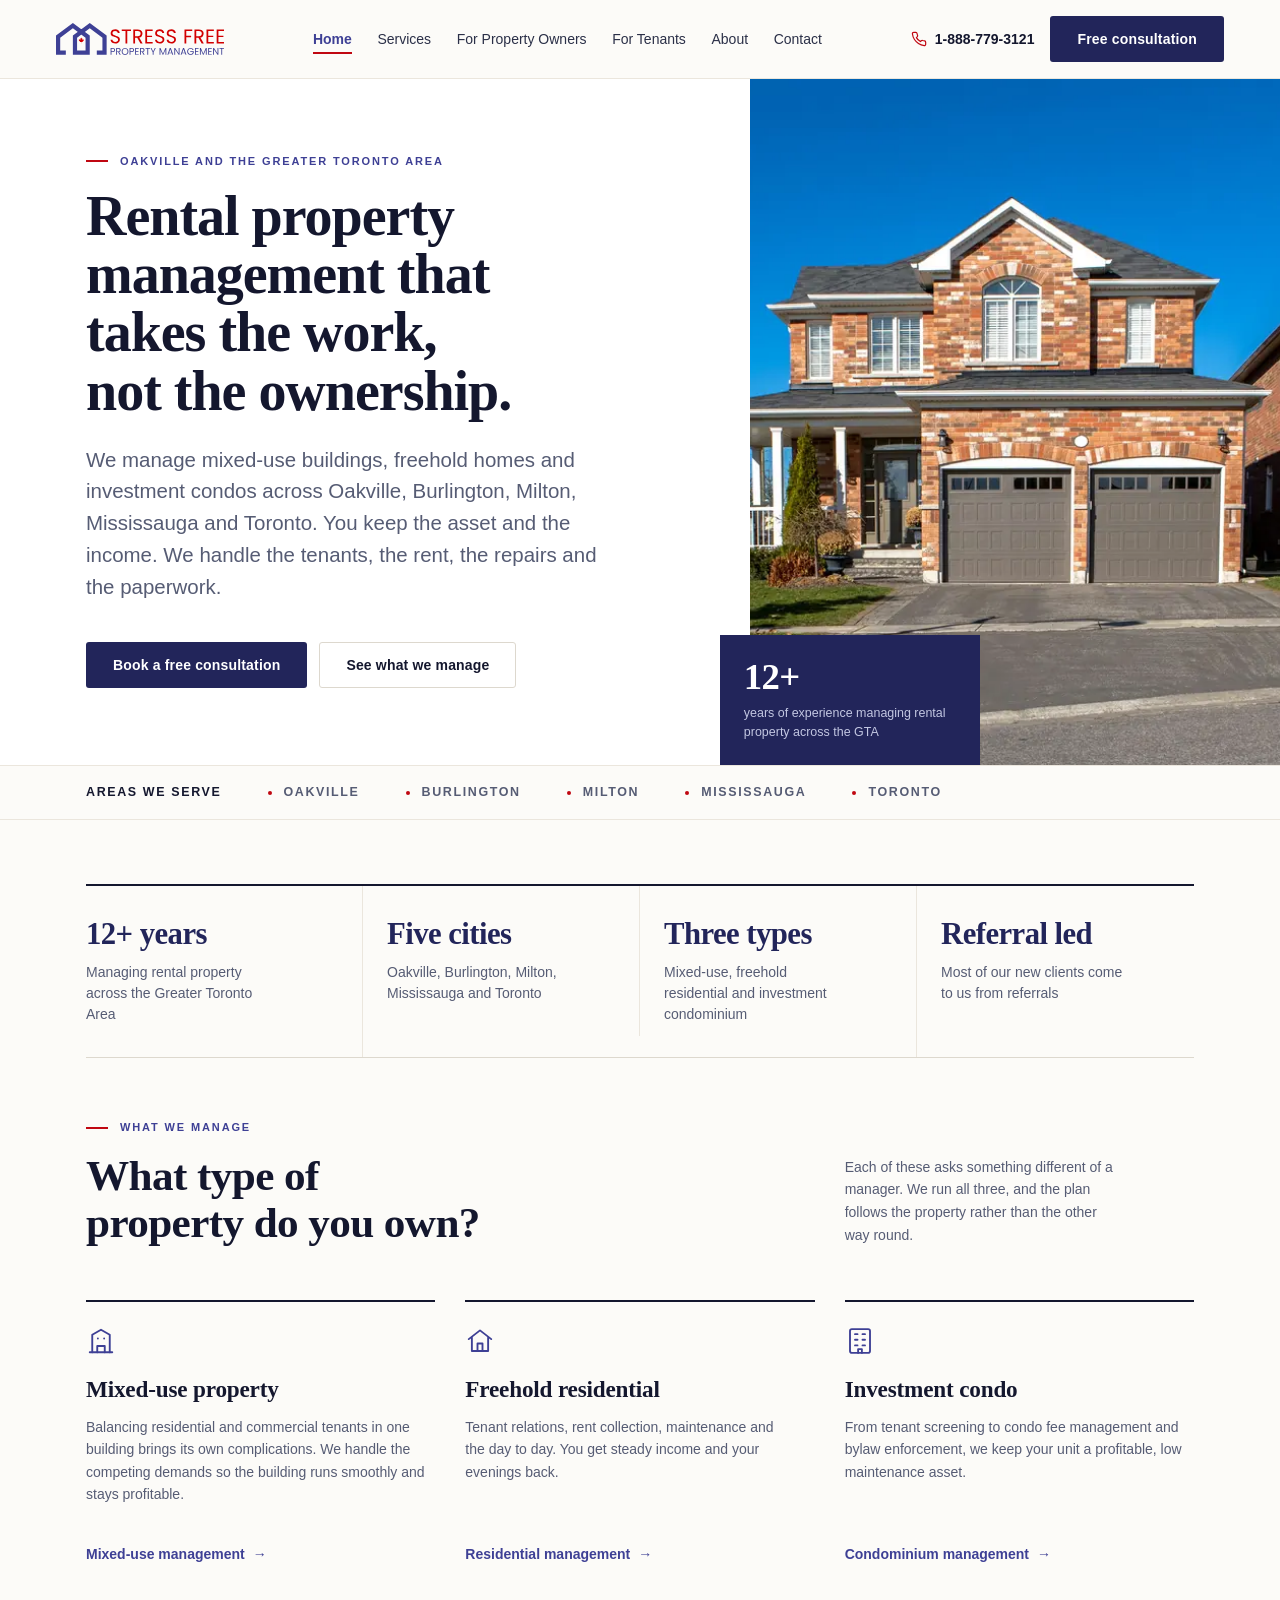
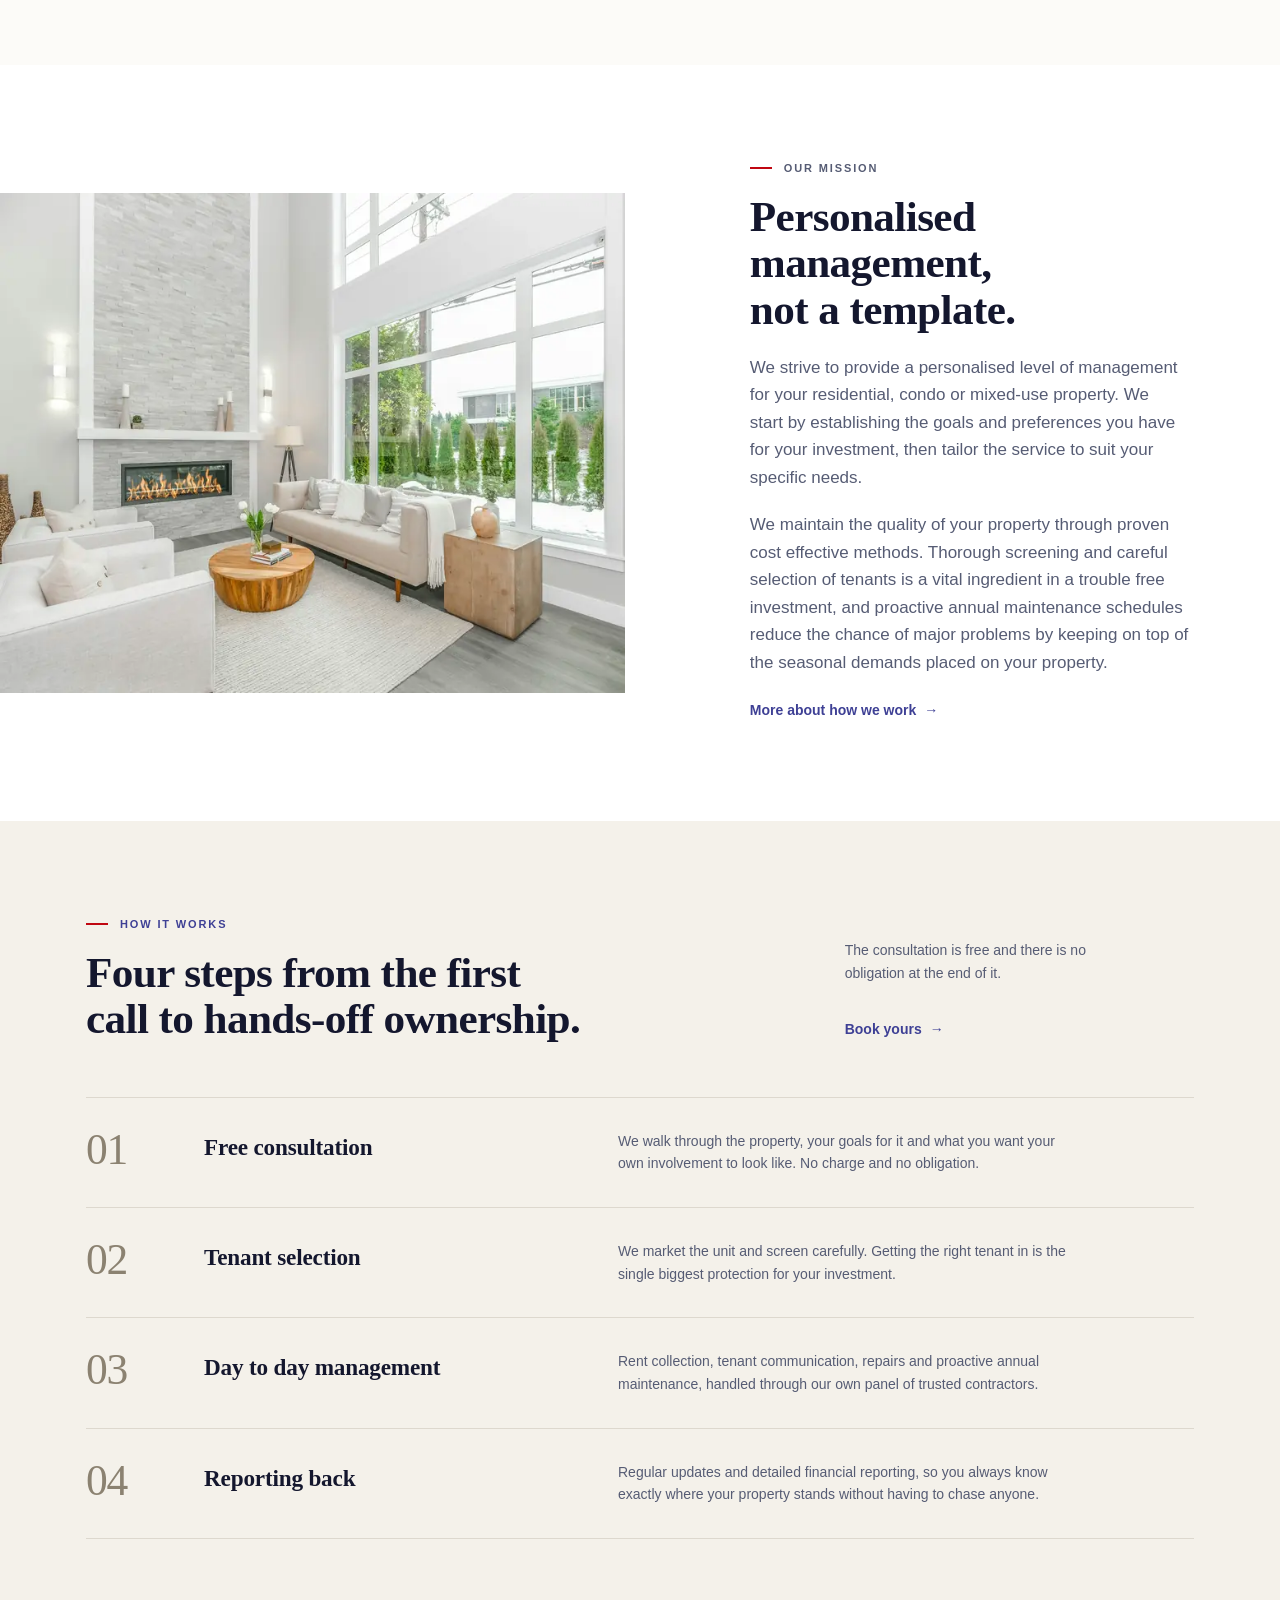
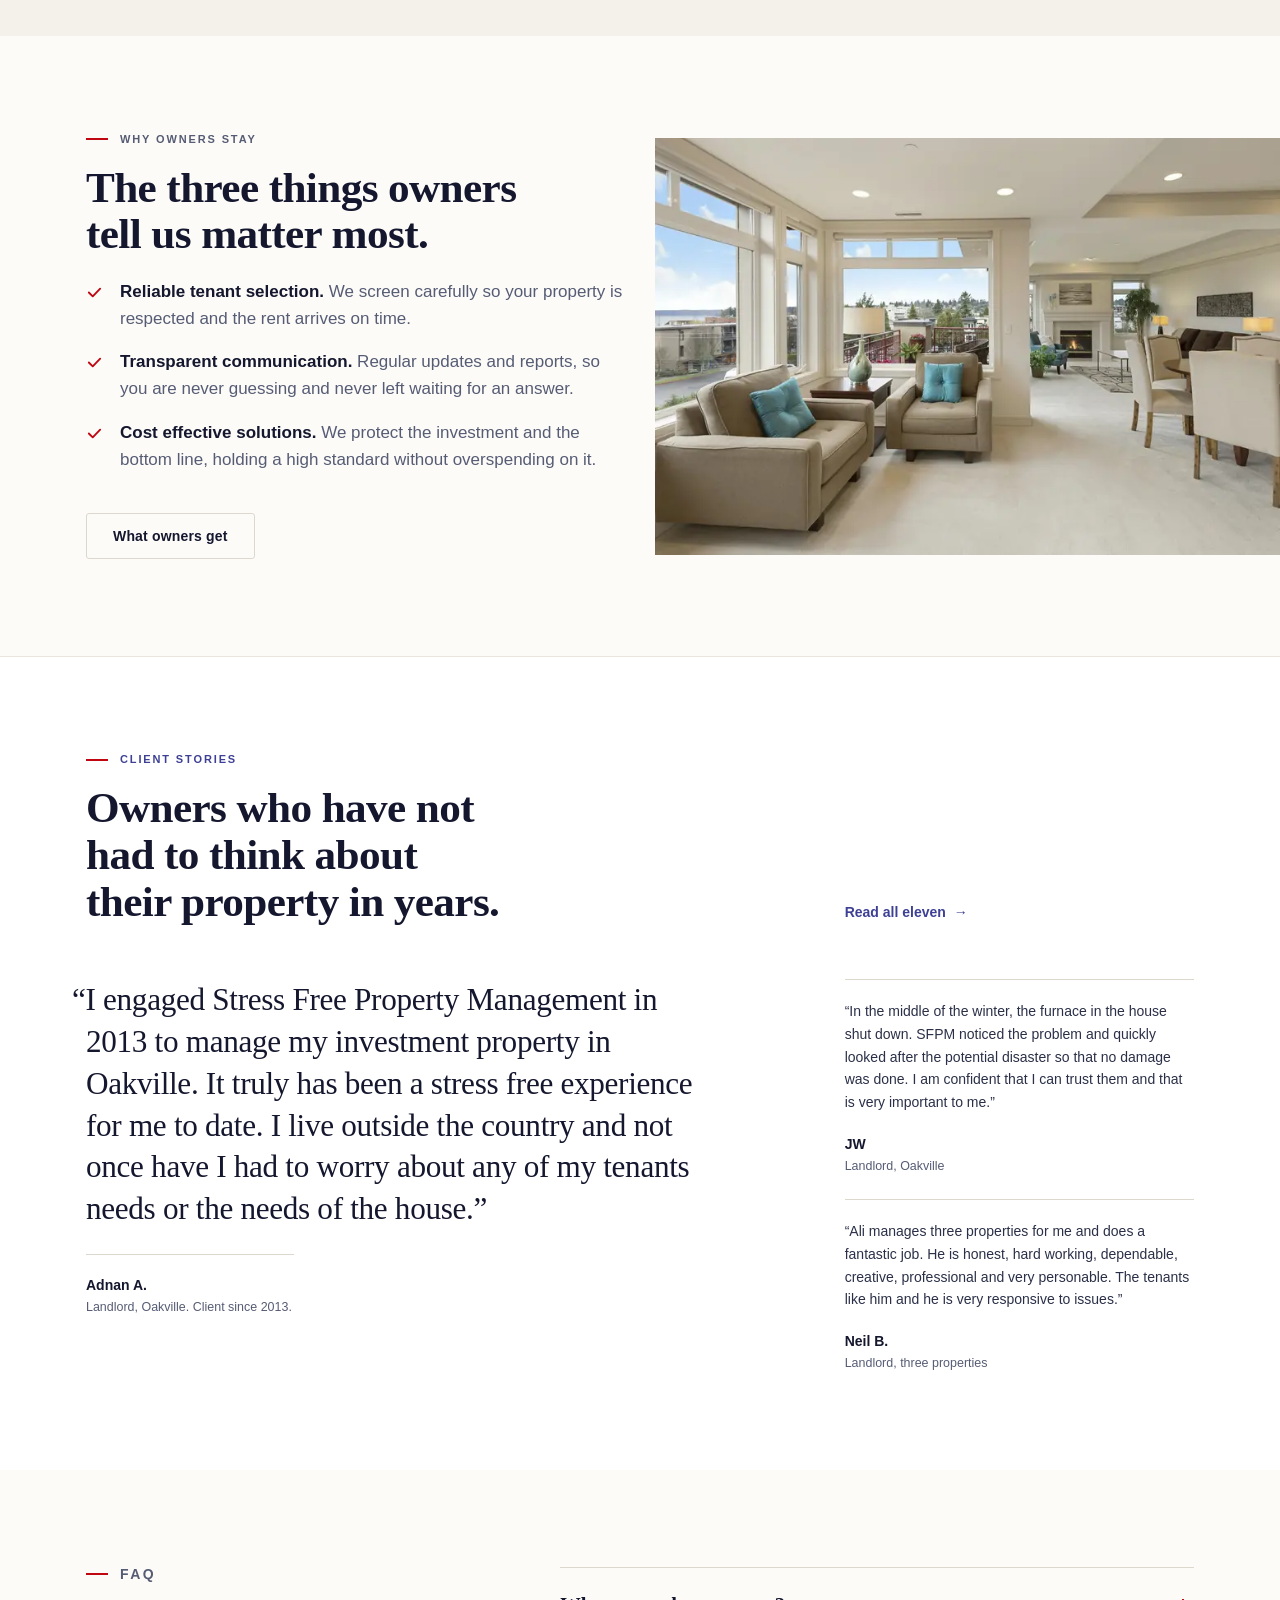
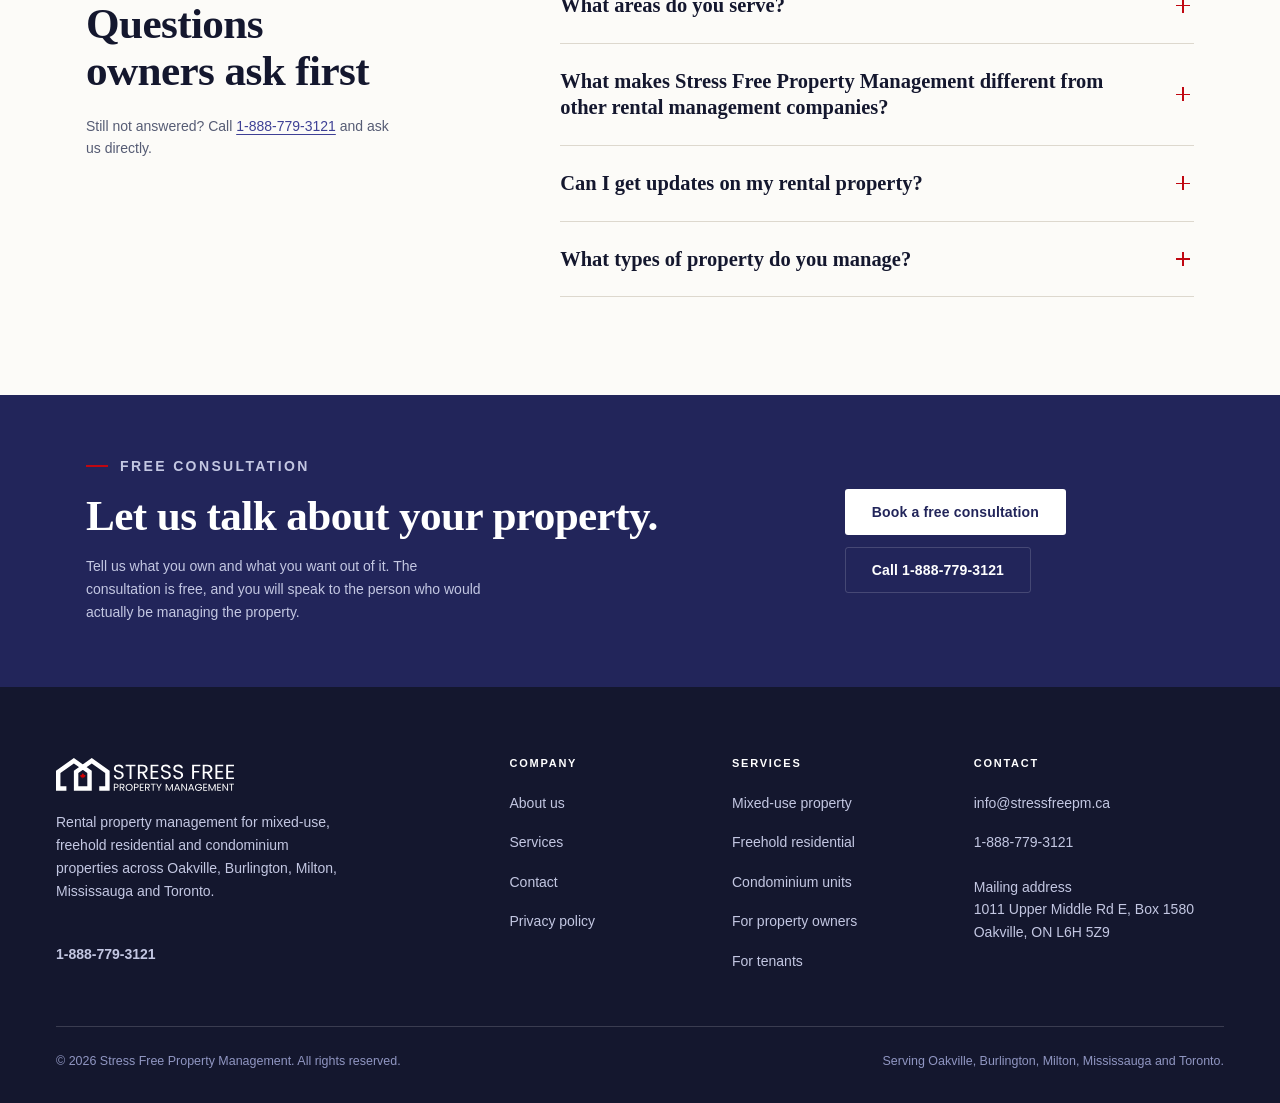
==== commit 3ca01e8d: "Real high-resolution photography and the vector logo Photography: every photo replaced with a proper" ====
--- a/index.html
+++ b/index.html
@@ -7,7 +7,9 @@
 <meta name="description" content="Rental property management in Oakville, Burlington, Milton, Mississauga and Toronto. Mixed-use, freehold residential and investment condos, managed properly. 12+ years of experience. Book a free consultation.">
 <link rel="canonical" href="https://stressfreepm.ca/">
 <meta name="theme-color" content="#22255a">
-<link rel="icon" href="assets/images/favicon.png" type="image/png">
+<link rel="icon" href="assets/images/icon.svg" type="image/svg+xml">
+<link rel="icon" href="assets/images/favicon.png" type="image/png" sizes="180x180">
+<link rel="apple-touch-icon" href="assets/images/favicon.png">
 
 <meta property="og:type" content="website">
 <meta property="og:site_name" content="Stress Free Property Management">
@@ -24,7 +26,7 @@
 <meta name="twitter:description" content="Rental property management in Oakville, Burlington, Milton, Mississauga and Toronto. Mixed-use, freehold residential and investment condos, managed properly. 12+ years of experience. Book a free consultation.">
 <meta name="twitter:image" content="https://stressfreepm.ca/assets/images/social-preview.jpg">
 
-<link rel="preload" as="image" href="assets/images/home-exterior-oakville.jpg" fetchpriority="high">
+<link rel="preload" as="image" type="image/webp" href="assets/images/home-exterior-oakville-1400.webp" imagesrcset="assets/images/home-exterior-oakville-900.webp 900w, assets/images/home-exterior-oakville-1400.webp 1400w" imagesizes="(max-width: 900px) 100vw, 50vw" fetchpriority="high">
 <link rel="stylesheet" href="assets/css/styles.css">
 <script type="application/ld+json">
 {
@@ -102,7 +104,7 @@
   <header class="site-header">
     <div class="shell header-inner">
       <a class="brand" href="index.html" aria-label="Stress Free Property Management, home">
-        <img src="assets/images/logo.png" alt="Stress Free Property Management" width="178" height="34">
+        <img src="assets/images/logo.svg" alt="Stress Free Property Management" width="1280" height="240">
       </a>
 
       <nav class="nav" id="primary-nav" aria-label="Primary">
@@ -141,9 +143,10 @@
         </div>
 
         <figure class="hero-figure">
-          <img src="assets/images/home-exterior-oakville.jpg"
-               alt="A detached two storey home with a stone facade and double garage, of the kind we manage across Oakville and Halton"
-               width="701" height="953" fetchpriority="high">
+          <picture>
+            <source type="image/webp" srcset="assets/images/home-exterior-oakville-900.webp 900w, assets/images/home-exterior-oakville-1400.webp 1400w" sizes="(max-width: 900px) 100vw, 50vw">
+            <img src="assets/images/home-exterior-oakville-640.jpg" alt="A red brick two storey detached home in a Halton subdivision, with a covered porch, a double garage and the recycling bins out at the curb" width="1400" height="1050" fetchpriority="high">
+          </picture>
           <p class="hero-note"><strong>12+</strong><span>years of experience managing rental property across the GTA</span></p>
         </figure>
       </div>
@@ -212,7 +215,10 @@
     <section class="band band--surface">
       <div class="canvas feature-inner feature--bleed-left">
         <figure class="feature-media feature-media--photo">
-          <img src="assets/images/living-room-interior.jpg" alt="A bright living room with tall windows and a linear fireplace in a rental home under our management" width="570" height="493" loading="lazy">
+          <picture>
+            <source type="image/webp" srcset="assets/images/living-room-interior-760.webp 760w, assets/images/living-room-interior-1400.webp 1400w" sizes="(max-width: 900px) 100vw, 52vw">
+            <img src="assets/images/living-room-interior-640.jpg" alt="A double height living room with a linear gas fireplace and a wall of windows onto the garden" width="1400" height="1120" loading="lazy" decoding="async">
+          </picture>
         </figure>
         <div class="feature-body">
           <p class="eyebrow">Our mission</p>
@@ -270,7 +276,10 @@
     <section class="band">
       <div class="canvas feature-inner feature--bleed-right">
         <figure class="feature-media feature-media--wide">
-          <img src="assets/images/living-room-wide.jpg" alt="An open plan living area in a managed rental property, prepared for viewings" width="538" height="271" loading="lazy">
+          <picture>
+            <source type="image/webp" srcset="assets/images/living-room-wide-760.webp 760w, assets/images/living-room-wide-1400.webp 1400w" sizes="(max-width: 900px) 100vw, 52vw">
+            <img src="assets/images/living-room-wide-640.jpg" alt="An open plan living and dining room with corner windows and a gas fireplace, turned over between tenancies" width="1400" height="933" loading="lazy" decoding="async">
+          </picture>
         </figure>
         <div class="feature-body">
           <p class="eyebrow">Why owners stay</p>
@@ -364,7 +373,7 @@
     <div class="shell">
       <div class="footer-grid">
         <div>
-          <img src="assets/images/logo-reversed.png" alt="Stress Free Property Management" width="190" height="36">
+          <img src="assets/images/logo-reversed.svg" alt="Stress Free Property Management" width="1280" height="240">
           <p class="footer-about">Rental property management for mixed-use, freehold residential and
             condominium properties across Oakville, Burlington, Milton, Mississauga and Toronto.</p>
           <a class="footer-phone" href="tel:+18887793121">1-888-779-3121</a>
--- a/assets/css/styles.css
+++ b/assets/css/styles.css
@@ -96,6 +96,8 @@
 }
 
 img, svg { max-width: 100%; }
+/* <picture> is a wrapper for the sources only; the <img> inside it stays the layout box. */
+picture { display: contents; }
 img { height: auto; display: block; }
 
 /* ----------------------------------------------------------------- type -- */
@@ -335,7 +337,7 @@
   .nav .btn { display: none; }
 }
 @media (max-width: 560px) {
-  .brand img { width: 144px; }
+  .brand img { width: 160px; }
   .header-inner { min-height: 64px; gap: var(--s3); }
   .header-actions { gap: var(--s2); }
   .header-phone span { display: none; }
@@ -1045,3 +1047,15 @@
 
 /* contact page: the client-input note sits under the contact list */
 .note--aside { margin-top: var(--s8); max-width: none; }
+
+/* ------------------------------------------------------- final overrides -- */
+
+/* the contact intro needs the same heading-to-lede rhythm as the rest */
+.contact-aside h2 { margin-bottom: var(--s4); }
+.contact-aside .lede { margin-bottom: var(--s8); }
+
+/* on a phone, stacked buttons read better at one width */
+@media (max-width: 560px) {
+  .btn-row .btn { flex: 1 1 100%; }
+  .cta-actions.btn-row { width: 100%; }
+}
